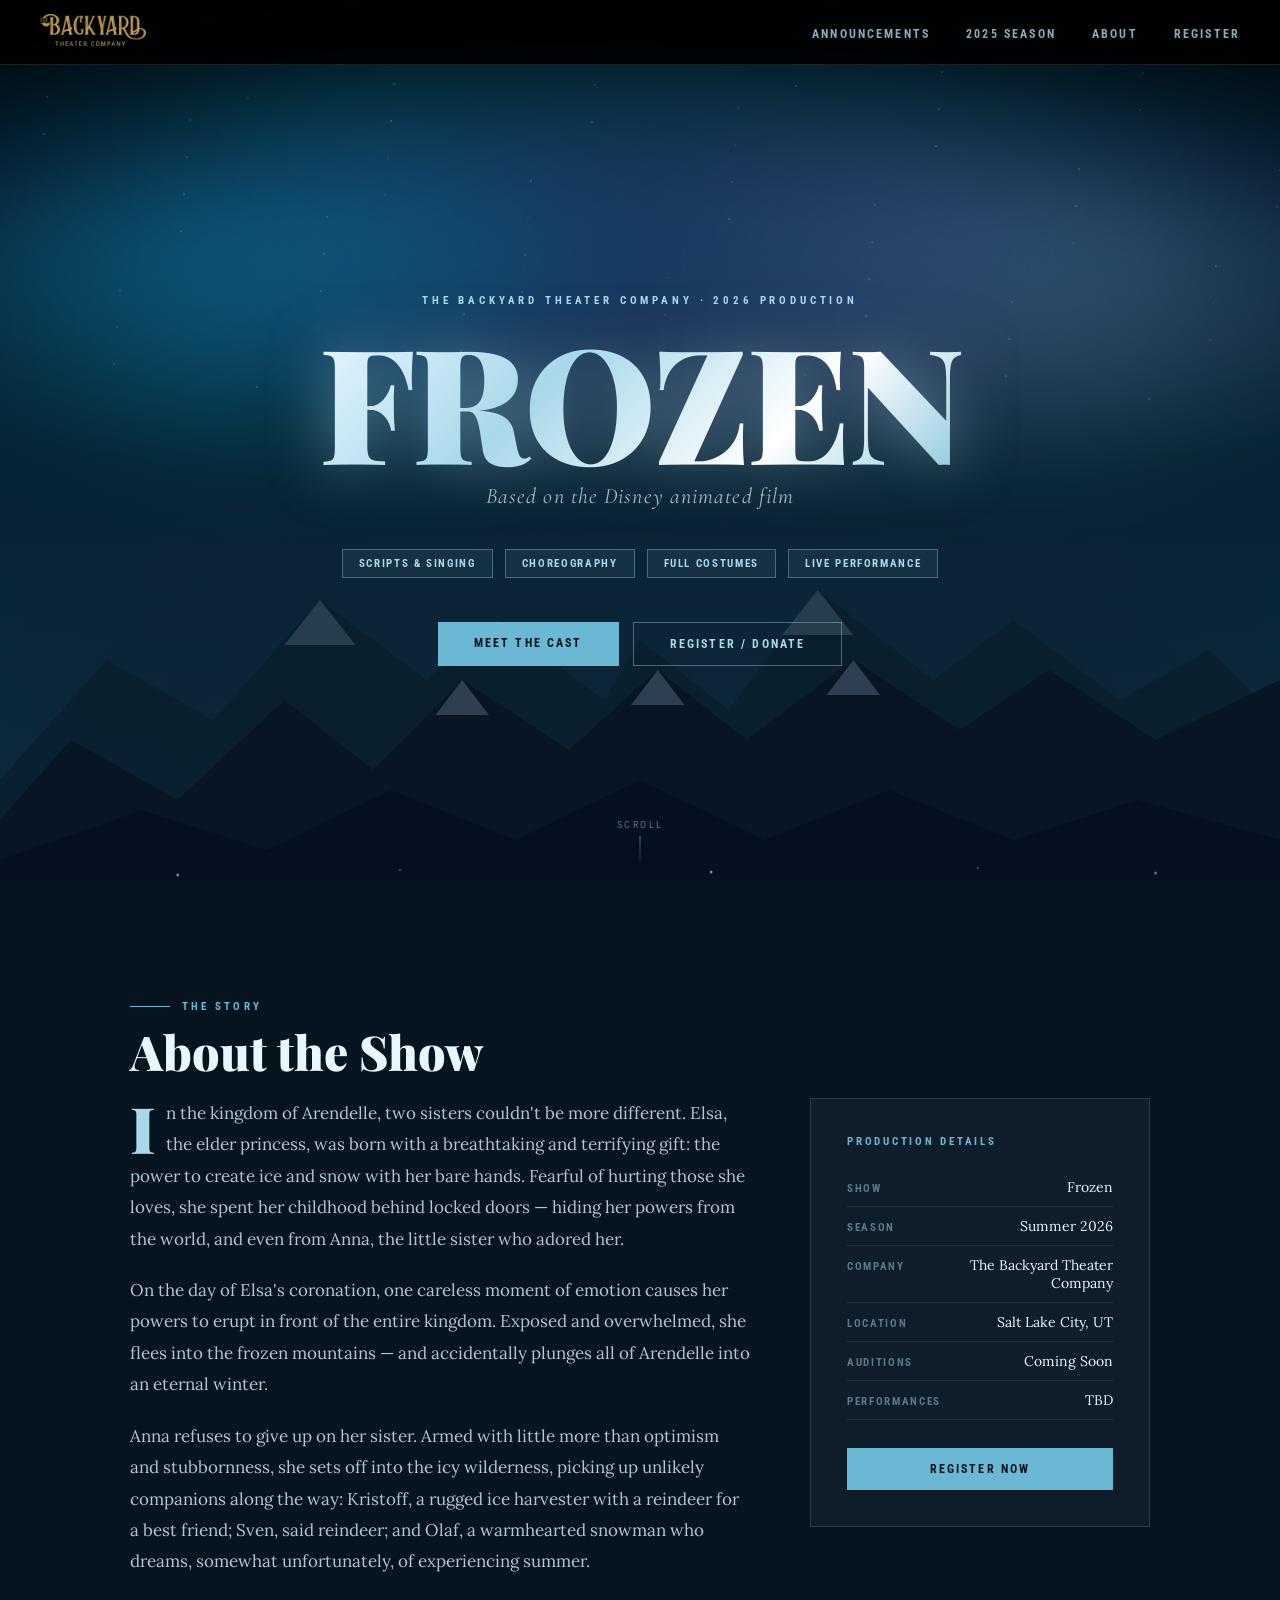
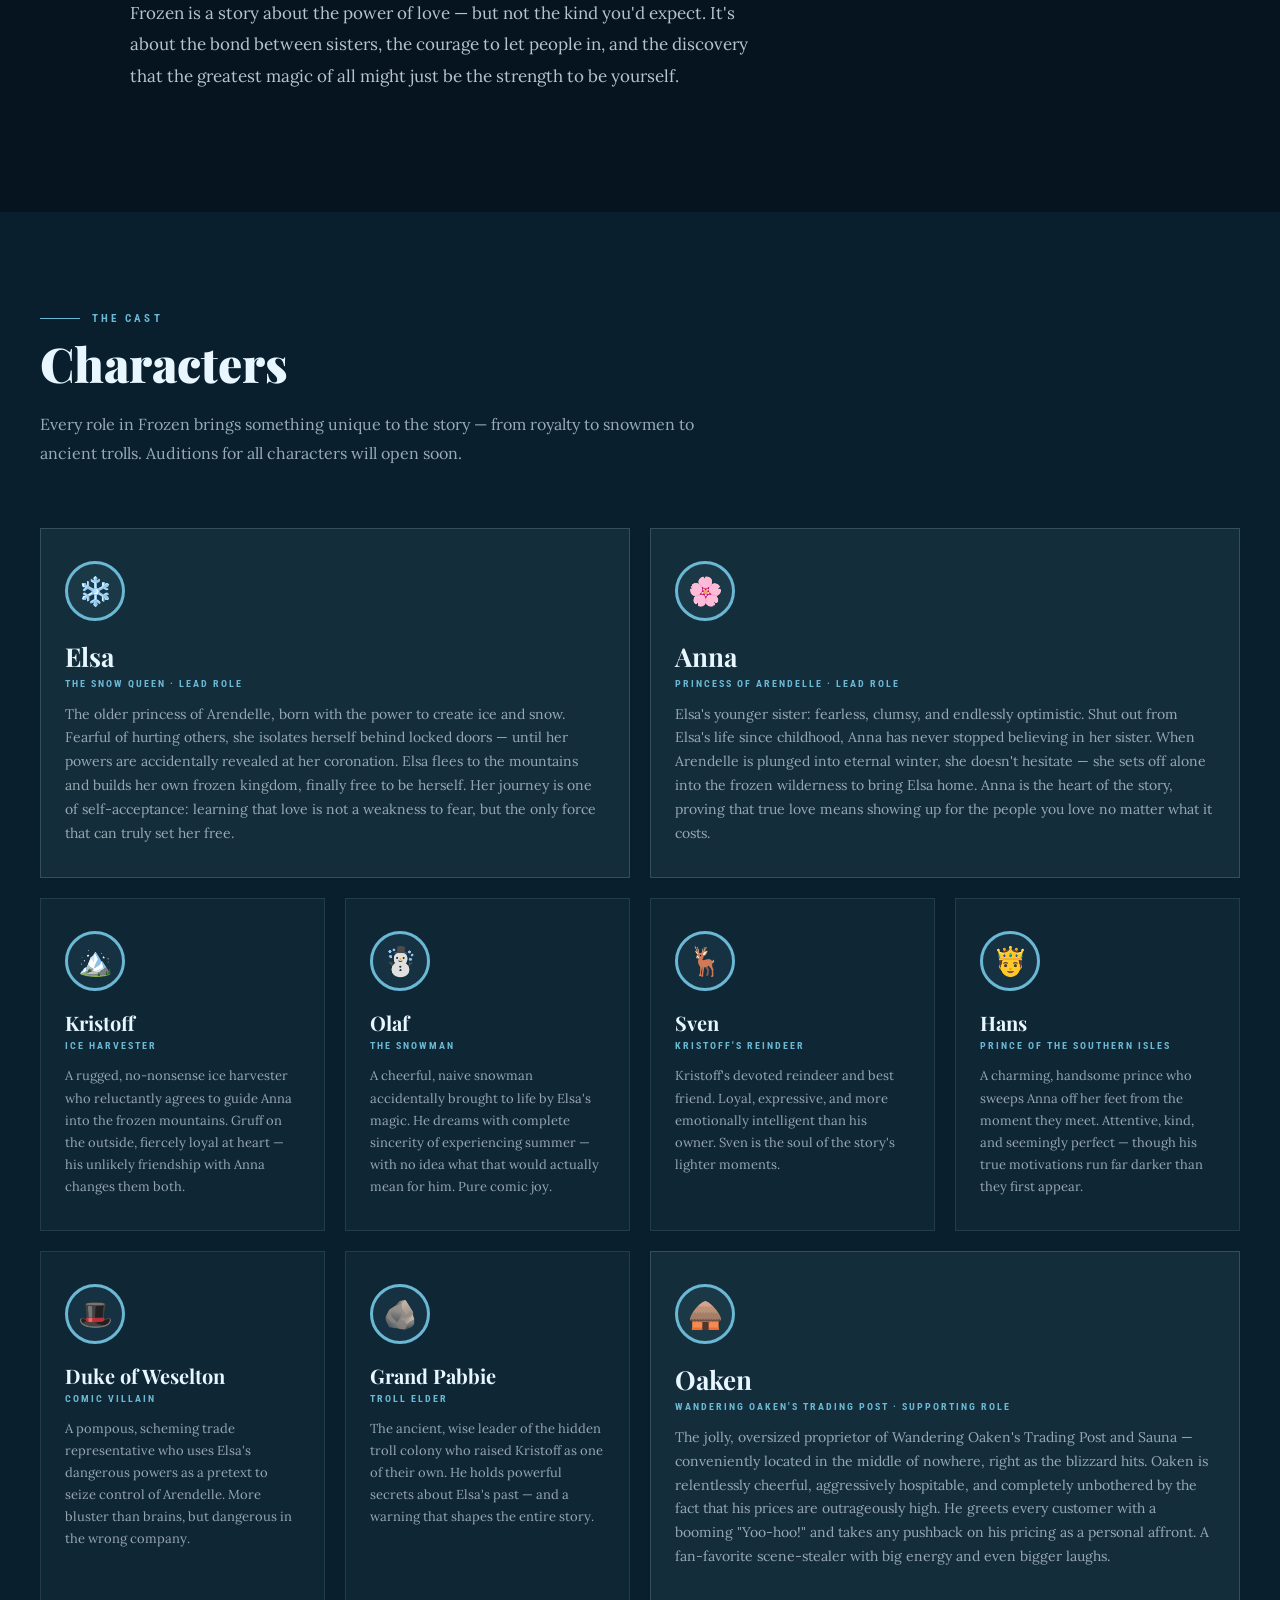
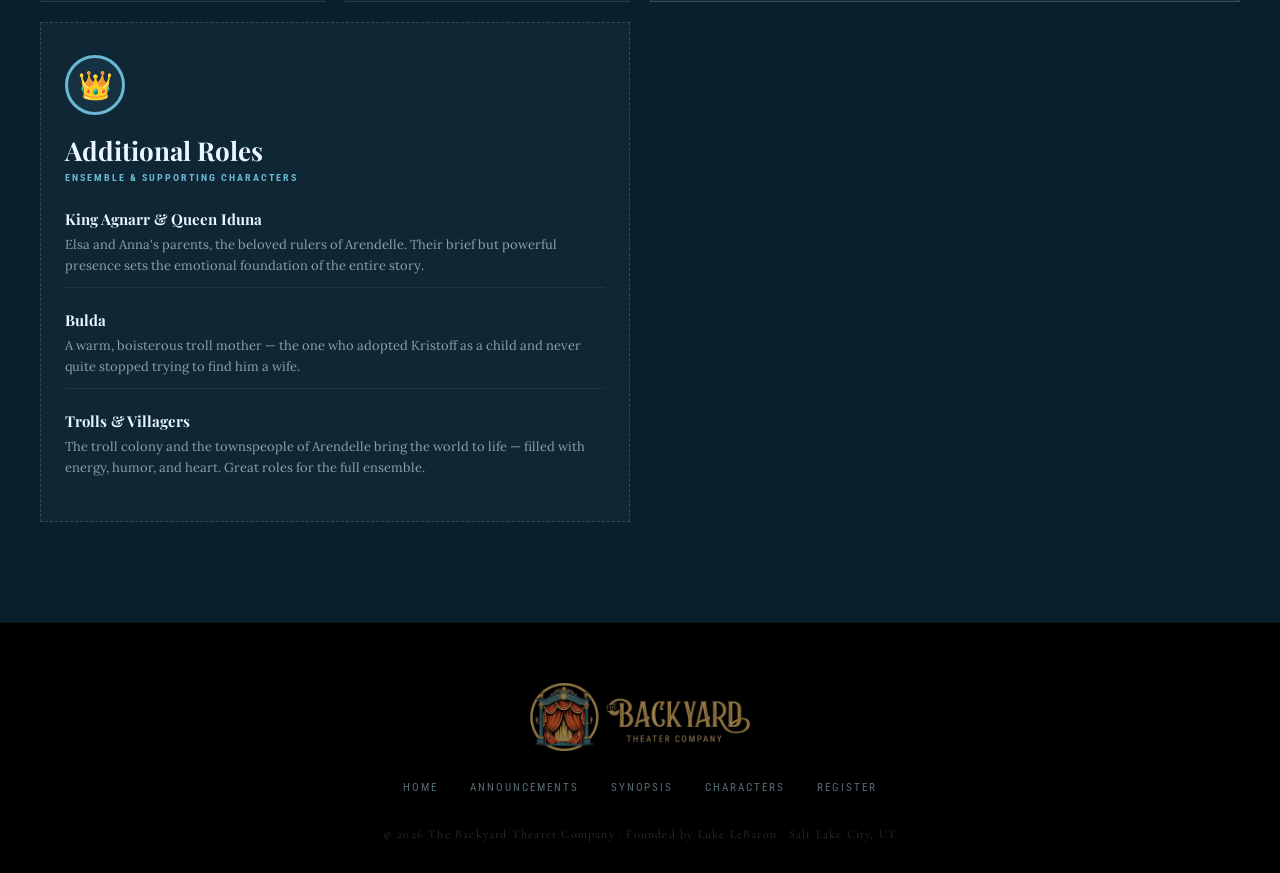
==== frozen.html @ a318b1b1 "initial build" ====
<!DOCTYPE html>
<html lang="en">
<head>
<meta charset="UTF-8">
<meta name="viewport" content="width=device-width, initial-scale=1.0">
<title>Frozen — The Backyard Theater Company · 2026</title>
<link rel="preconnect" href="https://fonts.googleapis.com">
<link href="https://fonts.googleapis.com/css2?family=Playfair+Display:ital,wght@0,400;0,700;0,900;1,400;1,700&family=Lora:ital,wght@0,400;0,500;1,400&family=Cormorant+Garamond:ital,wght@0,300;0,400;0,600;1,300;1,400&family=Roboto+Condensed:wght@400;600;700&display=swap" rel="stylesheet">
<style>
  :root {
    --gold: #C9A84C;
    --gold-light: #E8C97A;
    --gold-dark: #8B6914;
    --ice-blue: #A8D8EA;
    --ice-mid: #6BB8D4;
    --ice-deep: #2A6A8A;
    --ice-dark: #0D2A3D;
    --ice-darkest: #06141F;
    --frost: #E8F6FF;
    --cream: #F9F3E8;
    --dark: #1A1208;
  }

  * { margin: 0; padding: 0; box-sizing: border-box; }
  html { scroll-behavior: smooth; }

  body {
    background: var(--ice-darkest);
    color: var(--frost);
    font-family: 'Lora', Georgia, serif;
    overflow-x: hidden;
  }

  /* ===== SNOWFLAKE ANIMATION ===== */
  @keyframes snowfall {
    0%   { transform: translateY(-20px) translateX(0px) rotate(0deg); opacity: 0; }
    10%  { opacity: 0.7; }
    90%  { opacity: 0.4; }
    100% { transform: translateY(100vh) translateX(60px) rotate(360deg); opacity: 0; }
  }

  @keyframes fadeUp {
    from { opacity: 0; transform: translateY(28px); }
    to   { opacity: 1; transform: translateY(0); }
  }

  @keyframes shimmerIce {
    0%   { background-position: -300% center; }
    100% { background-position: 300% center; }
  }

  @keyframes pulseGlow {
    0%, 100% { box-shadow: 0 0 20px rgba(168, 216, 234, 0.3), inset 0 0 20px rgba(168, 216, 234, 0.05); }
    50%       { box-shadow: 0 0 40px rgba(168, 216, 234, 0.6), inset 0 0 30px rgba(168, 216, 234, 0.1); }
  }

  @keyframes float {
    0%, 100% { transform: translateY(0px); }
    50%       { transform: translateY(-8px); }
  }

  /* ===== NAV ===== */
  nav {
    position: fixed;
    top: 0; left: 0; right: 0;
    z-index: 100;
    background: rgba(0, 0, 0, 0.92);
    backdrop-filter: blur(10px);
    padding: 14px 40px;
    display: flex;
    align-items: center;
    justify-content: space-between;
    border-bottom: 1px solid rgba(168, 216, 234, 0.15);
  }

  .nav-logo img { height: 32px; }

  .nav-links {
    display: flex;
    gap: 36px;
    list-style: none;
  }

  .nav-links a {
    font-family: 'Roboto Condensed', sans-serif;
    font-size: 12px;
    font-weight: 700;
    letter-spacing: 0.18em;
    text-transform: uppercase;
    color: rgba(168, 216, 234, 0.8);
    text-decoration: none;
    transition: color 0.2s;
  }
  .nav-links a:hover { color: #fff; }

  /* ===== SNOWFLAKES ===== */
  .snowflakes {
    position: fixed;
    top: 0; left: 0;
    width: 100%; height: 100%;
    pointer-events: none;
    z-index: 1;
    overflow: hidden;
  }

  .snowflake {
    position: absolute;
    top: -20px;
    color: rgba(200, 235, 255, 0.7);
    font-size: 14px;
    animation: snowfall linear infinite;
    user-select: none;
  }

  /* ===== HERO ===== */
  .hero {
    min-height: 100vh;
    position: relative;
    display: flex;
    flex-direction: column;
    align-items: center;
    justify-content: center;
    overflow: hidden;
    padding-top: 60px;
  }

  /* Icy mountain panorama built in CSS + SVG */
  .hero-bg {
    position: absolute;
    inset: 0;
    background:
      radial-gradient(ellipse 120% 80% at 50% 100%, #0D2A3D 0%, transparent 70%),
      radial-gradient(ellipse 80% 60% at 30% 80%, #0A1E2E 0%, transparent 60%),
      radial-gradient(ellipse 80% 60% at 70% 80%, #0A1E2E 0%, transparent 60%),
      linear-gradient(180deg,
        #01060A 0%,
        #041525 25%,
        #062030 50%,
        #0A2A3E 75%,
        #0D3550 100%
      );
  }

  /* Aurora borealis */
  .aurora {
    position: absolute;
    inset: 0;
    pointer-events: none;
    overflow: hidden;
  }

  .aurora-band {
    position: absolute;
    left: -20%;
    width: 140%;
    height: 300px;
    border-radius: 50%;
    filter: blur(50px);
    opacity: 0.18;
  }

  .aurora-band:nth-child(1) {
    top: 5%;
    background: linear-gradient(90deg, transparent, #00E5FF, #00BCD4, transparent);
    animation: float 8s ease-in-out infinite;
  }
  .aurora-band:nth-child(2) {
    top: 12%;
    background: linear-gradient(90deg, transparent, #7C4DFF, #E040FB, transparent);
    animation: float 11s ease-in-out infinite reverse;
    opacity: 0.12;
  }
  .aurora-band:nth-child(3) {
    top: 18%;
    background: linear-gradient(90deg, transparent, #00E5FF, transparent, #80DEEA, transparent);
    animation: float 14s ease-in-out infinite 2s;
  }

  /* Mountain silhouettes */
  .mountains {
    position: absolute;
    bottom: 0; left: 0; right: 0;
    pointer-events: none;
  }

  .hero-content {
    position: relative;
    z-index: 5;
    text-align: center;
    padding: 0 24px;
  }

  .frozen-eyebrow {
    font-family: 'Roboto Condensed', sans-serif;
    font-size: 11px;
    font-weight: 700;
    letter-spacing: 0.35em;
    text-transform: uppercase;
    color: var(--ice-blue);
    margin-bottom: 20px;
    animation: fadeUp 0.8s ease 0.2s both;
  }

  .frozen-title {
    font-family: 'Playfair Display', serif;
    font-size: clamp(80px, 14vw, 160px);
    font-weight: 900;
    line-height: 0.9;
    letter-spacing: -0.02em;
    margin-bottom: 12px;
    background: linear-gradient(
      135deg,
      #E8F6FF 0%,
      #A8D8EA 20%,
      #FFFFFF 40%,
      #6BB8D4 60%,
      #C8EEFF 80%,
      #FFFFFF 100%
    );
    background-size: 200%;
    -webkit-background-clip: text;
    -webkit-text-fill-color: transparent;
    background-clip: text;
    animation: fadeUp 0.8s ease 0.4s both, shimmerIce 6s linear infinite;
    filter: drop-shadow(0 0 30px rgba(168, 216, 234, 0.5));
  }

  .frozen-subtitle {
    font-family: 'Cormorant Garamond', serif;
    font-size: 22px;
    font-style: italic;
    color: rgba(232, 246, 255, 0.7);
    letter-spacing: 0.05em;
    margin-bottom: 40px;
    animation: fadeUp 0.8s ease 0.6s both;
  }

  .hero-badges {
    display: flex;
    gap: 12px;
    justify-content: center;
    flex-wrap: wrap;
    margin-bottom: 44px;
    animation: fadeUp 0.8s ease 0.7s both;
  }

  .badge {
    font-family: 'Roboto Condensed', sans-serif;
    font-size: 11px;
    font-weight: 700;
    letter-spacing: 0.15em;
    text-transform: uppercase;
    padding: 7px 16px;
    border: 1px solid rgba(168, 216, 234, 0.35);
    color: var(--ice-blue);
    background: rgba(168, 216, 234, 0.07);
  }

  .hero-cta {
    display: inline-flex;
    gap: 14px;
    animation: fadeUp 0.8s ease 0.9s both;
  }

  .btn {
    font-family: 'Roboto Condensed', sans-serif;
    font-size: 12px;
    font-weight: 700;
    letter-spacing: 0.18em;
    text-transform: uppercase;
    padding: 14px 36px;
    text-decoration: none;
    transition: all 0.3s;
    cursor: pointer;
    border: none;
    display: inline-block;
  }

  .btn-ice {
    background: var(--ice-mid);
    color: var(--ice-darkest);
  }
  .btn-ice:hover {
    background: var(--ice-blue);
    transform: translateY(-2px);
    box-shadow: 0 8px 30px rgba(107, 184, 212, 0.4);
  }

  .btn-outline {
    border: 1px solid rgba(168, 216, 234, 0.4);
    color: var(--ice-blue);
    background: transparent;
  }
  .btn-outline:hover {
    border-color: var(--ice-blue);
    background: rgba(168, 216, 234, 0.1);
    transform: translateY(-2px);
  }

  .scroll-hint {
    position: absolute;
    bottom: 32px;
    left: 50%;
    transform: translateX(-50%);
    z-index: 5;
    display: flex;
    flex-direction: column;
    align-items: center;
    gap: 6px;
    opacity: 0.5;
    animation: float 2.5s ease-in-out infinite;
  }
  .scroll-hint span {
    font-family: 'Roboto Condensed', sans-serif;
    font-size: 10px;
    letter-spacing: 0.25em;
    text-transform: uppercase;
    color: var(--ice-blue);
  }
  .scroll-arrow {
    width: 1px;
    height: 32px;
    background: linear-gradient(180deg, var(--ice-blue), transparent);
  }

  /* ===== SYNOPSIS ===== */
  #synopsis {
    padding: 100px 40px;
    max-width: 1100px;
    margin: 0 auto;
    position: relative;
    z-index: 2;
  }

  .section-label {
    font-family: 'Roboto Condensed', sans-serif;
    font-size: 11px;
    font-weight: 700;
    letter-spacing: 0.28em;
    text-transform: uppercase;
    color: var(--ice-mid);
    margin-bottom: 12px;
    display: flex;
    align-items: center;
    gap: 12px;
  }
  .section-label::before {
    content: '';
    display: inline-block;
    width: 40px;
    height: 1px;
    background: var(--ice-mid);
  }

  .section-title {
    font-family: 'Playfair Display', serif;
    font-size: 48px;
    font-weight: 900;
    color: var(--frost);
    margin-bottom: 20px;
    line-height: 1.1;
  }

  .synopsis-layout {
    display: grid;
    grid-template-columns: 1fr 340px;
    gap: 60px;
    align-items: start;
  }

  .synopsis-text p {
    font-size: 17px;
    line-height: 1.85;
    color: rgba(232, 246, 255, 0.78);
    margin-bottom: 20px;
  }

  .synopsis-text p:first-child::first-letter {
    font-family: 'Playfair Display', serif;
    font-size: 64px;
    font-weight: 900;
    float: left;
    line-height: 0.75;
    margin: 6px 10px 0 0;
    color: var(--ice-blue);
  }

  .synopsis-aside {
    background: rgba(168, 216, 234, 0.05);
    border: 1px solid rgba(168, 216, 234, 0.15);
    padding: 36px;
    position: sticky;
    top: 90px;
  }

  .aside-title {
    font-family: 'Roboto Condensed', sans-serif;
    font-size: 11px;
    font-weight: 700;
    letter-spacing: 0.25em;
    text-transform: uppercase;
    color: var(--ice-mid);
    margin-bottom: 20px;
  }

  .detail-row {
    display: flex;
    justify-content: space-between;
    align-items: baseline;
    padding: 10px 0;
    border-bottom: 1px solid rgba(168, 216, 234, 0.1);
    gap: 12px;
  }
  .detail-row:last-child { border-bottom: none; }

  .detail-label {
    font-family: 'Roboto Condensed', sans-serif;
    font-size: 11px;
    font-weight: 700;
    letter-spacing: 0.15em;
    text-transform: uppercase;
    color: rgba(168, 216, 234, 0.5);
    flex-shrink: 0;
  }

  .detail-value {
    font-family: 'Lora', serif;
    font-size: 14px;
    color: var(--frost);
    text-align: right;
  }

  .aside-cta {
    display: block;
    text-align: center;
    margin-top: 28px;
    font-family: 'Roboto Condensed', sans-serif;
    font-size: 12px;
    font-weight: 700;
    letter-spacing: 0.18em;
    text-transform: uppercase;
    padding: 14px;
    background: var(--ice-mid);
    color: var(--ice-darkest);
    text-decoration: none;
    transition: all 0.3s;
  }
  .aside-cta:hover {
    background: var(--ice-blue);
    transform: translateY(-2px);
  }

  /* ===== CHARACTERS ===== */
  #characters {
    padding: 100px 40px;
    background: rgba(13, 42, 61, 0.5);
    position: relative;
    z-index: 2;
  }

  #characters .inner {
    max-width: 1200px;
    margin: 0 auto;
  }

  .characters-intro {
    max-width: 680px;
    margin-bottom: 60px;
  }

  .characters-grid {
    display: grid;
    grid-template-columns: repeat(4, 1fr);
    gap: 20px;
  }

  .character-card {
    background: rgba(168, 216, 234, 0.04);
    border: 1px solid rgba(168, 216, 234, 0.12);
    padding: 32px 24px;
    position: relative;
    overflow: hidden;
    transition: all 0.35s;
    cursor: default;
  }

  .character-card::before {
    content: '';
    position: absolute;
    top: 0; left: 0; right: 0;
    height: 3px;
    background: linear-gradient(90deg, transparent, var(--ice-mid), transparent);
    opacity: 0;
    transition: opacity 0.35s;
  }

  .character-card:hover {
    background: rgba(168, 216, 234, 0.09);
    border-color: rgba(168, 216, 234, 0.3);
    transform: translateY(-4px);
    box-shadow: 0 12px 40px rgba(107, 184, 212, 0.12);
  }

  .character-card:hover::before { opacity: 1; }

  .character-emoji {
    width: 60px;
    height: 60px;
    border-radius: 50%;
    border: 3px solid var(--ice-mid);
    display: flex;
    align-items: center;
    justify-content: center;
    font-size: 28px;
    margin-bottom: 18px;
    background: rgba(107, 184, 212, 0.08);
    transition: all 0.35s;
  }

  .character-card:hover .character-emoji {
    border-color: var(--ice-blue);
    box-shadow: 0 0 20px rgba(168, 216, 234, 0.3);
    animation: pulseGlow 2s ease-in-out infinite;
  }

  .character-name {
    font-family: 'Playfair Display', serif;
    font-size: 20px;
    font-weight: 700;
    color: var(--frost);
    margin-bottom: 4px;
  }

  .character-role {
    font-family: 'Roboto Condensed', sans-serif;
    font-size: 10px;
    font-weight: 700;
    letter-spacing: 0.2em;
    text-transform: uppercase;
    color: var(--ice-mid);
    margin-bottom: 14px;
  }

  .character-desc {
    font-size: 13px;
    line-height: 1.7;
    color: rgba(232, 246, 255, 0.62);
  }

  .character-card.featured {
    grid-column: span 2;
    background: rgba(168, 216, 234, 0.07);
    border-color: rgba(168, 216, 234, 0.2);
  }

  .character-card.featured .character-name { font-size: 26px; }
  .character-card.featured .character-desc { font-size: 14px; }

  .additional-role-row {
    padding: 10px 0;
    border-bottom: 1px solid rgba(168, 216, 234, 0.08);
  }
  .additional-role-row:last-child { border-bottom: none; }

  .add-role-name {
    display: block;
    font-family: 'Playfair Display', serif;
    font-size: 15px;
    font-weight: 700;
    color: var(--frost);
    margin-bottom: 3px;
  }

  .add-role-desc {
    display: block;
    font-size: 13px;
    line-height: 1.6;
    color: rgba(232, 246, 255, 0.58);
  }

  /* ===== FOOTER ===== */
  footer {
    background: #000;
    padding: 60px 40px 32px;
    text-align: center;
    position: relative;
    z-index: 2;
    border-top: 1px solid rgba(168, 216, 234, 0.1);
  }

  footer img.footer-icon { width: 220px; margin-bottom: 20px; opacity: 0.75; }

  .footer-links {
    display: flex;
    gap: 32px;
    list-style: none;
    justify-content: center;
    margin-bottom: 32px;
  }

  .footer-links a {
    font-family: 'Roboto Condensed', sans-serif;
    font-size: 11px;
    letter-spacing: 0.18em;
    text-transform: uppercase;
    color: rgba(168, 216, 234, 0.5);
    text-decoration: none;
    transition: color 0.2s;
  }
  .footer-links a:hover { color: var(--ice-blue); }

  footer p.copyright {
    font-size: 12px;
    color: rgba(232, 246, 255, 0.2);
    letter-spacing: 0.1em;
    font-family: 'Cormorant Garamond', serif;
  }

  /* ===== RESPONSIVE ===== */
  @media (max-width: 900px) {
    .synopsis-layout { grid-template-columns: 1fr; }
    .synopsis-aside { position: static; }
    .characters-grid { grid-template-columns: repeat(2, 1fr); }
    .character-card.featured { grid-column: span 1; }
  }
  @media (max-width: 600px) {
    .characters-grid { grid-template-columns: 1fr; }
    .nav-links { display: none; }
    .frozen-title { font-size: 72px; }
  }
</style>
</head>
<body>

<!-- SNOWFLAKES -->
<div class="snowflakes" aria-hidden="true" id="snowflakes"></div>

<!-- NAV -->
<nav>
  <div class="nav-logo">
    <a href="index.html">
      <img src="images/backyard-theater-company-text.png" alt="Backyard Theater Company Logo"/>
    </a>
  </div>
  <ul class="nav-links">
    <li><a href="backyard-theater-website.html#announcements">Announcements</a></li>
    <li><a href="backyard-theater-website.html#gallery">2025 Season</a></li>
    <li><a href="backyard-theater-website.html#about">About</a></li>
    <li><a href="backyard-theater-website.html#payment">Register</a></li>
  </ul>
</nav>

<!-- HERO -->
<div class="hero">
  <div class="hero-bg"></div>

  <!-- Aurora -->
  <div class="aurora">
    <div class="aurora-band"></div>
    <div class="aurora-band"></div>
    <div class="aurora-band"></div>
  </div>

  <!-- Mountain SVG silhouette -->
  <div class="mountains">
    <svg viewBox="0 0 1440 400" xmlns="http://www.w3.org/2000/svg" preserveAspectRatio="none" style="width:100%;height:400px;display:block;">
      <!-- Far mountains (lightest) -->
      <polygon points="0,400 0,280 120,160 240,220 360,100 480,180 560,120 680,200 720,140 820,210 920,90 1050,180 1140,120 1260,200 1360,150 1440,220 1440,400" fill="#0A1E2E" opacity="0.9"/>
      <!-- Snow caps far -->
      <polygon points="360,100 320,145 400,145" fill="rgba(200,230,255,0.15)"/>
      <polygon points="920,90 880,135 960,135" fill="rgba(200,230,255,0.15)"/>
      <polygon points="560,120 530,155 590,155" fill="rgba(200,230,255,0.1)"/>
      <!-- Mid mountains -->
      <polygon points="0,400 0,320 80,240 200,300 320,200 420,270 520,180 640,250 740,170 840,240 960,160 1080,230 1180,170 1300,240 1440,180 1440,400" fill="#071525" opacity="0.95"/>
      <!-- Snow caps mid -->
      <polygon points="520,180 490,215 550,215" fill="rgba(200,230,255,0.2)"/>
      <polygon points="740,170 710,205 770,205" fill="rgba(200,230,255,0.2)"/>
      <polygon points="960,160 930,195 990,195" fill="rgba(200,230,255,0.2)"/>
      <!-- Foreground ridge -->
      <polygon points="0,400 0,360 160,310 300,350 440,290 580,340 720,280 860,340 1000,290 1140,340 1280,300 1440,340 1440,400" fill="#041020" opacity="1"/>
      <!-- Ice/snow ground -->
      <rect x="0" y="380" width="1440" height="20" fill="#06141F"/>
      <!-- Sparkle dots on snow -->
      <circle cx="200" cy="375" r="1.5" fill="rgba(200,230,255,0.6)"/>
      <circle cx="450" cy="370" r="1" fill="rgba(200,230,255,0.5)"/>
      <circle cx="800" cy="372" r="1.5" fill="rgba(200,230,255,0.6)"/>
      <circle cx="1100" cy="368" r="1" fill="rgba(200,230,255,0.4)"/>
      <circle cx="1300" cy="373" r="1.5" fill="rgba(200,230,255,0.5)"/>
    </svg>
  </div>

  <!-- Stars -->
  <svg style="position:absolute;inset:0;width:100%;height:100%;pointer-events:none;z-index:2;" xmlns="http://www.w3.org/2000/svg">
    <defs><radialGradient id="star"><stop offset="0%" stop-color="white" stop-opacity="0.9"/><stop offset="100%" stop-color="white" stop-opacity="0"/></radialGradient></defs>
    <circle cx="53" cy="23" r="1" fill="url(#star)" opacity="0.3"/><circle cx="190" cy="120" r="1" fill="url(#star)" opacity="0.42"/><circle cx="327" cy="217" r="1" fill="url(#star)" opacity="0.54"/><circle cx="464" cy="314" r="1" fill="url(#star)" opacity="0.6599999999999999"/><circle cx="601" cy="11" r="1" fill="url(#star)" opacity="0.78"/><circle cx="738" cy="108" r="1" fill="url(#star)" opacity="0.3"/><circle cx="875" cy="205" r="1" fill="url(#star)" opacity="0.42"/><circle cx="1012" cy="302" r="1" fill="url(#star)" opacity="0.54"/><circle cx="1149" cy="399" r="1" fill="url(#star)" opacity="0.6599999999999999"/><circle cx="1286" cy="96" r="1" fill="url(#star)" opacity="0.78"/><circle cx="1423" cy="193" r="1" fill="url(#star)" opacity="0.3"/><circle cx="120" cy="290" r="1" fill="url(#star)" opacity="0.42"/><circle cx="257" cy="387" r="1" fill="url(#star)" opacity="0.54"/><circle cx="394" cy="84" r="1" fill="url(#star)" opacity="0.6599999999999999"/><circle cx="531" cy="181" r="1" fill="url(#star)" opacity="0.78"/><circle cx="668" cy="278" r="1" fill="url(#star)" opacity="0.3"/><circle cx="805" cy="375" r="1" fill="url(#star)" opacity="0.42"/><circle cx="942" cy="72" r="1" fill="url(#star)" opacity="0.54"/><circle cx="1079" cy="169" r="1" fill="url(#star)" opacity="0.6599999999999999"/><circle cx="1216" cy="266" r="1" fill="url(#star)" opacity="0.78"/><circle cx="1353" cy="363" r="1" fill="url(#star)" opacity="0.3"/><circle cx="50" cy="60" r="1" fill="url(#star)" opacity="0.42"/><circle cx="187" cy="157" r="1" fill="url(#star)" opacity="0.54"/><circle cx="324" cy="254" r="1" fill="url(#star)" opacity="0.6599999999999999"/><circle cx="461" cy="351" r="1" fill="url(#star)" opacity="0.78"/><circle cx="598" cy="48" r="1" fill="url(#star)" opacity="0.3"/><circle cx="735" cy="145" r="1" fill="url(#star)" opacity="0.42"/><circle cx="872" cy="242" r="1" fill="url(#star)" opacity="0.54"/><circle cx="1009" cy="339" r="1" fill="url(#star)" opacity="0.6599999999999999"/><circle cx="1146" cy="36" r="1" fill="url(#star)" opacity="0.78"/><circle cx="1283" cy="133" r="1" fill="url(#star)" opacity="0.3"/><circle cx="1420" cy="230" r="1" fill="url(#star)" opacity="0.42"/><circle cx="117" cy="327" r="1" fill="url(#star)" opacity="0.54"/><circle cx="254" cy="24" r="1" fill="url(#star)" opacity="0.6599999999999999"/><circle cx="391" cy="121" r="1" fill="url(#star)" opacity="0.78"/><circle cx="528" cy="218" r="1" fill="url(#star)" opacity="0.3"/><circle cx="665" cy="315" r="1" fill="url(#star)" opacity="0.42"/><circle cx="802" cy="12" r="1" fill="url(#star)" opacity="0.54"/><circle cx="939" cy="109" r="1" fill="url(#star)" opacity="0.6599999999999999"/><circle cx="1076" cy="206" r="1" fill="url(#star)" opacity="0.78"/><circle cx="1213" cy="303" r="1" fill="url(#star)" opacity="0.3"/><circle cx="1350" cy="0" r="1" fill="url(#star)" opacity="0.42"/><circle cx="47" cy="97" r="1" fill="url(#star)" opacity="0.54"/><circle cx="184" cy="194" r="1" fill="url(#star)" opacity="0.6599999999999999"/><circle cx="321" cy="291" r="1" fill="url(#star)" opacity="0.78"/><circle cx="458" cy="388" r="1" fill="url(#star)" opacity="0.3"/><circle cx="595" cy="85" r="1" fill="url(#star)" opacity="0.42"/><circle cx="732" cy="182" r="1" fill="url(#star)" opacity="0.54"/><circle cx="869" cy="279" r="1" fill="url(#star)" opacity="0.6599999999999999"/><circle cx="1006" cy="376" r="1" fill="url(#star)" opacity="0.78"/><circle cx="1143" cy="73" r="1" fill="url(#star)" opacity="0.3"/><circle cx="1280" cy="170" r="1" fill="url(#star)" opacity="0.42"/><circle cx="1417" cy="267" r="1" fill="url(#star)" opacity="0.54"/><circle cx="114" cy="364" r="1" fill="url(#star)" opacity="0.6599999999999999"/><circle cx="251" cy="61" r="1" fill="url(#star)" opacity="0.78"/><circle cx="388" cy="158" r="1" fill="url(#star)" opacity="0.3"/><circle cx="525" cy="255" r="1" fill="url(#star)" opacity="0.42"/><circle cx="662" cy="352" r="1" fill="url(#star)" opacity="0.54"/><circle cx="799" cy="49" r="1" fill="url(#star)" opacity="0.6599999999999999"/><circle cx="936" cy="146" r="1" fill="url(#star)" opacity="0.78"/><circle cx="1073" cy="243" r="1" fill="url(#star)" opacity="0.3"/><circle cx="1210" cy="340" r="1" fill="url(#star)" opacity="0.42"/><circle cx="1347" cy="37" r="1" fill="url(#star)" opacity="0.54"/><circle cx="44" cy="134" r="1" fill="url(#star)" opacity="0.6599999999999999"/><circle cx="181" cy="231" r="1" fill="url(#star)" opacity="0.78"/><circle cx="318" cy="328" r="1" fill="url(#star)" opacity="0.3"/><circle cx="455" cy="25" r="1" fill="url(#star)" opacity="0.42"/><circle cx="592" cy="122" r="1" fill="url(#star)" opacity="0.54"/><circle cx="729" cy="219" r="1" fill="url(#star)" opacity="0.6599999999999999"/><circle cx="866" cy="316" r="1" fill="url(#star)" opacity="0.78"/><circle cx="1003" cy="13" r="1" fill="url(#star)" opacity="0.3"/><circle cx="1140" cy="110" r="1" fill="url(#star)" opacity="0.42"/><circle cx="1277" cy="207" r="1" fill="url(#star)" opacity="0.54"/><circle cx="1414" cy="304" r="1" fill="url(#star)" opacity="0.6599999999999999"/><circle cx="111" cy="1" r="1" fill="url(#star)" opacity="0.78"/><circle cx="248" cy="98" r="1" fill="url(#star)" opacity="0.3"/><circle cx="385" cy="195" r="1" fill="url(#star)" opacity="0.42"/><circle cx="522" cy="292" r="1" fill="url(#star)" opacity="0.54"/><circle cx="659" cy="389" r="1" fill="url(#star)" opacity="0.6599999999999999"/><circle cx="796" cy="86" r="1" fill="url(#star)" opacity="0.78"/>
  </svg>

  <div class="hero-content">
    <div class="frozen-eyebrow">The Backyard Theater Company · 2026 Production</div>
    <div class="frozen-title">FROZEN</div>
    <div class="frozen-subtitle">Based on the Disney animated film</div>
    <div class="hero-badges">
      <span class="badge">Scripts &amp; Singing</span>
      <span class="badge">Choreography</span>
      <span class="badge">Full Costumes</span>
      <span class="badge">Live Performance</span>
    </div>
    <div class="hero-cta">
      <a href="#characters" class="btn btn-ice">Meet the Cast</a>
      <a href="backyard-theater-website.html#payment" class="btn btn-outline">Register / Donate</a>
    </div>
  </div>

  <div class="scroll-hint">
    <span>Scroll</span>
    <div class="scroll-arrow"></div>
  </div>
</div>

<!-- SYNOPSIS -->
<section id="synopsis">
  <div class="section-label">The Story</div>
  <h2 class="section-title">About the Show</h2>

  <div class="synopsis-layout">
    <div class="synopsis-text">
      <p>In the kingdom of Arendelle, two sisters couldn't be more different. Elsa, the elder princess, was born with a breathtaking and terrifying gift: the power to create ice and snow with her bare hands. Fearful of hurting those she loves, she spent her childhood behind locked doors — hiding her powers from the world, and even from Anna, the little sister who adored her.</p>
      <p>On the day of Elsa's coronation, one careless moment of emotion causes her powers to erupt in front of the entire kingdom. Exposed and overwhelmed, she flees into the frozen mountains — and accidentally plunges all of Arendelle into an eternal winter.</p>
      <p>Anna refuses to give up on her sister. Armed with little more than optimism and stubbornness, she sets off into the icy wilderness, picking up unlikely companions along the way: Kristoff, a rugged ice harvester with a reindeer for a best friend; Sven, said reindeer; and Olaf, a warmhearted snowman who dreams, somewhat unfortunately, of experiencing summer.</p>
      <p>Frozen is a story about the power of love — but not the kind you'd expect. It's about the bond between sisters, the courage to let people in, and the discovery that the greatest magic of all might just be the strength to be yourself.</p>
    </div>

    <div class="synopsis-aside">
      <div class="aside-title">Production Details</div>
      <div class="detail-row">
        <span class="detail-label">Show</span>
        <span class="detail-value">Frozen</span>
      </div>
      <div class="detail-row">
        <span class="detail-label">Season</span>
        <span class="detail-value">Summer 2026</span>
      </div>
      <div class="detail-row">
        <span class="detail-label">Company</span>
        <span class="detail-value">The Backyard Theater Company</span>
      </div>
      <div class="detail-row">
        <span class="detail-label">Location</span>
        <span class="detail-value">Salt Lake City, UT</span>
      </div>
      <div class="detail-row">
        <span class="detail-label">Auditions</span>
        <span class="detail-value">Coming Soon</span>
      </div>
      <div class="detail-row">
        <span class="detail-label">Performances</span>
        <span class="detail-value">TBD</span>
      </div>
      <a href="backyard-theater-website.html#payment" class="aside-cta">Register Now</a>
    </div>
  </div>
</section>

<!-- CHARACTERS -->
<div id="characters">
  <div class="inner">
    <div class="section-label">The Cast</div>
    <h2 class="section-title">Characters</h2>
    <div class="characters-intro">
      <p style="font-size:16px; color: rgba(232,246,255,0.65); line-height:1.8;">Every role in Frozen brings something unique to the story — from royalty to snowmen to ancient trolls. Auditions for all characters will open soon.</p>
    </div>

    <div class="characters-grid">

      <!-- FEATURED: Elsa & Anna -->
      <div class="character-card featured">
        <div class="character-emoji">❄️</div>
        <div class="character-name">Elsa</div>
        <div class="character-role">The Snow Queen · Lead Role</div>
        <div class="character-desc">The older princess of Arendelle, born with the power to create ice and snow. Fearful of hurting others, she isolates herself behind locked doors — until her powers are accidentally revealed at her coronation. Elsa flees to the mountains and builds her own frozen kingdom, finally free to be herself. Her journey is one of self-acceptance: learning that love is not a weakness to fear, but the only force that can truly set her free.</div>
      </div>

      <div class="character-card featured">
        <div class="character-emoji">🌸</div>
        <div class="character-name">Anna</div>
        <div class="character-role">Princess of Arendelle · Lead Role</div>
        <div class="character-desc">Elsa's younger sister: fearless, clumsy, and endlessly optimistic. Shut out from Elsa's life since childhood, Anna has never stopped believing in her sister. When Arendelle is plunged into eternal winter, she doesn't hesitate — she sets off alone into the frozen wilderness to bring Elsa home. Anna is the heart of the story, proving that true love means showing up for the people you love no matter what it costs.</div>
      </div>

      <div class="character-card">
        <div class="character-emoji">🏔️</div>
        <div class="character-name">Kristoff</div>
        <div class="character-role">Ice Harvester</div>
        <div class="character-desc">A rugged, no-nonsense ice harvester who reluctantly agrees to guide Anna into the frozen mountains. Gruff on the outside, fiercely loyal at heart — his unlikely friendship with Anna changes them both.</div>
      </div>

      <div class="character-card">
        <div class="character-emoji">☃️</div>
        <div class="character-name">Olaf</div>
        <div class="character-role">The Snowman</div>
        <div class="character-desc">A cheerful, naive snowman accidentally brought to life by Elsa's magic. He dreams with complete sincerity of experiencing summer — with no idea what that would actually mean for him. Pure comic joy.</div>
      </div>

      <div class="character-card">
        <div class="character-emoji">🦌</div>
        <div class="character-name">Sven</div>
        <div class="character-role">Kristoff's Reindeer</div>
        <div class="character-desc">Kristoff's devoted reindeer and best friend. Loyal, expressive, and more emotionally intelligent than his owner. Sven is the soul of the story's lighter moments.</div>
      </div>

      <div class="character-card">
        <div class="character-emoji">🤴</div>
        <div class="character-name">Hans</div>
        <div class="character-role">Prince of the Southern Isles</div>
        <div class="character-desc">A charming, handsome prince who sweeps Anna off her feet from the moment they meet. Attentive, kind, and seemingly perfect — though his true motivations run far darker than they first appear.</div>
      </div>

      <div class="character-card">
        <div class="character-emoji">🎩</div>
        <div class="character-name">Duke of Weselton</div>
        <div class="character-role">Comic Villain</div>
        <div class="character-desc">A pompous, scheming trade representative who uses Elsa's dangerous powers as a pretext to seize control of Arendelle. More bluster than brains, but dangerous in the wrong company.</div>
      </div>

      <div class="character-card">
        <div class="character-emoji">🪨</div>
        <div class="character-name">Grand Pabbie</div>
        <div class="character-role">Troll Elder</div>
        <div class="character-desc">The ancient, wise leader of the hidden troll colony who raised Kristoff as one of their own. He holds powerful secrets about Elsa's past — and a warning that shapes the entire story.</div>
      </div>

      <div class="character-card featured">
        <div class="character-emoji">🛖</div>
        <div class="character-name">Oaken</div>
        <div class="character-role">Wandering Oaken's Trading Post · Supporting Role</div>
        <div class="character-desc">The jolly, oversized proprietor of Wandering Oaken's Trading Post and Sauna — conveniently located in the middle of nowhere, right as the blizzard hits. Oaken is relentlessly cheerful, aggressively hospitable, and completely unbothered by the fact that his prices are outrageously high. He greets every customer with a booming "Yoo-hoo!" and takes any pushback on his pricing as a personal affront. A fan-favorite scene-stealer with big energy and even bigger laughs.</div>
      </div>

      <div class="character-card featured" style="background: rgba(168,216,234,0.04); border-style: dashed;">
        <div class="character-emoji">👑</div>
        <div class="character-name">Additional Roles</div>
        <div class="character-role">Ensemble &amp; Supporting Characters</div>
        <div class="character-desc" style="display: flex; flex-direction: column; gap: 10px; margin-top: 4px;">
          <div class="additional-role-row">
            <span class="add-role-name">King Agnarr &amp; Queen Iduna</span>
            <span class="add-role-desc">Elsa and Anna's parents, the beloved rulers of Arendelle. Their brief but powerful presence sets the emotional foundation of the entire story.</span>
          </div>
          <div class="additional-role-row">
            <span class="add-role-name">Bulda</span>
            <span class="add-role-desc">A warm, boisterous troll mother — the one who adopted Kristoff as a child and never quite stopped trying to find him a wife.</span>
          </div>
          <div class="additional-role-row">
            <span class="add-role-name">Trolls &amp; Villagers</span>
            <span class="add-role-desc">The troll colony and the townspeople of Arendelle bring the world to life — filled with energy, humor, and heart. Great roles for the full ensemble.</span>
          </div>
        </div>
      </div>

    </div>
  </div>
</div>

<!-- FOOTER -->
<footer>
  <img class="footer-icon" src="[data-uri]" alt="The Backyard Theater Company">
  <ul class="footer-links">
    <li><a href="backyard-theater-website.html">Home</a></li>
    <li><a href="backyard-theater-website.html#announcements">Announcements</a></li>
    <li><a href="#synopsis">Synopsis</a></li>
    <li><a href="#characters">Characters</a></li>
    <li><a href="backyard-theater-website.html#payment">Register</a></li>
  </ul>
  <p class="copyright">© 2026 The Backyard Theater Company · Founded by Luke LeBaron · Salt Lake City, UT</p>
</footer>

<script>
// Generate snowflakes
const container = document.getElementById('snowflakes');
const symbols = ['❄', '❅', '❆', '·', '•'];
for (let i = 0; i < 38; i++) {
  const flake = document.createElement('div');
  flake.className = 'snowflake';
  flake.textContent = symbols[Math.floor(Math.random() * symbols.length)];
  flake.style.left = Math.random() * 100 + 'vw';
  flake.style.fontSize = (8 + Math.random() * 14) + 'px';
  flake.style.animationDuration = (8 + Math.random() * 16) + 's';
  flake.style.animationDelay = (Math.random() * 12) + 's';
  flake.style.opacity = 0.3 + Math.random() * 0.5;
  container.appendChild(flake);
}
</script>

</body>
</html>
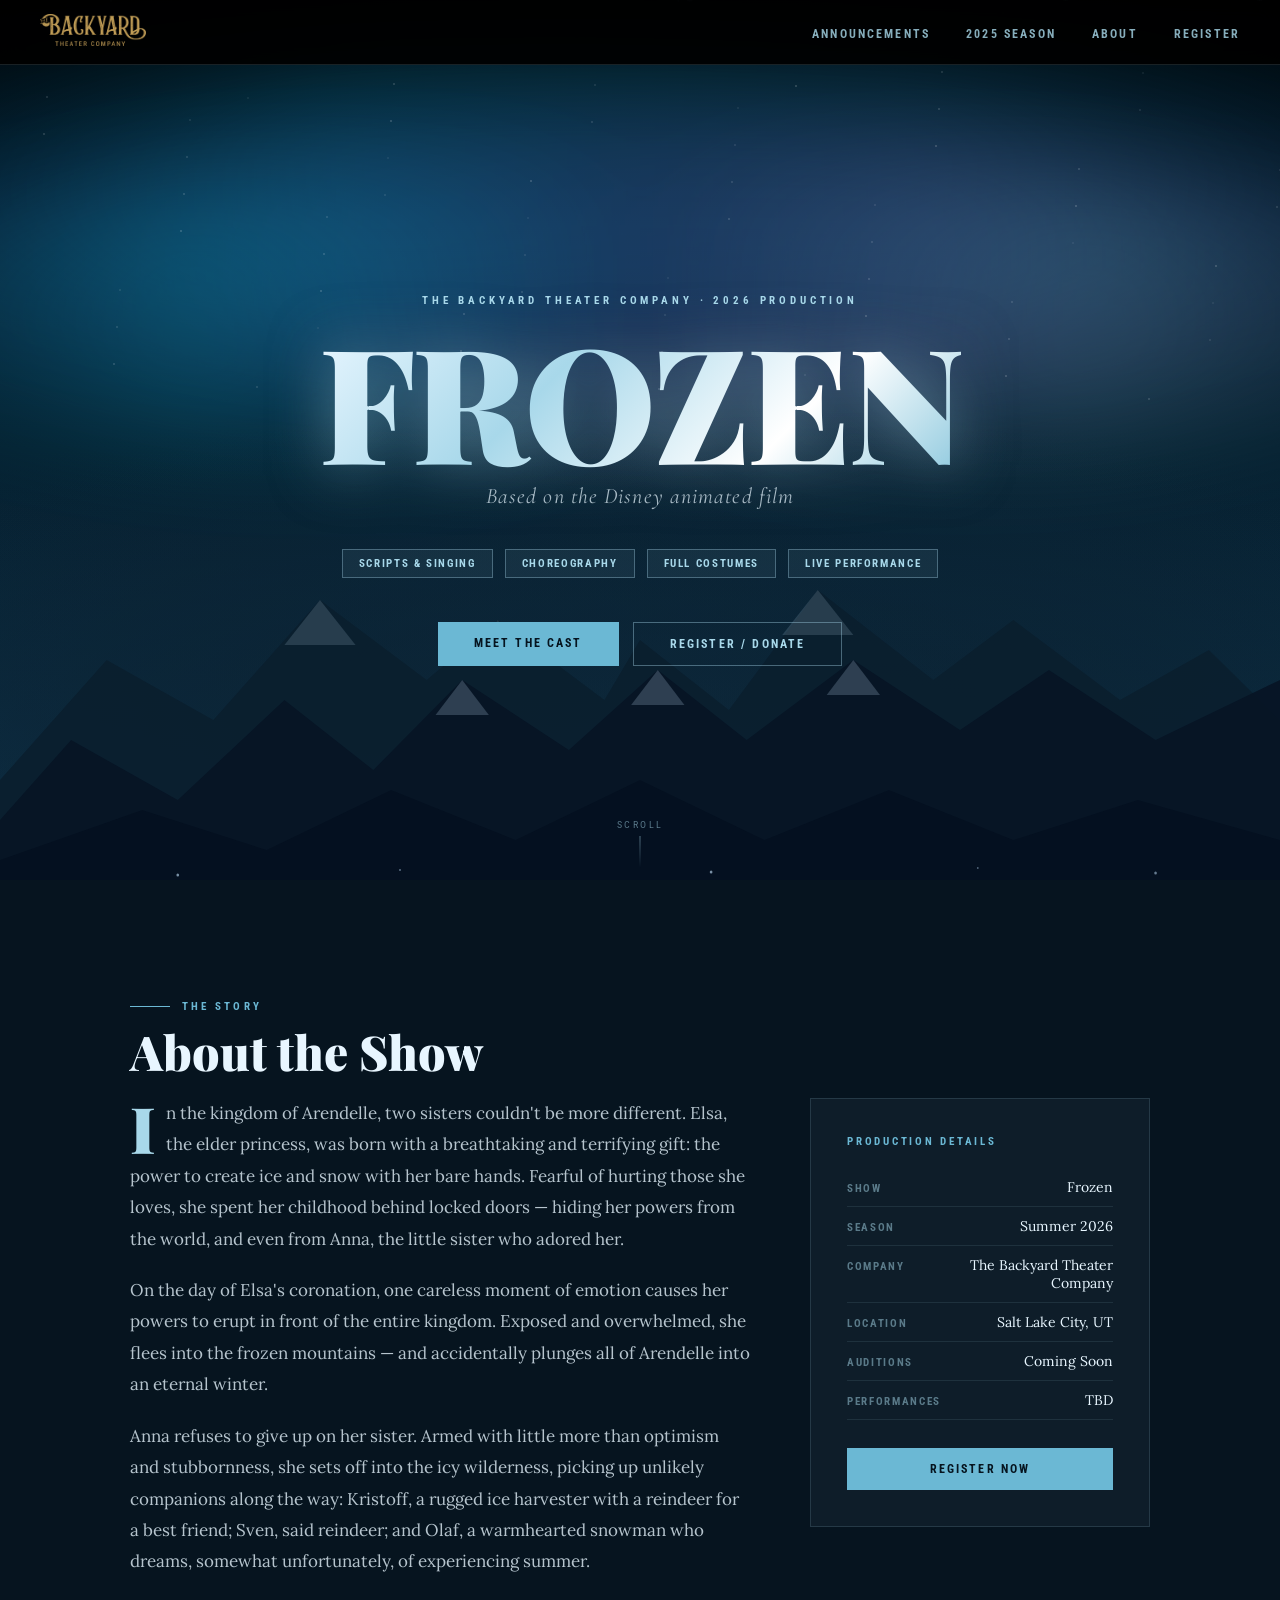
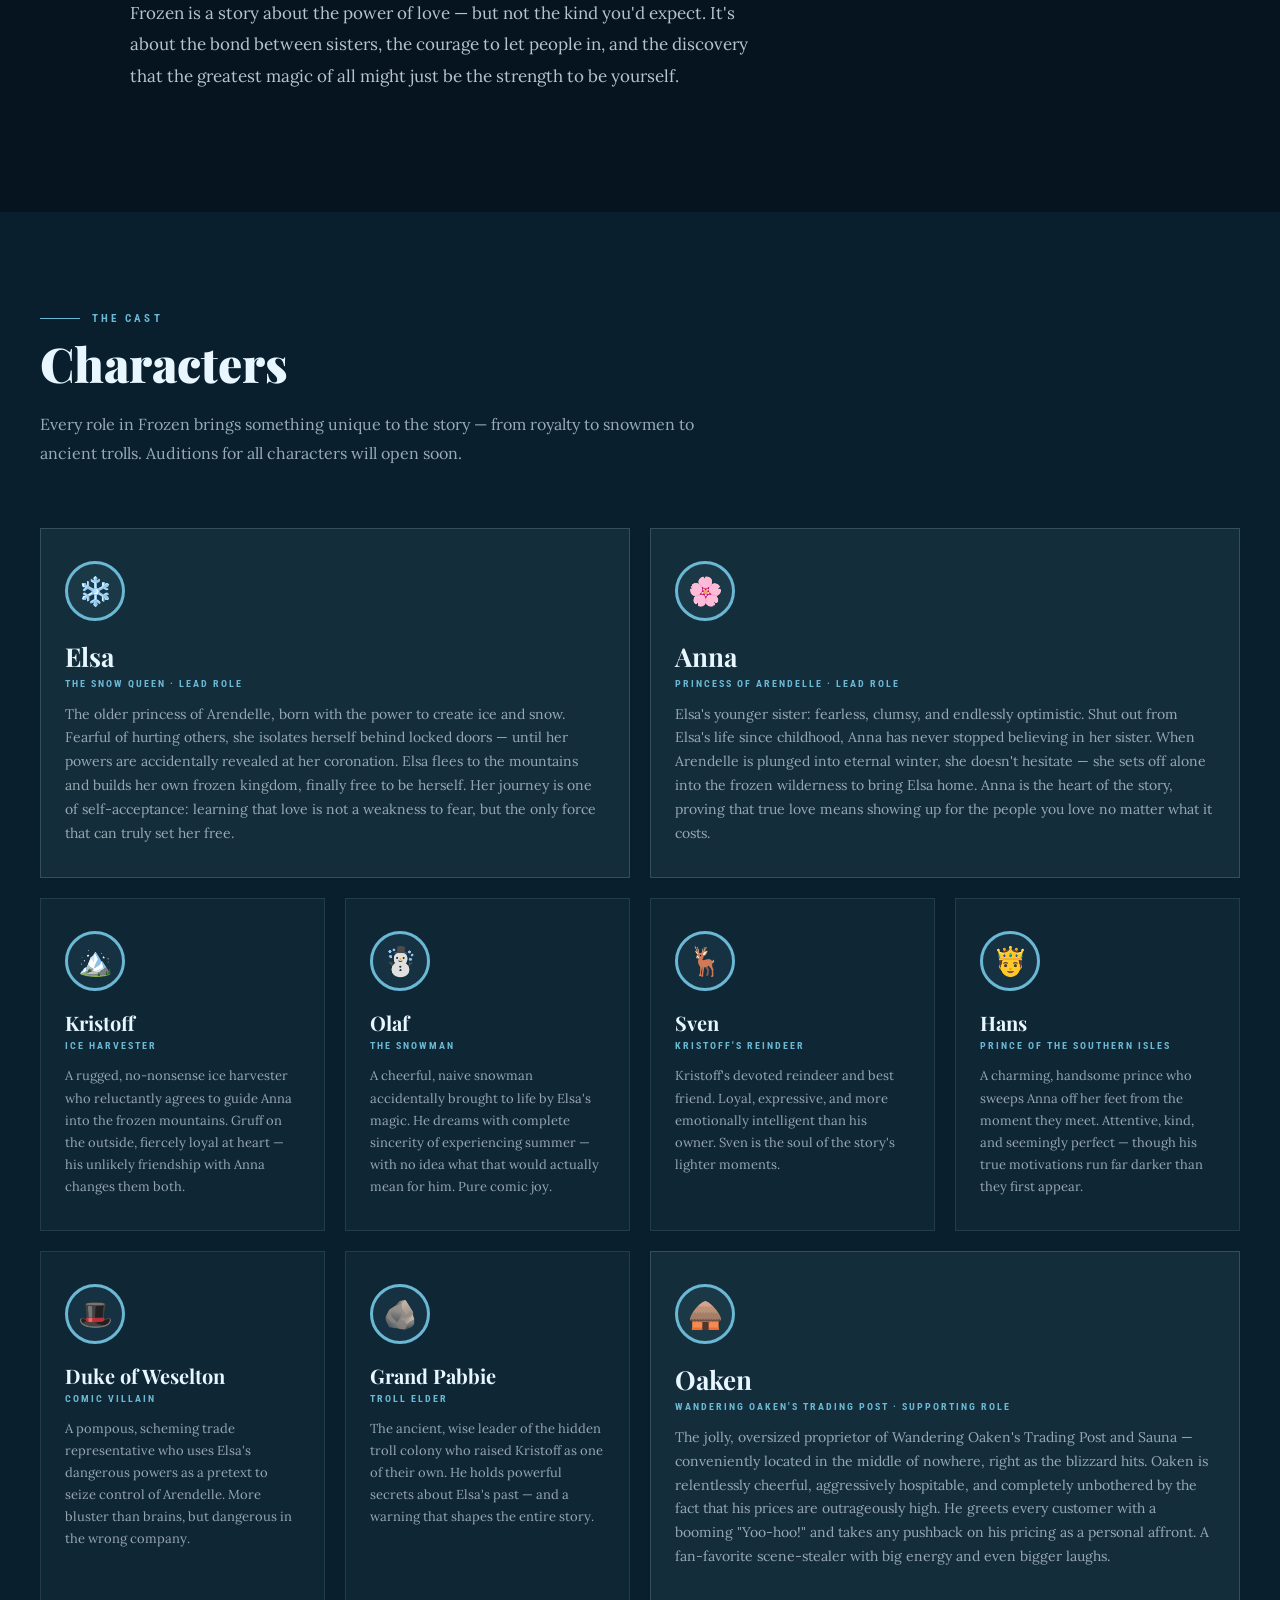
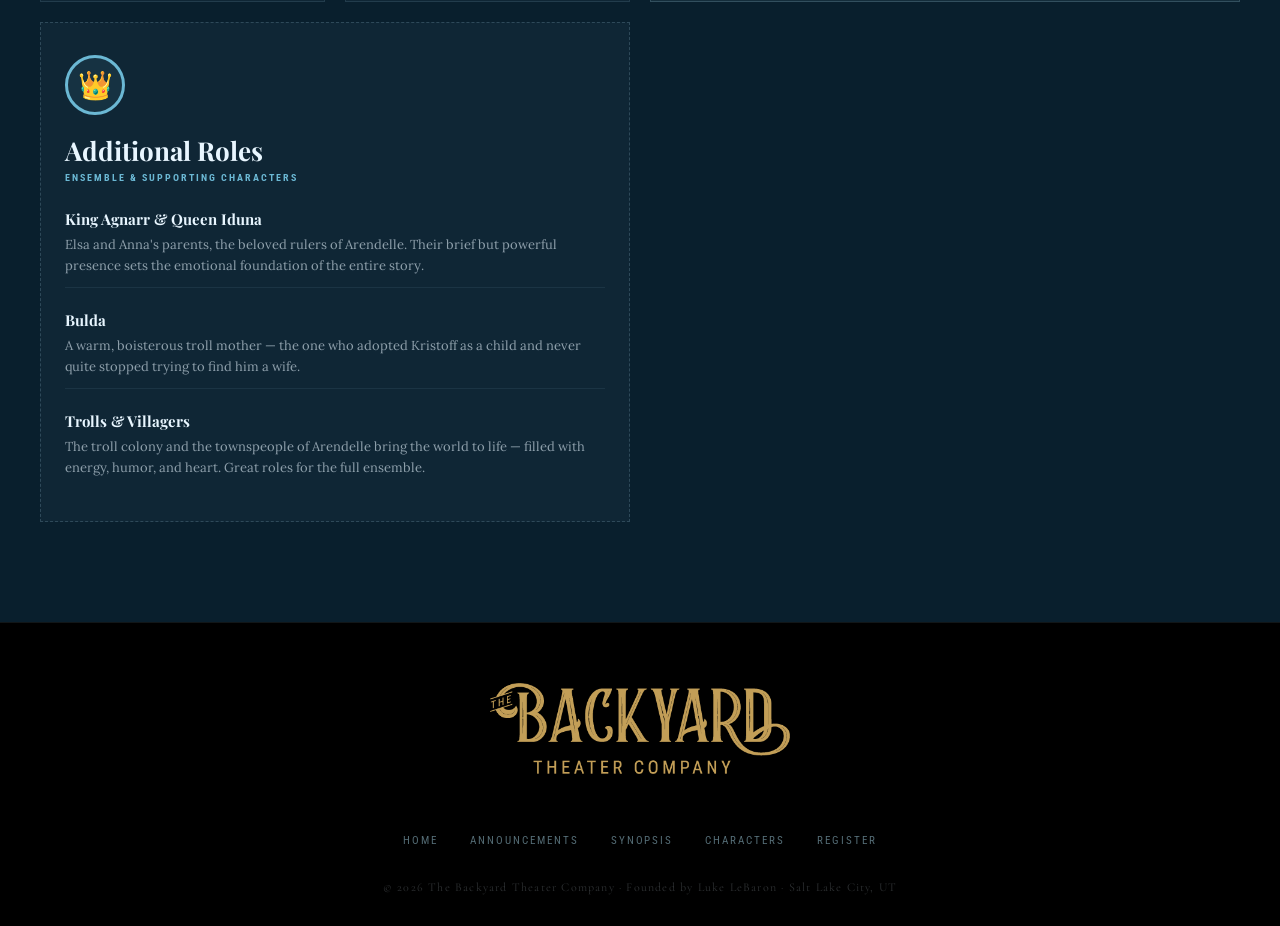
==== commit 522b263a: "Updated logos to scale better and images in repo" ====
--- a/frozen.html
+++ b/frozen.html
@@ -275,6 +275,11 @@
     border: none;
     display: inline-block;
   }
+  @media(max-width: 600px)  {
+    .hero-cta {
+      flex-direction: column;
+    }
+  }
 
   .btn-ice {
     background: var(--ice-mid);
@@ -587,7 +592,10 @@
     z-index: 2;
     border-top: 1px solid rgba(168, 216, 234, 0.1);
   }
-
+  .footer-logo {
+    max-width: 300px;
+    margin-bottom: 50px;
+  }
   footer img.footer-icon { width: 220px; margin-bottom: 20px; opacity: 0.75; }
 
   .footer-links {
@@ -614,6 +622,9 @@
     color: rgba(232, 246, 255, 0.2);
     letter-spacing: 0.1em;
     font-family: 'Cormorant Garamond', serif;
+  }
+  @media(max-width: 600px) {
+    .footer-links {flex-direction: column;}
   }
 
   /* ===== RESPONSIVE ===== */
@@ -862,7 +873,7 @@
 
 <!-- FOOTER -->
 <footer>
-  <img class="footer-icon" src="[data-uri]" alt="The Backyard Theater Company">
+  <img class="footer-logo" src="images/backyard-theater-company-text.png" alt="Backyard Theater Logo"/>
   <ul class="footer-links">
     <li><a href="backyard-theater-website.html">Home</a></li>
     <li><a href="backyard-theater-website.html#announcements">Announcements</a></li>
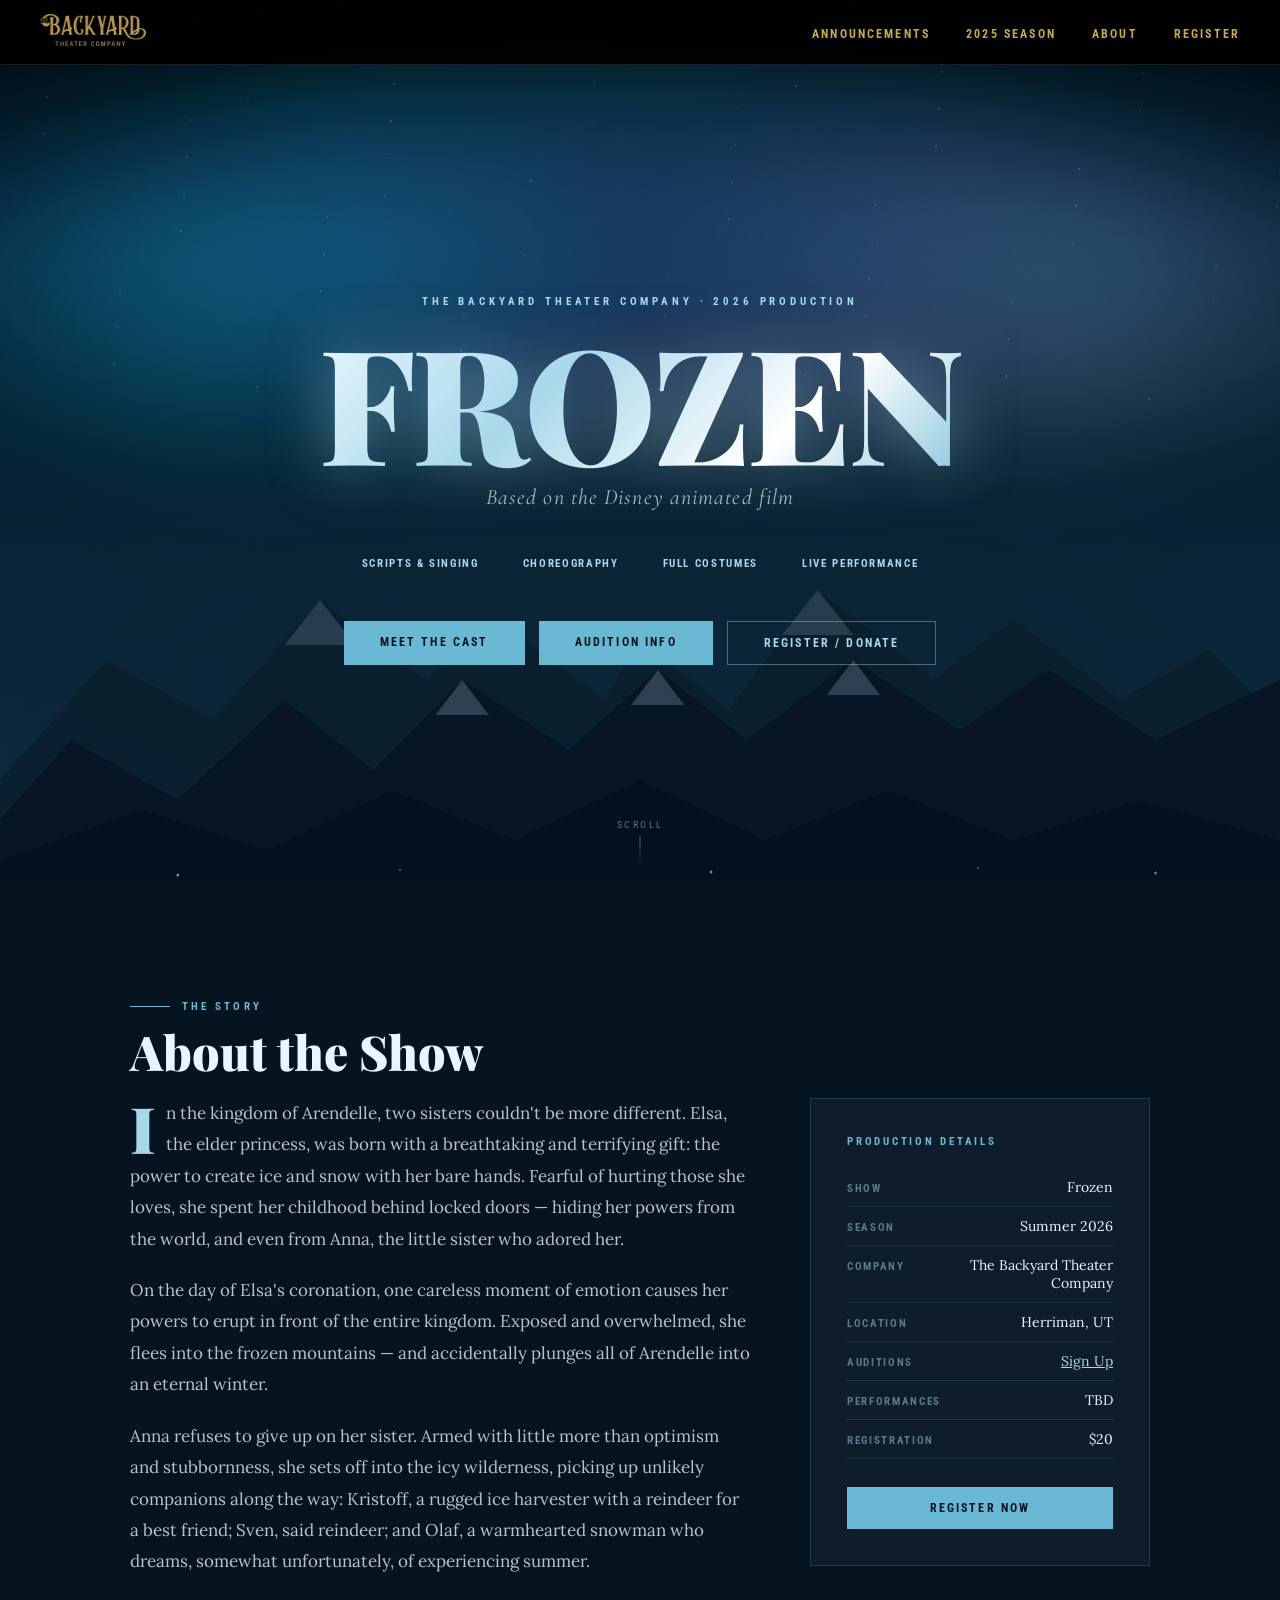
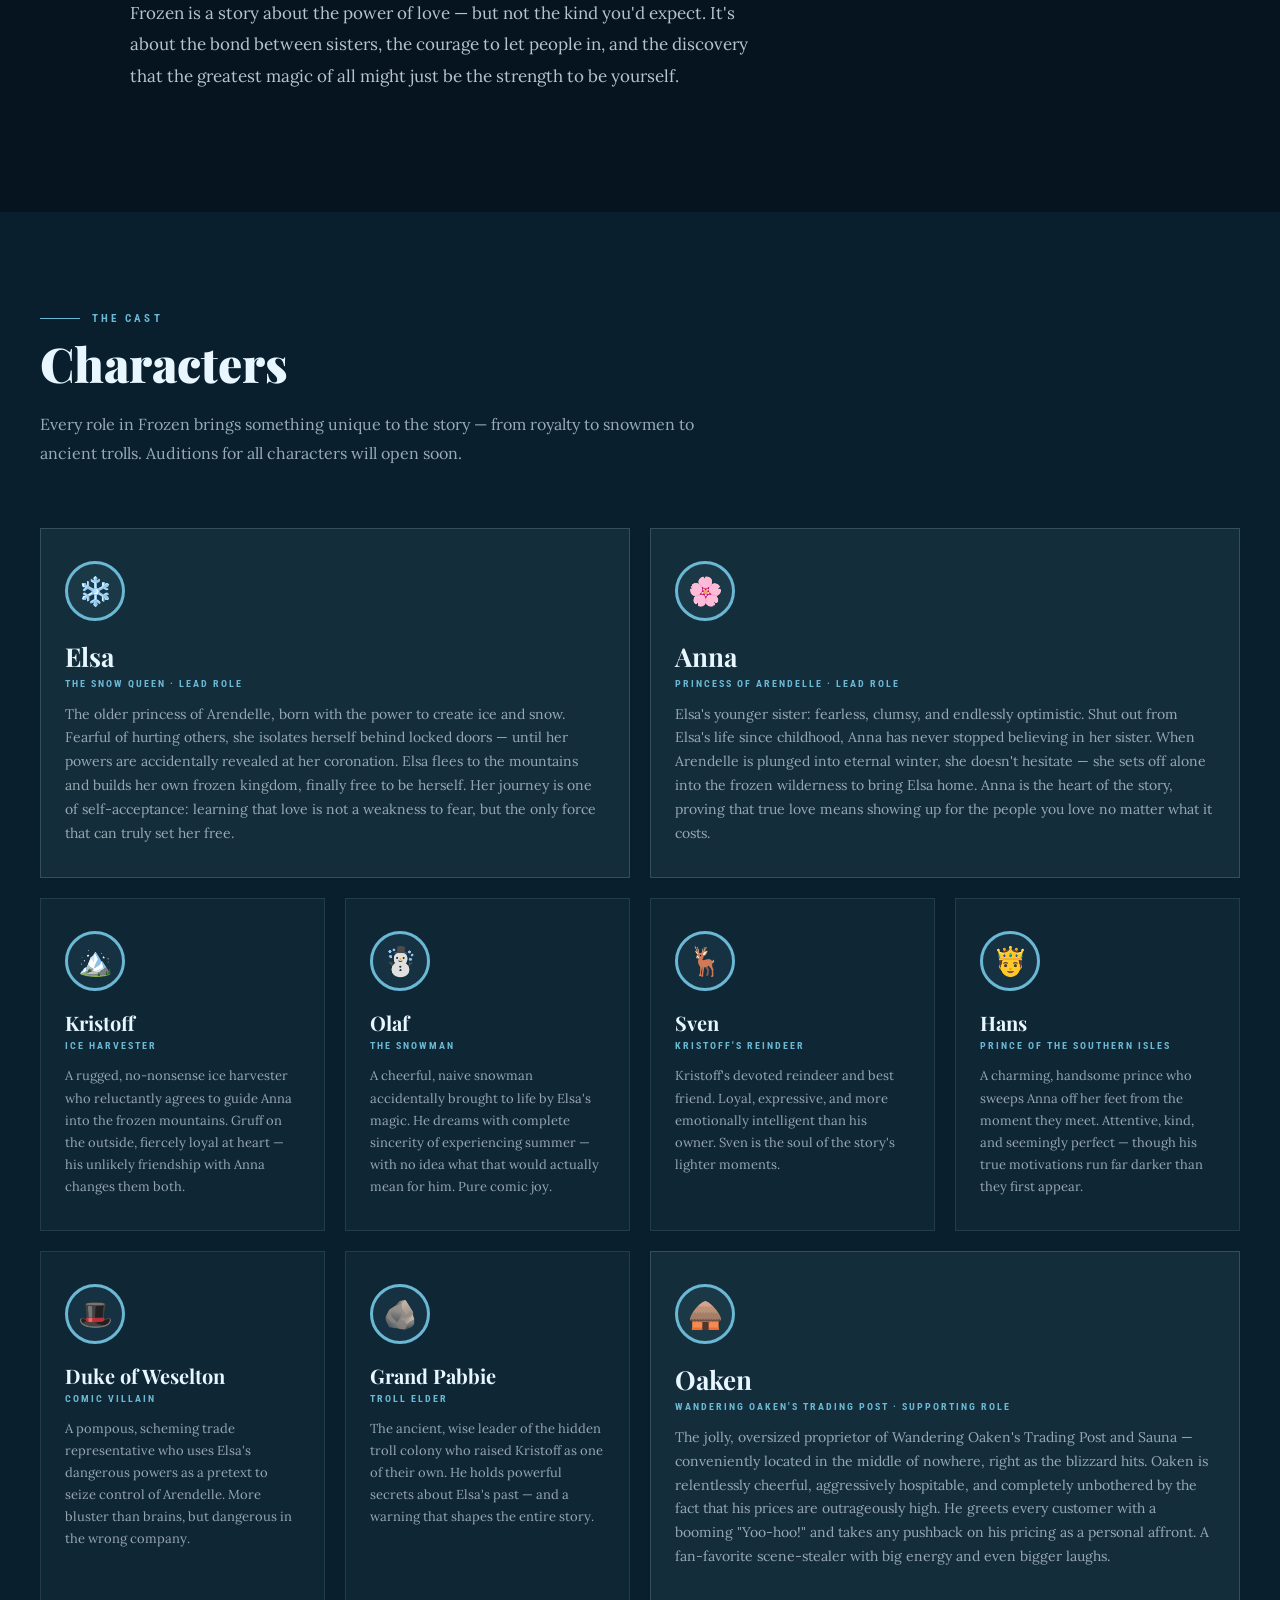
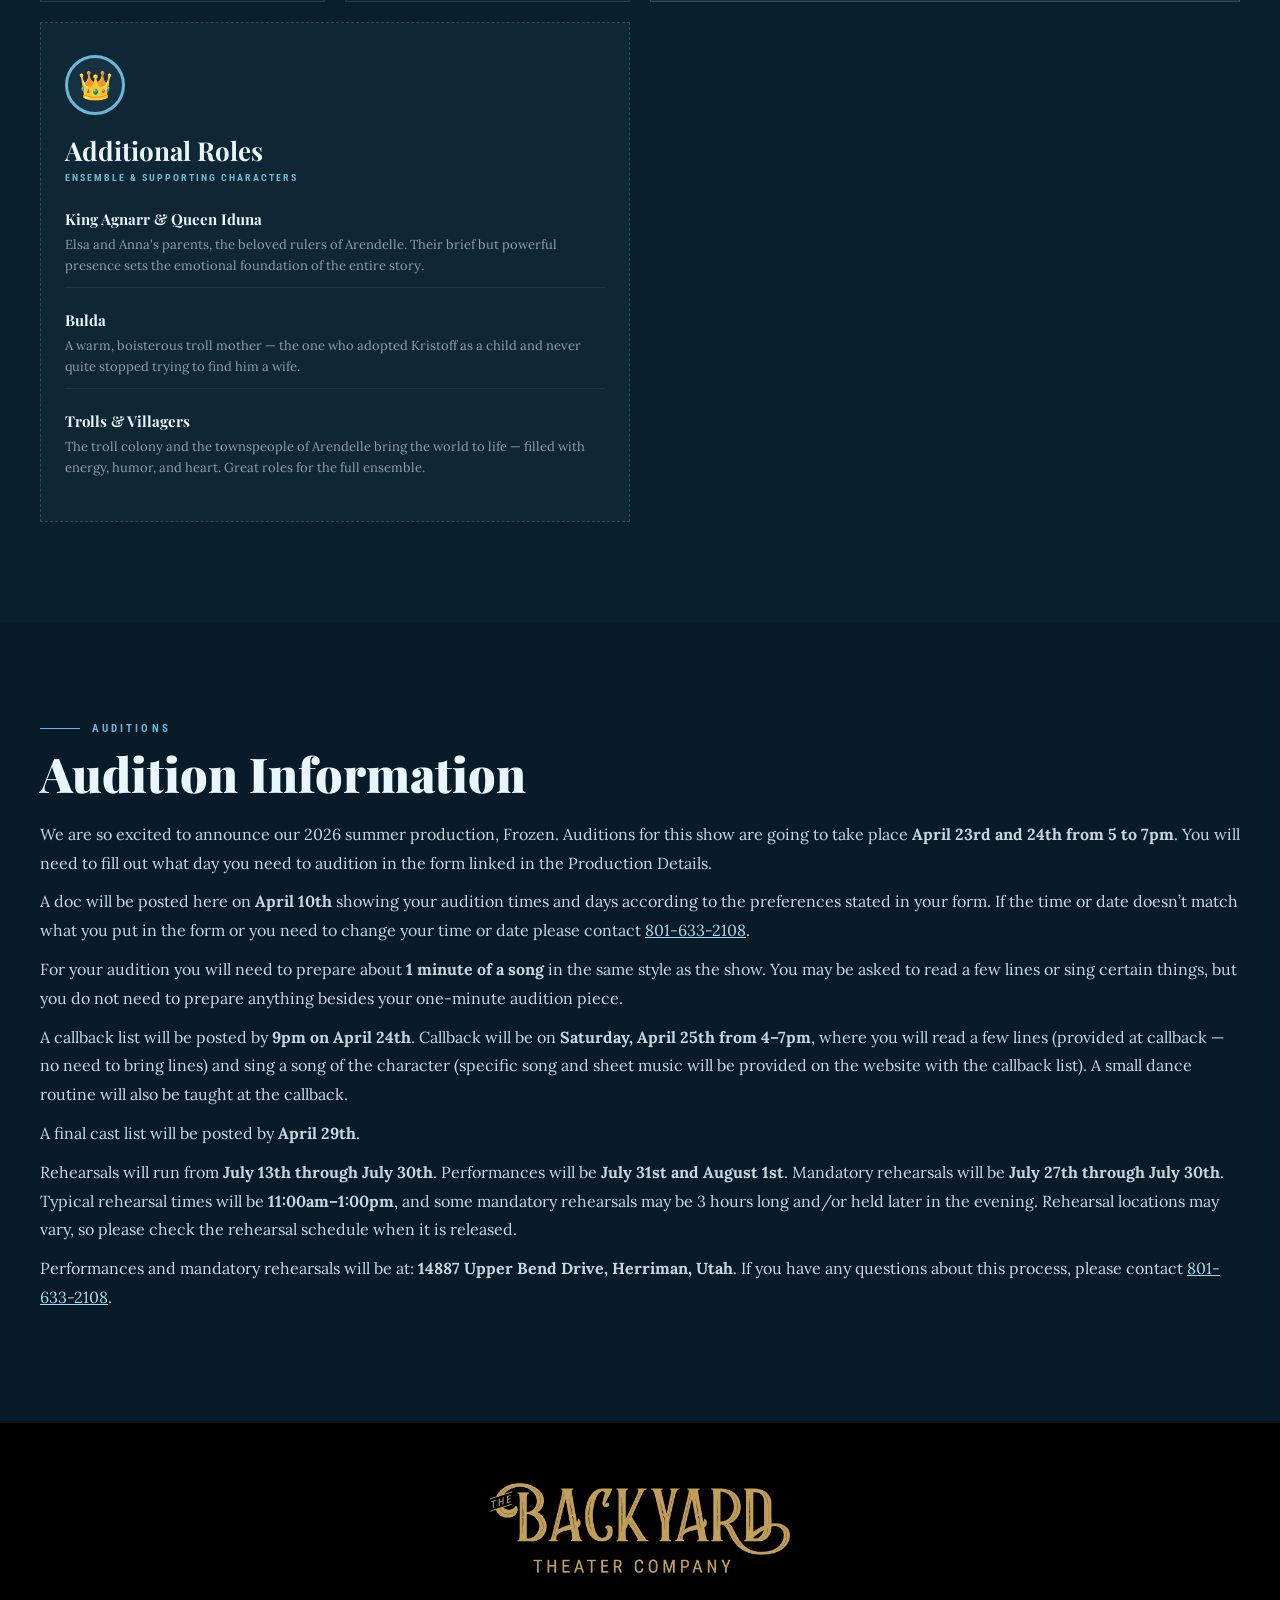
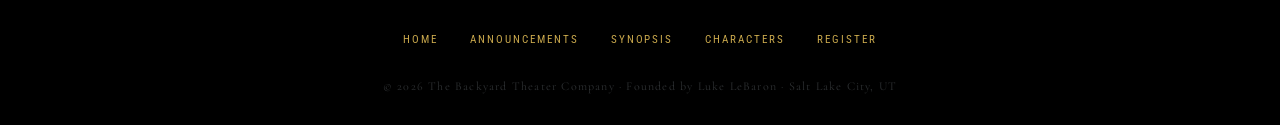
==== commit 55913737: "Added Audition" ====
--- a/frozen.html
+++ b/frozen.html
@@ -6,31 +6,9 @@
 <title>Frozen — The Backyard Theater Company · 2026</title>
 <link rel="preconnect" href="https://fonts.googleapis.com">
 <link href="https://fonts.googleapis.com/css2?family=Playfair+Display:ital,wght@0,400;0,700;0,900;1,400;1,700&family=Lora:ital,wght@0,400;0,500;1,400&family=Cormorant+Garamond:ital,wght@0,300;0,400;0,600;1,300;1,400&family=Roboto+Condensed:wght@400;600;700&display=swap" rel="stylesheet">
+  <link rel="stylesheet" href="css/common.css">
 <style>
-  :root {
-    --gold: #C9A84C;
-    --gold-light: #E8C97A;
-    --gold-dark: #8B6914;
-    --ice-blue: #A8D8EA;
-    --ice-mid: #6BB8D4;
-    --ice-deep: #2A6A8A;
-    --ice-dark: #0D2A3D;
-    --ice-darkest: #06141F;
-    --frost: #E8F6FF;
-    --cream: #F9F3E8;
-    --dark: #1A1208;
-  }
-
-  * { margin: 0; padding: 0; box-sizing: border-box; }
-  html { scroll-behavior: smooth; }
-
-  body {
-    background: var(--ice-darkest);
-    color: var(--frost);
-    font-family: 'Lora', Georgia, serif;
-    overflow-x: hidden;
-  }
-
+  /* Page-specific styles (hero, snow, characters, synopsis, etc.) */
   /* ===== SNOWFLAKE ANIMATION ===== */
   @keyframes snowfall {
     0%   { transform: translateY(-20px) translateX(0px) rotate(0deg); opacity: 0; }
@@ -59,39 +37,7 @@
     50%       { transform: translateY(-8px); }
   }
 
-  /* ===== NAV ===== */
-  nav {
-    position: fixed;
-    top: 0; left: 0; right: 0;
-    z-index: 100;
-    background: rgba(0, 0, 0, 0.92);
-    backdrop-filter: blur(10px);
-    padding: 14px 40px;
-    display: flex;
-    align-items: center;
-    justify-content: space-between;
-    border-bottom: 1px solid rgba(168, 216, 234, 0.15);
-  }
-
-  .nav-logo img { height: 32px; }
-
-  .nav-links {
-    display: flex;
-    gap: 36px;
-    list-style: none;
-  }
-
-  .nav-links a {
-    font-family: 'Roboto Condensed', sans-serif;
-    font-size: 12px;
-    font-weight: 700;
-    letter-spacing: 0.18em;
-    text-transform: uppercase;
-    color: rgba(168, 216, 234, 0.8);
-    text-decoration: none;
-    transition: color 0.2s;
-  }
-  .nav-links a:hover { color: #fff; }
+  /* nav moved to common.css */
 
   /* ===== SNOWFLAKES ===== */
   .snowflakes {
@@ -251,9 +197,7 @@
     letter-spacing: 0.15em;
     text-transform: uppercase;
     padding: 7px 16px;
-    border: 1px solid rgba(168, 216, 234, 0.35);
     color: var(--ice-blue);
-    background: rgba(168, 216, 234, 0.07);
   }
 
   .hero-cta {
@@ -262,45 +206,14 @@
     animation: fadeUp 0.8s ease 0.9s both;
   }
 
-  .btn {
-    font-family: 'Roboto Condensed', sans-serif;
-    font-size: 12px;
-    font-weight: 700;
-    letter-spacing: 0.18em;
-    text-transform: uppercase;
-    padding: 14px 36px;
-    text-decoration: none;
-    transition: all 0.3s;
-    cursor: pointer;
-    border: none;
-    display: inline-block;
-  }
+  /* buttons moved to common.css */
   @media(max-width: 600px)  {
     .hero-cta {
       flex-direction: column;
     }
   }
 
-  .btn-ice {
-    background: var(--ice-mid);
-    color: var(--ice-darkest);
-  }
-  .btn-ice:hover {
-    background: var(--ice-blue);
-    transform: translateY(-2px);
-    box-shadow: 0 8px 30px rgba(107, 184, 212, 0.4);
-  }
-
-  .btn-outline {
-    border: 1px solid rgba(168, 216, 234, 0.4);
-    color: var(--ice-blue);
-    background: transparent;
-  }
-  .btn-outline:hover {
-    border-color: var(--ice-blue);
-    background: rgba(168, 216, 234, 0.1);
-    transform: translateY(-2px);
-  }
+  /* buttons moved to common.css */
 
   .scroll-hint {
     position: absolute;
@@ -329,42 +242,7 @@
   }
 
   /* ===== SYNOPSIS ===== */
-  #synopsis {
-    padding: 100px 40px;
-    max-width: 1100px;
-    margin: 0 auto;
-    position: relative;
-    z-index: 2;
-  }
-
-  .section-label {
-    font-family: 'Roboto Condensed', sans-serif;
-    font-size: 11px;
-    font-weight: 700;
-    letter-spacing: 0.28em;
-    text-transform: uppercase;
-    color: var(--ice-mid);
-    margin-bottom: 12px;
-    display: flex;
-    align-items: center;
-    gap: 12px;
-  }
-  .section-label::before {
-    content: '';
-    display: inline-block;
-    width: 40px;
-    height: 1px;
-    background: var(--ice-mid);
-  }
-
-  .section-title {
-    font-family: 'Playfair Display', serif;
-    font-size: 48px;
-    font-weight: 900;
-    color: var(--frost);
-    margin-bottom: 20px;
-    line-height: 1.1;
-  }
+  #synopsis { padding: 100px 40px; max-width: 1100px; margin: 0 auto; position: relative; z-index: 2; }
 
   .synopsis-layout {
     display: grid;
@@ -433,6 +311,10 @@
     font-size: 14px;
     color: var(--frost);
     text-align: right;
+  }
+  .detail-value a {
+    color: var(--ice-blue);
+    text-decoration: underline;
   }
 
   .aside-cta {
@@ -450,10 +332,7 @@
     text-decoration: none;
     transition: all 0.3s;
   }
-  .aside-cta:hover {
-    background: var(--ice-blue);
-    transform: translateY(-2px);
-  }
+  .aside-cta:hover { background: var(--ice-blue); transform: translateY(-2px); }
 
   /* ===== CHARACTERS ===== */
   #characters {
@@ -463,7 +342,8 @@
     z-index: 2;
   }
 
-  #characters .inner {
+  #characters .inner,
+  #auditions .inner {
     max-width: 1200px;
     margin: 0 auto;
   }
@@ -583,49 +463,11 @@
     color: rgba(232, 246, 255, 0.58);
   }
 
+  #auditions p {
+    margin-bottom: 10px;
+  }
   /* ===== FOOTER ===== */
-  footer {
-    background: #000;
-    padding: 60px 40px 32px;
-    text-align: center;
-    position: relative;
-    z-index: 2;
-    border-top: 1px solid rgba(168, 216, 234, 0.1);
-  }
-  .footer-logo {
-    max-width: 300px;
-    margin-bottom: 50px;
-  }
-  footer img.footer-icon { width: 220px; margin-bottom: 20px; opacity: 0.75; }
-
-  .footer-links {
-    display: flex;
-    gap: 32px;
-    list-style: none;
-    justify-content: center;
-    margin-bottom: 32px;
-  }
-
-  .footer-links a {
-    font-family: 'Roboto Condensed', sans-serif;
-    font-size: 11px;
-    letter-spacing: 0.18em;
-    text-transform: uppercase;
-    color: rgba(168, 216, 234, 0.5);
-    text-decoration: none;
-    transition: color 0.2s;
-  }
-  .footer-links a:hover { color: var(--ice-blue); }
-
-  footer p.copyright {
-    font-size: 12px;
-    color: rgba(232, 246, 255, 0.2);
-    letter-spacing: 0.1em;
-    font-family: 'Cormorant Garamond', serif;
-  }
-  @media(max-width: 600px) {
-    .footer-links {flex-direction: column;}
-  }
+  /* footer moved to common.css */
 
   /* ===== RESPONSIVE ===== */
   @media (max-width: 900px) {
@@ -639,6 +481,8 @@
     .nav-links { display: none; }
     .frozen-title { font-size: 72px; }
   }
+
+  /* link color handled in css/common.css */
 </style>
 </head>
 <body>
@@ -654,10 +498,10 @@
     </a>
   </div>
   <ul class="nav-links">
-    <li><a href="backyard-theater-website.html#announcements">Announcements</a></li>
-    <li><a href="backyard-theater-website.html#gallery">2025 Season</a></li>
-    <li><a href="backyard-theater-website.html#about">About</a></li>
-    <li><a href="backyard-theater-website.html#payment">Register</a></li>
+    <li><a href="index.html#announcements">Announcements</a></li>
+    <li><a href="index.html#gallery">2025 Season</a></li>
+    <li><a href="index.html#about">About</a></li>
+    <li><a href="index.html#payment">Register</a></li>
   </ul>
 </nav>
 
@@ -718,7 +562,8 @@
     </div>
     <div class="hero-cta">
       <a href="#characters" class="btn btn-ice">Meet the Cast</a>
-      <a href="backyard-theater-website.html#payment" class="btn btn-outline">Register / Donate</a>
+      <a href="#auditions" class="btn btn-ice">Audition Info</a>
+      <a href="index.html#payment" class="btn btn-outline">Register / Donate</a>
     </div>
   </div>
 
@@ -757,17 +602,25 @@
       </div>
       <div class="detail-row">
         <span class="detail-label">Location</span>
-        <span class="detail-value">Salt Lake City, UT</span>
+        <span class="detail-value">Herriman, UT</span>
       </div>
       <div class="detail-row">
         <span class="detail-label">Auditions</span>
-        <span class="detail-value">Coming Soon</span>
+        <span class="detail-value">
+          <a href="https://docs.google.com/forms/d/e/1FAIpQLSfRs4PVs2GIn2xTt9dP9KEzPILFBqvaKFIh7IZHBIBq9hjyGA/viewform" target="_blank">
+            Sign Up
+          </a>
+        </span>
       </div>
       <div class="detail-row">
         <span class="detail-label">Performances</span>
         <span class="detail-value">TBD</span>
       </div>
-      <a href="backyard-theater-website.html#payment" class="aside-cta">Register Now</a>
+      <div class="detail-row">
+        <span class="detail-label">Registration</span>
+        <span class="detail-value">$20</span>
+      </div>
+      <a href="index.html#payment" class="aside-cta">Register Now</a>
     </div>
   </div>
 </section>
@@ -871,15 +724,41 @@
   </div>
 </div>
 
+
+<!-- AUDITIONS -->
+<section id="auditions" style="padding:100px 40px; background: rgba(10, 30, 45, 0.7); position: relative; z-index:2;">
+  <div class="inner">
+    <div class="section-label">Auditions</div>
+    <h2 class="section-title">Audition Information</h2>
+
+    <div style="color: rgba(232,246,255,0.86); font-size:16px; line-height:1.8;">
+    <p>We are so excited to announce our 2026 summer production, Frozen. Auditions for this show are going to take place <strong>April 23rd and 24th from 5 to 7pm</strong>. You will need to fill out what day you need to audition in the form linked in the Production Details.</p>
+
+    <p>A doc will be posted here on <strong>April 10th</strong> showing your audition times and days according to the preferences stated in your form. If the time or date doesn’t match what you put in the form or you need to change your time or date please contact <a href="tel:8016332108">801-633-2108</a>.</p>
+
+    <p>For your audition you will need to prepare about <strong>1 minute of a song</strong> in the same style as the show. You may be asked to read a few lines or sing certain things, but you do not need to prepare anything besides your one-minute audition piece.</p>
+
+    <p>A callback list will be posted by <strong>9pm on April 24th</strong>. Callback will be on <strong>Saturday, April 25th from 4–7pm</strong>, where you will read a few lines (provided at callback — no need to bring lines) and sing a song of the character (specific song and sheet music will be provided on the website with the callback list). A small dance routine will also be taught at the callback.</p>
+
+    <p>A final cast list will be posted by <strong>April 29th</strong>.</p>
+
+    <p>Rehearsals will run from <strong>July 13th through July 30th</strong>. Performances will be <strong>July 31st and August 1st</strong>. Mandatory rehearsals will be <strong>July 27th through July 30th</strong>. Typical rehearsal times will be <strong>11:00am–1:00pm</strong>, and some mandatory rehearsals may be 3 hours long and/or held later in the evening. Rehearsal locations may vary, so please check the rehearsal schedule when it is released.</p>
+
+    <p>Performances and mandatory rehearsals will be at: <strong>14887 Upper Bend Drive, Herriman, Utah</strong>. If you have any questions about this process, please contact <a href="tel:8016332108">801-633-2108</a>.</p>
+    </div>
+  </div>
+
+</section>
+
 <!-- FOOTER -->
 <footer>
   <img class="footer-logo" src="images/backyard-theater-company-text.png" alt="Backyard Theater Logo"/>
   <ul class="footer-links">
-    <li><a href="backyard-theater-website.html">Home</a></li>
-    <li><a href="backyard-theater-website.html#announcements">Announcements</a></li>
+    <li><a href="index.html">Home</a></li>
+    <li><a href="index.html#announcements">Announcements</a></li>
     <li><a href="#synopsis">Synopsis</a></li>
     <li><a href="#characters">Characters</a></li>
-    <li><a href="backyard-theater-website.html#payment">Register</a></li>
+    <li><a href="index.html#payment">Register</a></li>
   </ul>
   <p class="copyright">© 2026 The Backyard Theater Company · Founded by Luke LeBaron · Salt Lake City, UT</p>
 </footer>
--- a/css/common.css
+++ b/css/common.css
@@ -0,0 +1,129 @@
+/* Common shared site styles: variables, resets, header, footer, and typographic helpers */
+:root {
+  --gold: #C9A84C;
+  --gold-light: #E8C97A;
+  --gold-dark: #8B6914;
+  --teal: #3A6E7F;
+  --teal-dark: #264A57;
+  --red: #B8412A;
+  --ice-blue: #A8D8EA;
+  --ice-mid: #6BB8D4;
+  --ice-deep: #2A6A8A;
+  --ice-dark: #0D2A3D;
+  --ice-darkest: #06141F;
+  --frost: #E8F6FF;
+  --cream: #F9F3E8;
+  --dark: #1A1208;
+  --warm-dark: #251A08;
+  --text: #2C1F08;
+  --text-light: #6B5230;
+}
+
+/* Reset + base */
+* { margin: 0; padding: 0; box-sizing: border-box; }
+html { scroll-behavior: smooth; }
+body {
+  background: var(--ice-darkest);
+  color: var(--frost);
+  font-family: 'Lora', Georgia, serif;
+  overflow-x: hidden;
+}
+
+/* Global link color */
+a { color: var(--ice-blue); }
+a:hover { color: #ffffff; }
+
+/* NAV */
+nav {
+  position: fixed;
+  top: 0; left: 0; right: 0;
+  z-index: 100;
+  background: rgba(0, 0, 0, 0.92);
+  backdrop-filter: blur(10px);
+  padding: 14px 40px;
+  display: flex;
+  align-items: center;
+  justify-content: space-between;
+  border-bottom: 1px solid rgba(168, 216, 234, 0.15);
+}
+.nav-logo img { height: 32px; }
+.nav-links { display: flex; gap: 36px; list-style: none; }
+.nav-links a {
+  font-family: 'Roboto Condensed', sans-serif;
+  font-size: 12px;
+  font-weight: 700;
+  letter-spacing: 0.18em;
+  text-transform: uppercase;
+  color: var(--gold);
+  text-decoration: none;
+  transition: color 0.2s;
+}
+.nav-links a:hover { color: var(--gold-light); }
+
+/* Buttons (shared) */
+.btn {
+  font-family: 'Roboto Condensed', sans-serif;
+  font-size: 12px;
+  font-weight: 700;
+  letter-spacing: 0.18em;
+  text-transform: uppercase;
+  padding: 14px 36px;
+  text-decoration: none;
+  transition: all 0.3s;
+  cursor: pointer;
+  border: none;
+  display: inline-block;
+}
+.btn-ice { background: var(--ice-mid); color: var(--ice-darkest); }
+.btn-ice:hover { background: var(--ice-blue); transform: translateY(-2px); box-shadow: 0 8px 30px rgba(107, 184, 212, 0.4); }
+.btn-outline { border: 1px solid rgba(168, 216, 234, 0.4); color: var(--ice-blue); background: transparent; }
+.btn-outline:hover { border-color: var(--ice-blue); background: rgba(168, 216, 234, 0.1); transform: translateY(-2px); }
+
+/* Section headings */
+.section-label {
+  font-family: 'Roboto Condensed', sans-serif;
+  font-size: 11px;
+  font-weight: 700;
+  letter-spacing: 0.28em;
+  text-transform: uppercase;
+  color: var(--ice-mid);
+  margin-bottom: 12px;
+  display: flex;
+  align-items: center;
+  gap: 12px;
+}
+.section-label::before {
+  content: '';
+  display: inline-block;
+  width: 40px;
+  height: 1px;
+  background: var(--ice-mid);
+}
+.section-title {
+  font-family: 'Playfair Display', serif;
+  font-size: 48px;
+  font-weight: 900;
+  color: var(--frost);
+  margin-bottom: 20px;
+  line-height: 1.1;
+}
+
+/* FOOTER */
+footer {
+  background: #000;
+  padding: 60px 40px 32px;
+  text-align: center;
+  position: relative;
+  z-index: 2;
+  border-top: 1px solid rgba(168, 216, 234, 0.1);
+}
+.footer-logo { max-width: 300px; margin-bottom: 50px; }
+footer img.footer-icon { width: 220px; margin-bottom: 20px; opacity: 0.75; }
+.footer-links { display: flex; gap: 32px; list-style: none; justify-content: center; margin-bottom: 32px; }
+.footer-links a { font-family: 'Roboto Condensed', sans-serif; font-size: 11px; letter-spacing: 0.18em; text-transform: uppercase; color: var(--gold); text-decoration: none; transition: color 0.2s; }
+.footer-links a:hover { color: var(--gold-light); }
+footer p.copyright { font-size: 12px; color: rgba(232, 246, 255, 0.2); letter-spacing: 0.1em; font-family: 'Cormorant Garamond', serif; }
+
+@media(max-width: 600px) { .footer-links { flex-direction: column; } }
+
+@media (max-width: 900px) { .nav-links { display: none; } }
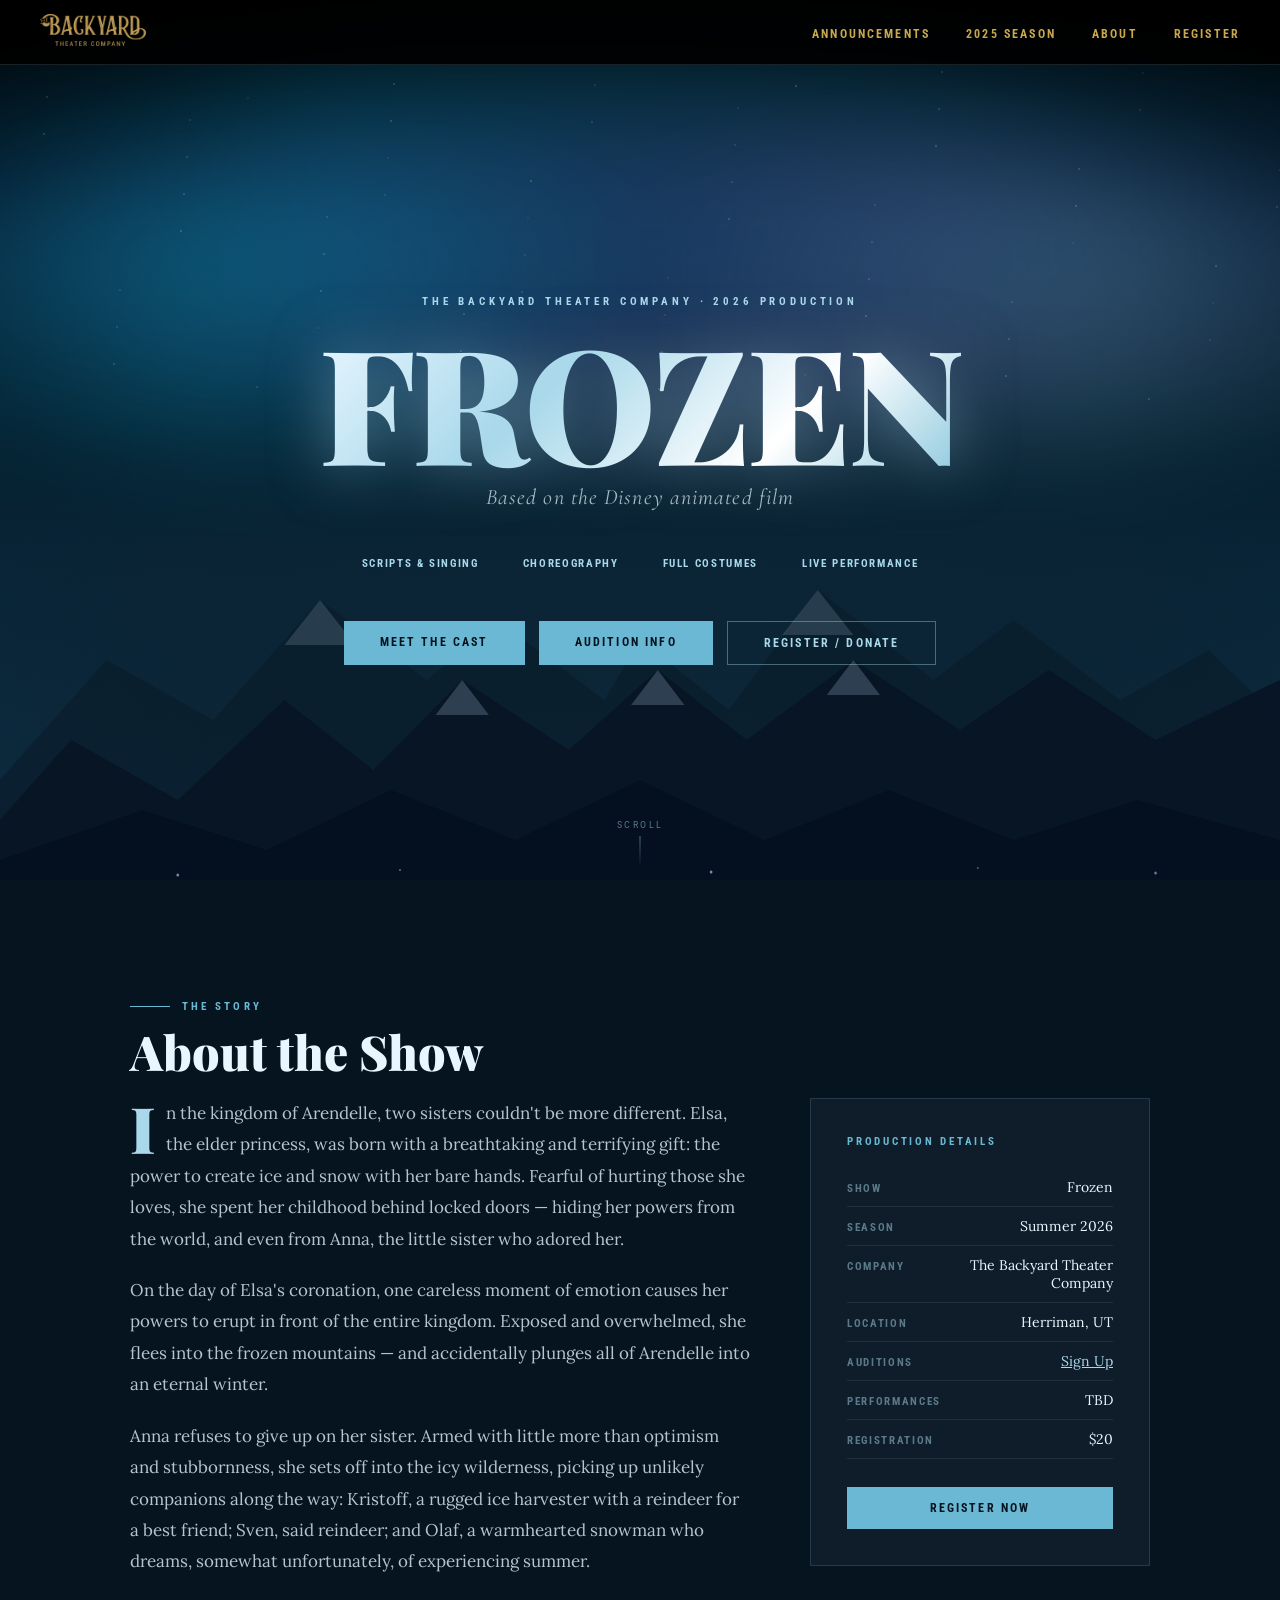
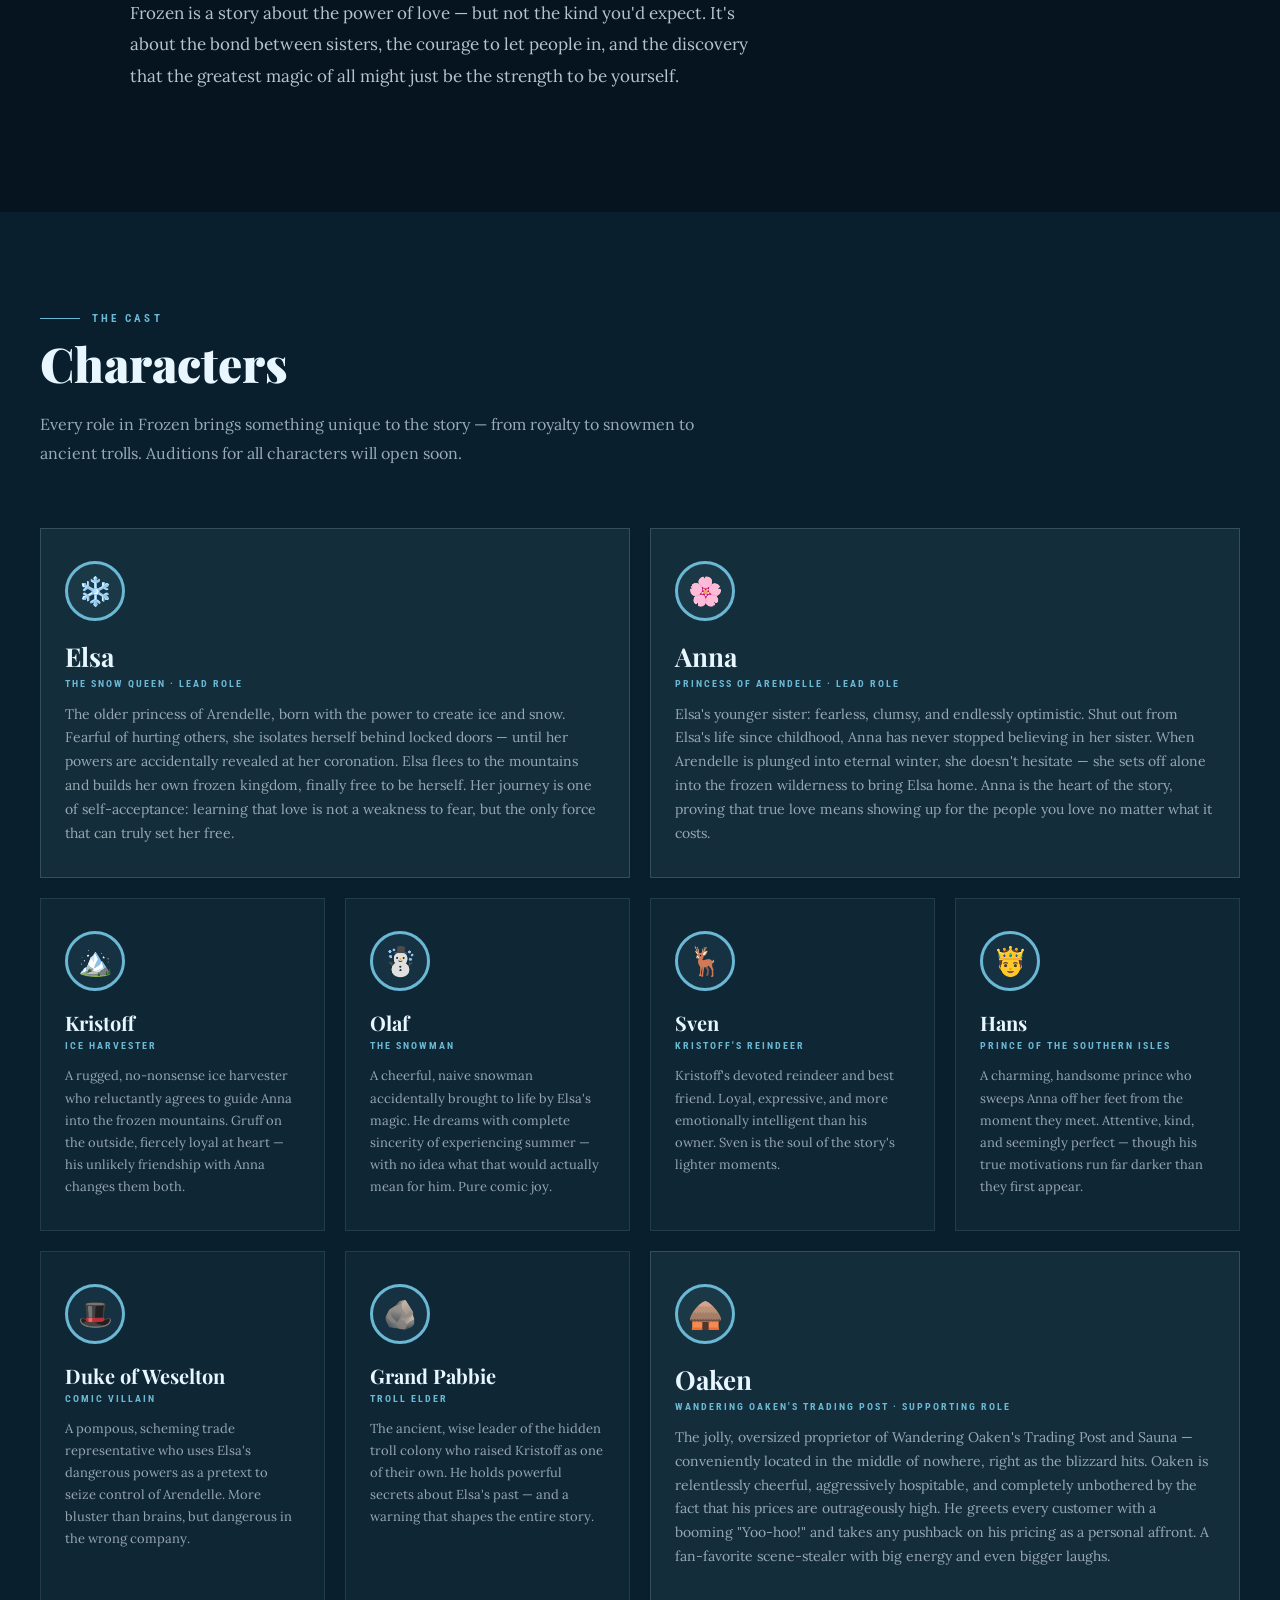
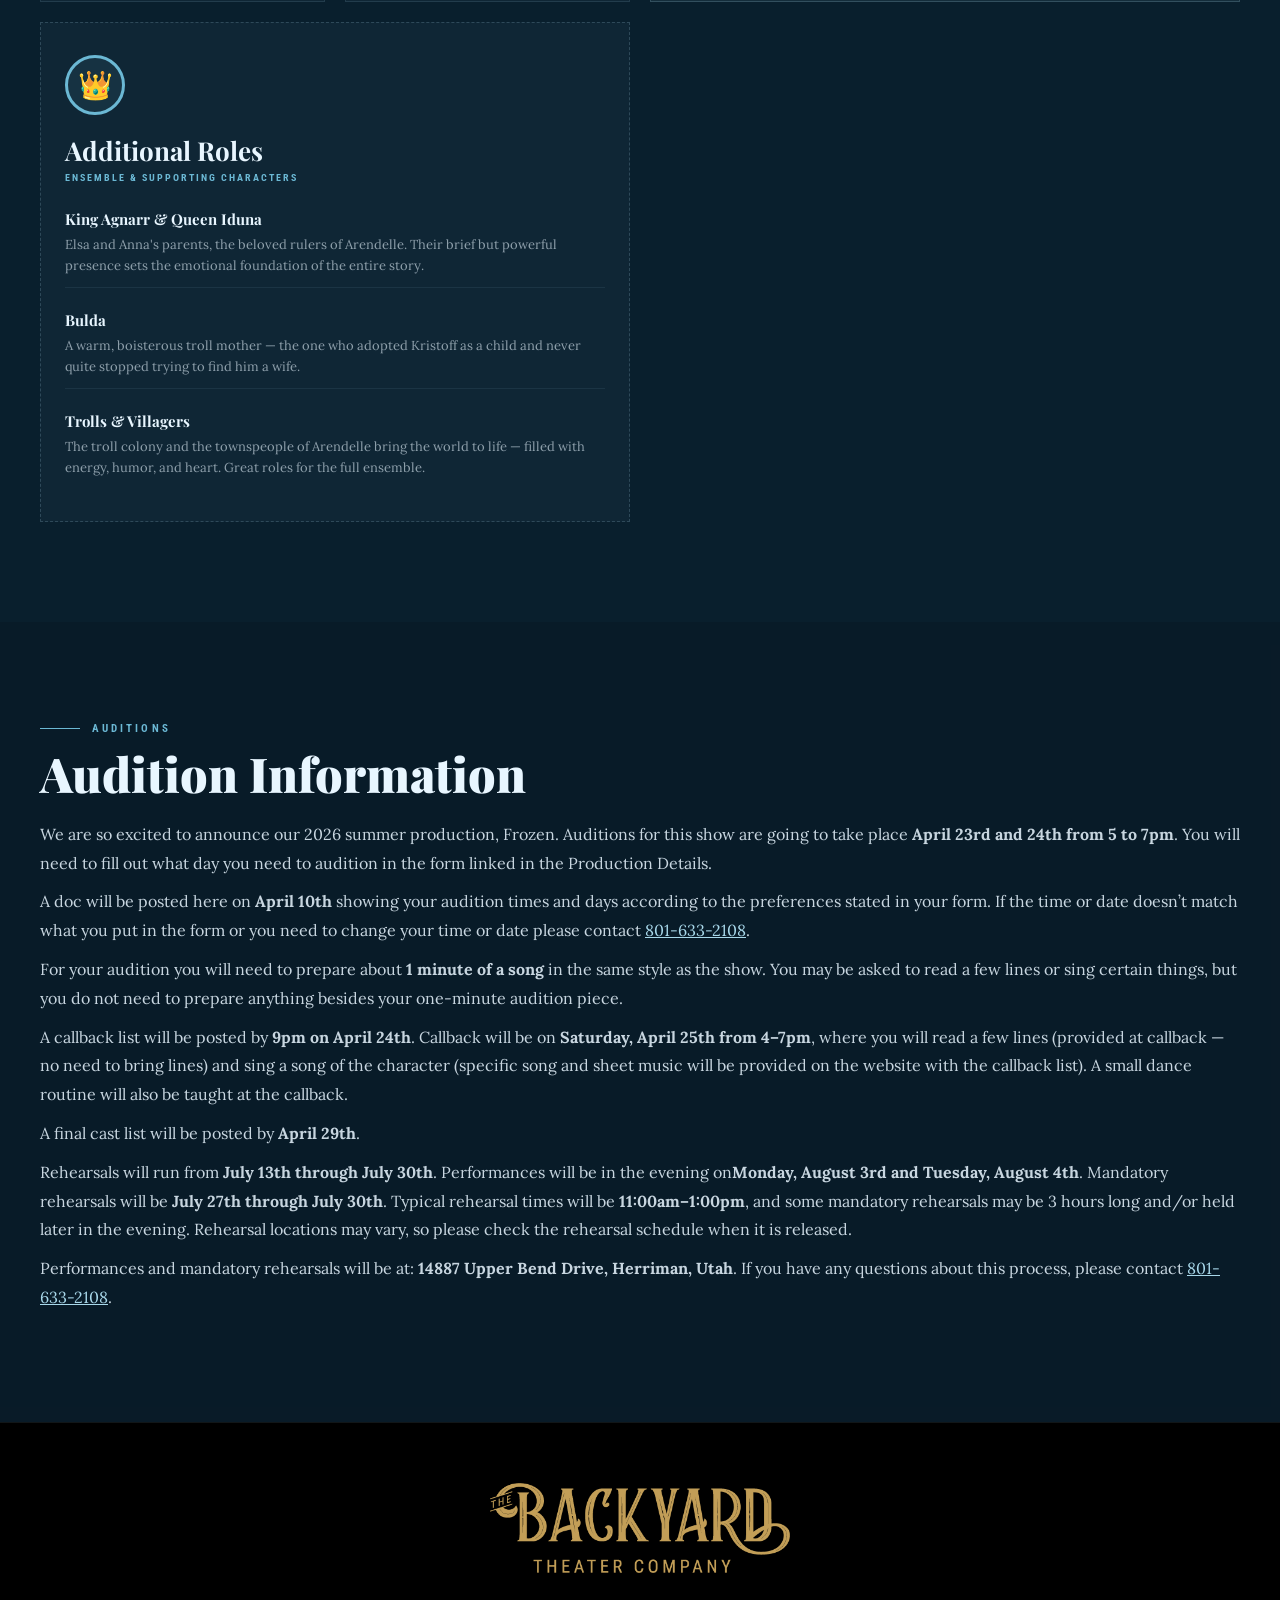
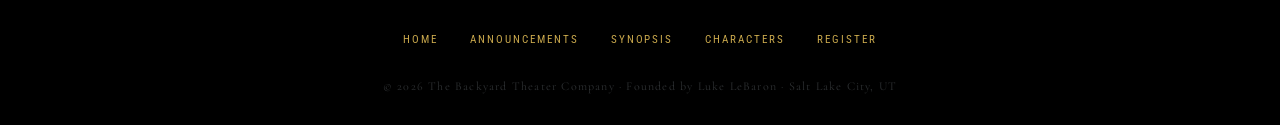
==== commit 51cfcaeb: "Update frozen.html" ====
--- a/frozen.html
+++ b/frozen.html
@@ -742,7 +742,7 @@
 
     <p>A final cast list will be posted by <strong>April 29th</strong>.</p>
 
-    <p>Rehearsals will run from <strong>July 13th through July 30th</strong>. Performances will be <strong>July 31st and August 1st</strong>. Mandatory rehearsals will be <strong>July 27th through July 30th</strong>. Typical rehearsal times will be <strong>11:00am–1:00pm</strong>, and some mandatory rehearsals may be 3 hours long and/or held later in the evening. Rehearsal locations may vary, so please check the rehearsal schedule when it is released.</p>
+    <p>Rehearsals will run from <strong>July 13th through July 30th</strong>. Performances will be in the evening on<strong>Monday, August 3rd and Tuesday, August 4th</strong>. Mandatory rehearsals will be <strong>July 27th through July 30th</strong>. Typical rehearsal times will be <strong>11:00am–1:00pm</strong>, and some mandatory rehearsals may be 3 hours long and/or held later in the evening. Rehearsal locations may vary, so please check the rehearsal schedule when it is released.</p>
 
     <p>Performances and mandatory rehearsals will be at: <strong>14887 Upper Bend Drive, Herriman, Utah</strong>. If you have any questions about this process, please contact <a href="tel:8016332108">801-633-2108</a>.</p>
     </div>
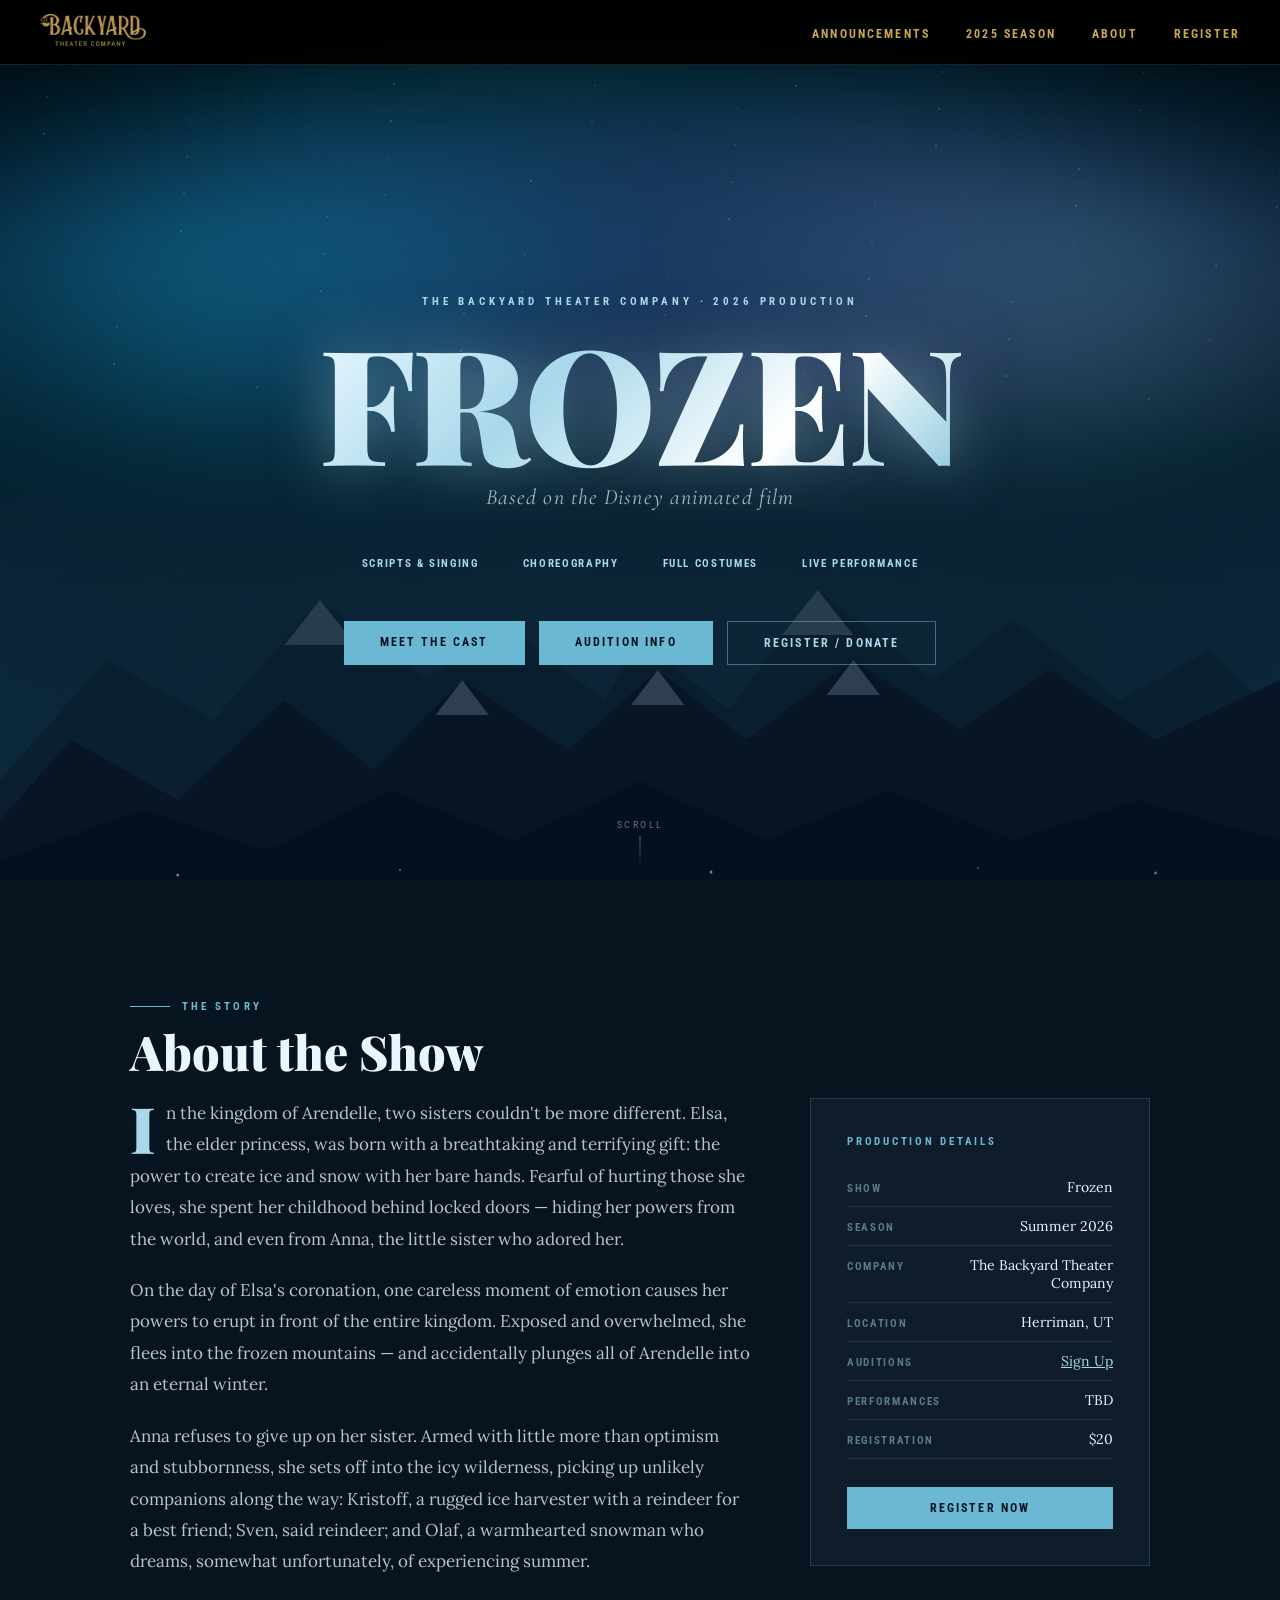
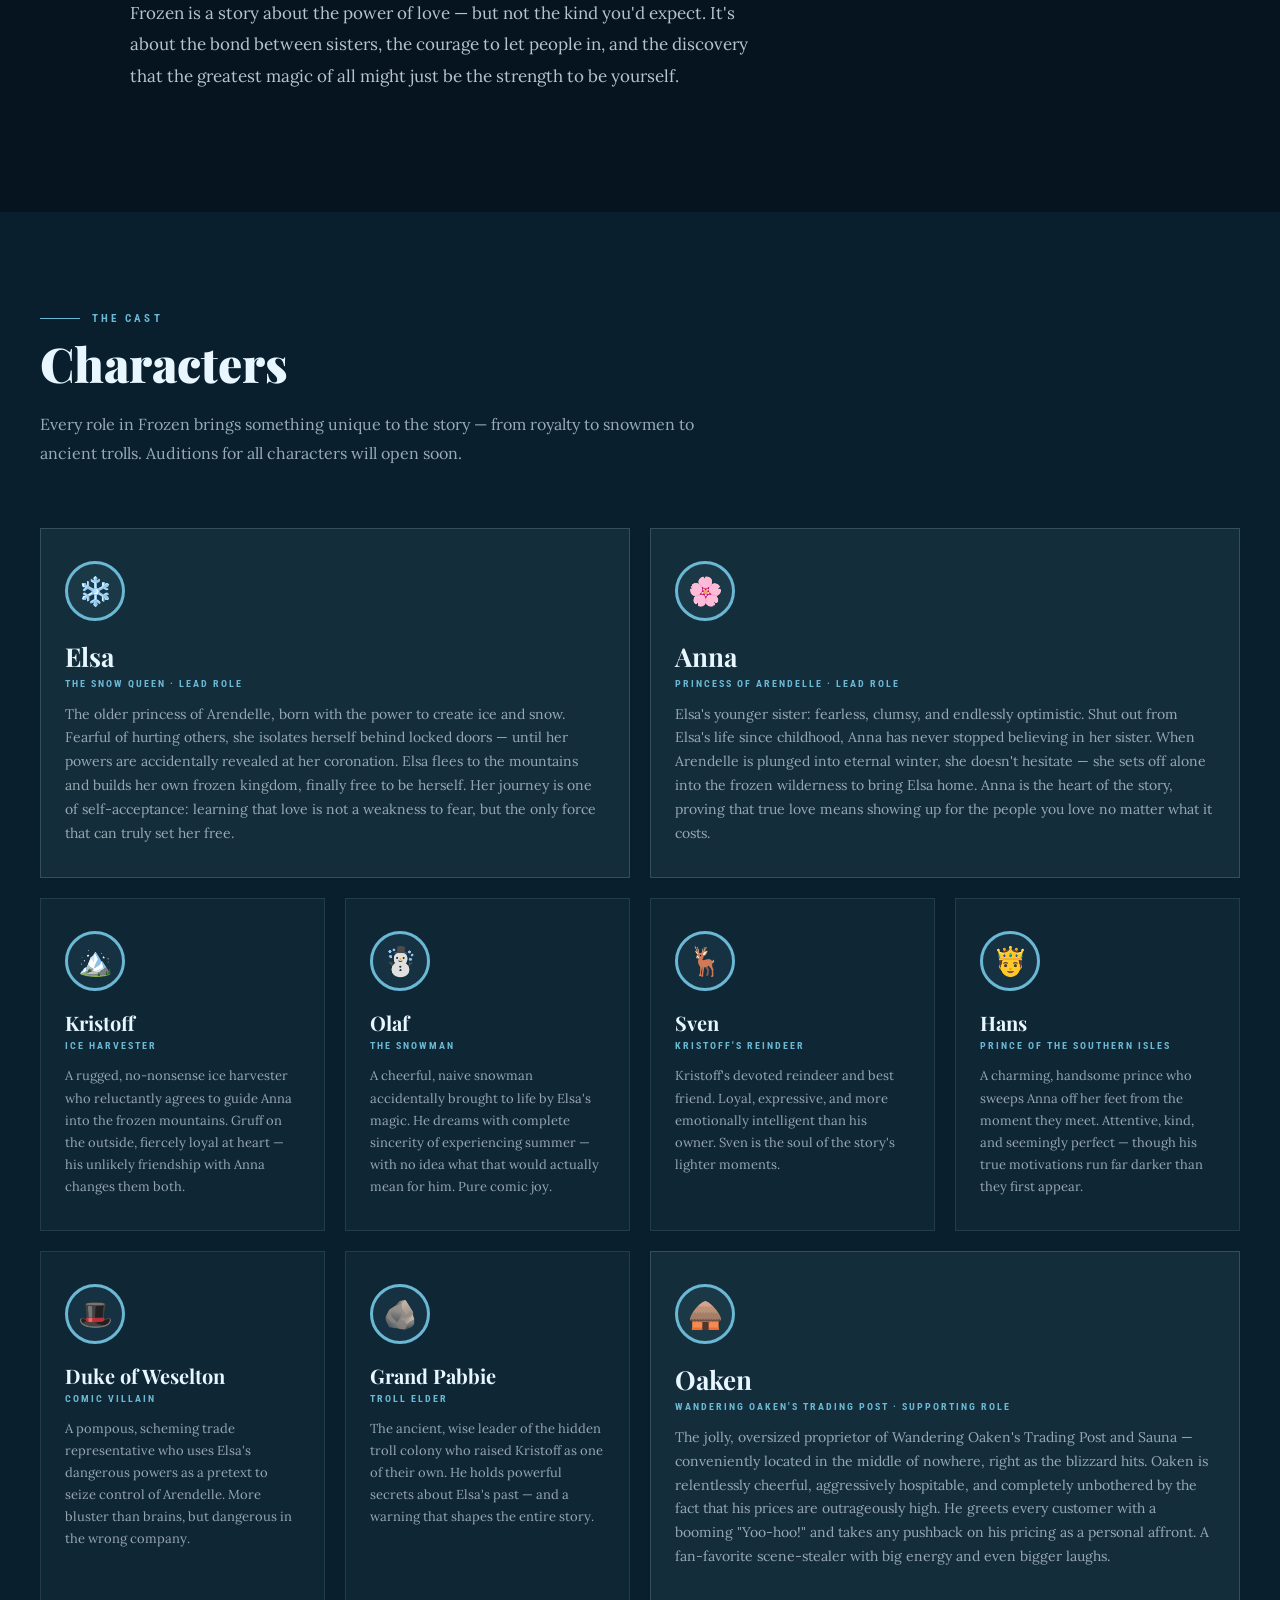
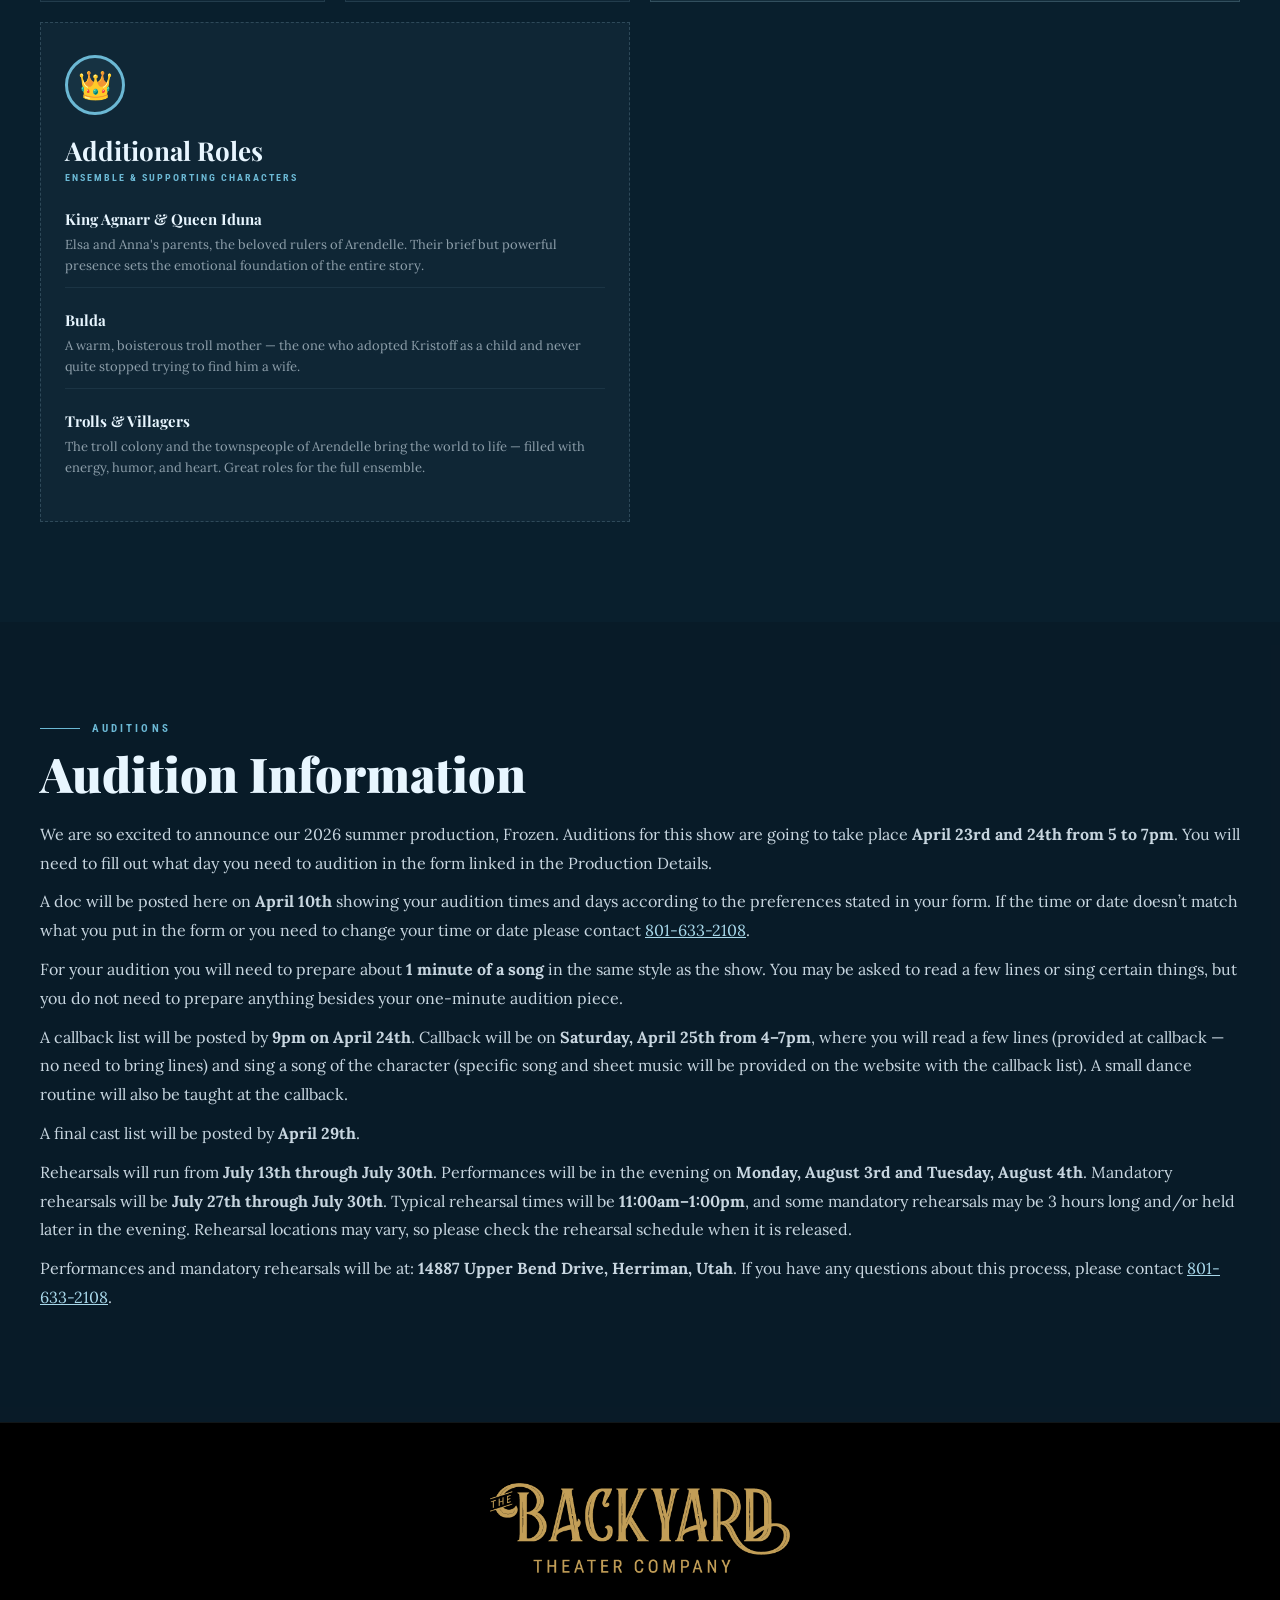
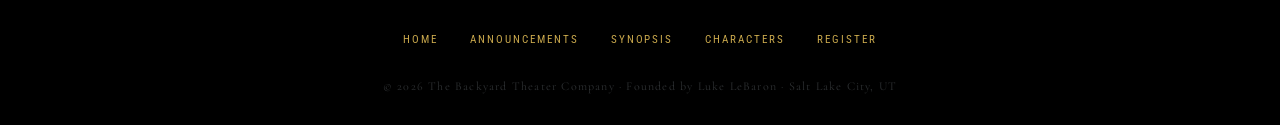
==== commit 7aac8ced: "Update frozen.html" ====
--- a/frozen.html
+++ b/frozen.html
@@ -742,7 +742,7 @@
 
     <p>A final cast list will be posted by <strong>April 29th</strong>.</p>
 
-    <p>Rehearsals will run from <strong>July 13th through July 30th</strong>. Performances will be in the evening on<strong>Monday, August 3rd and Tuesday, August 4th</strong>. Mandatory rehearsals will be <strong>July 27th through July 30th</strong>. Typical rehearsal times will be <strong>11:00am–1:00pm</strong>, and some mandatory rehearsals may be 3 hours long and/or held later in the evening. Rehearsal locations may vary, so please check the rehearsal schedule when it is released.</p>
+    <p>Rehearsals will run from <strong>July 13th through July 30th</strong>. Performances will be in the evening on <strong>Monday, August 3rd and Tuesday, August 4th</strong>. Mandatory rehearsals will be <strong>July 27th through July 30th</strong>. Typical rehearsal times will be <strong>11:00am–1:00pm</strong>, and some mandatory rehearsals may be 3 hours long and/or held later in the evening. Rehearsal locations may vary, so please check the rehearsal schedule when it is released.</p>
 
     <p>Performances and mandatory rehearsals will be at: <strong>14887 Upper Bend Drive, Herriman, Utah</strong>. If you have any questions about this process, please contact <a href="tel:8016332108">801-633-2108</a>.</p>
     </div>
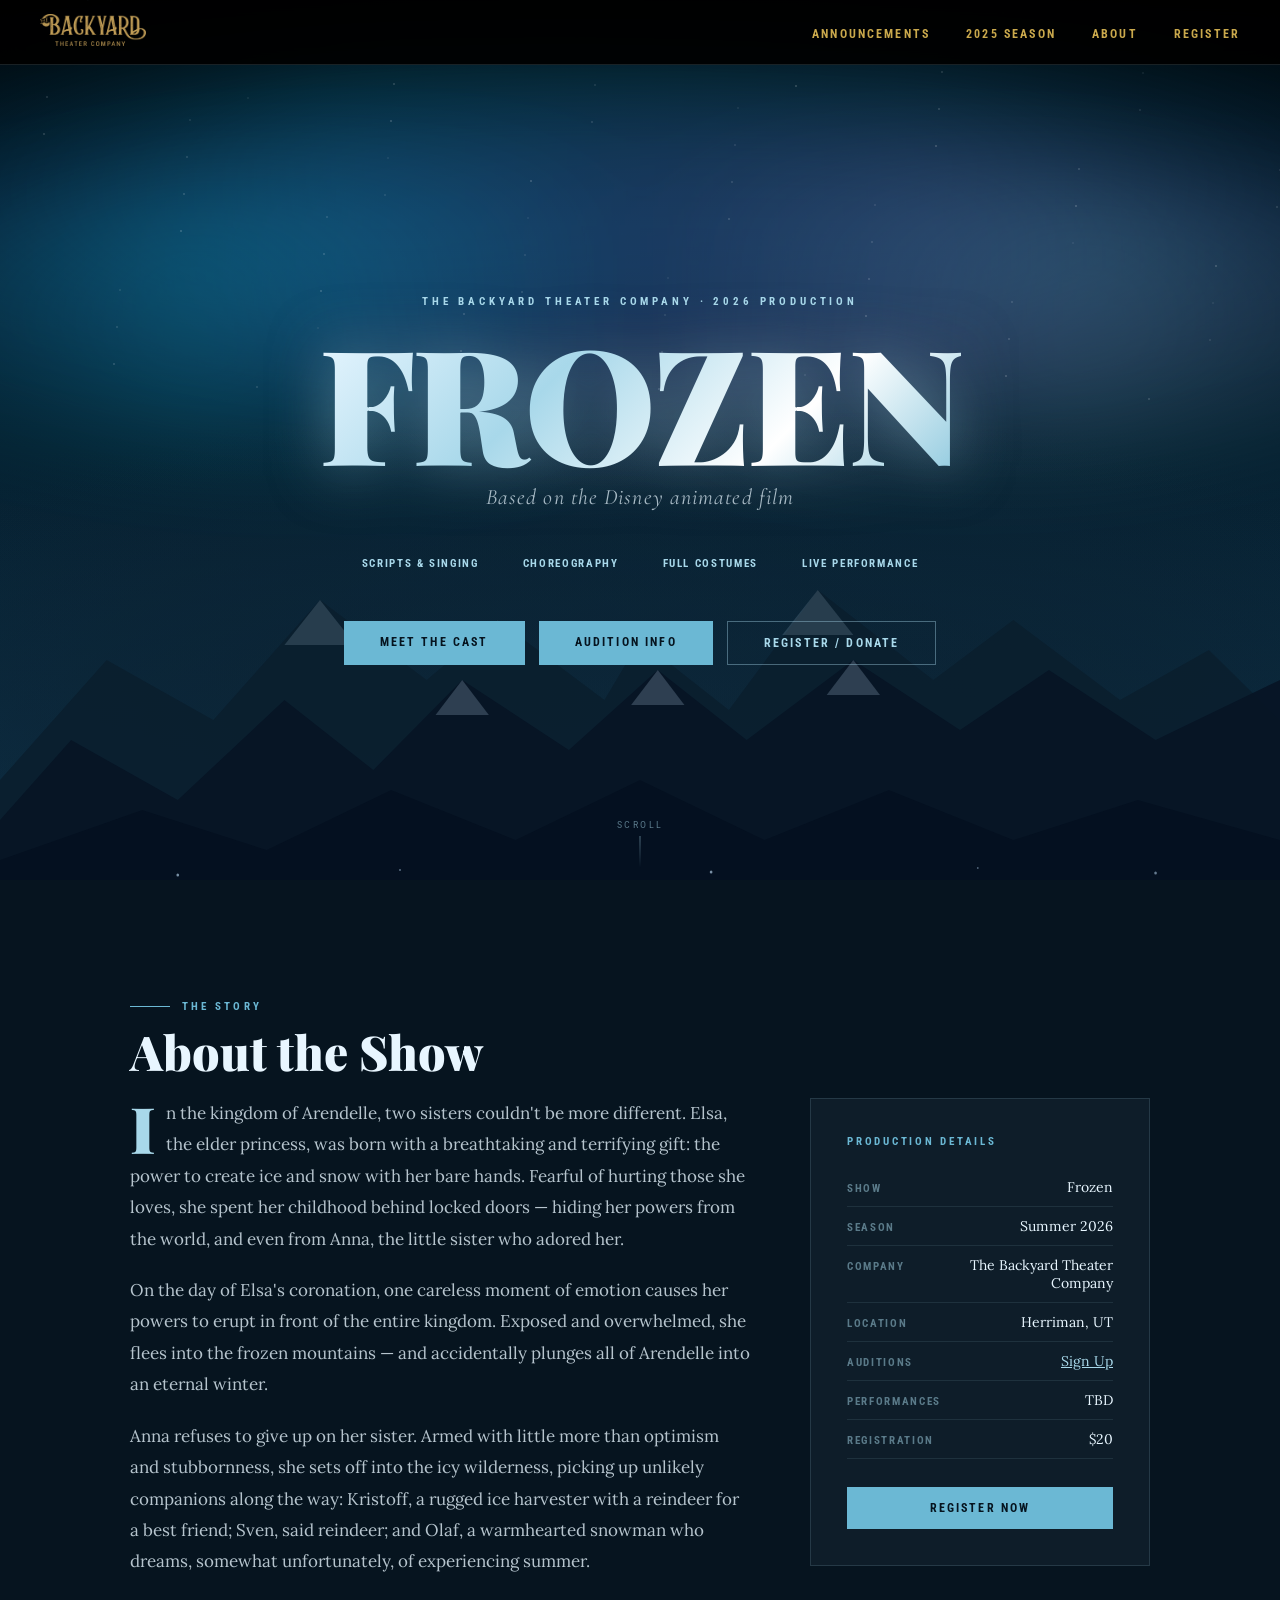
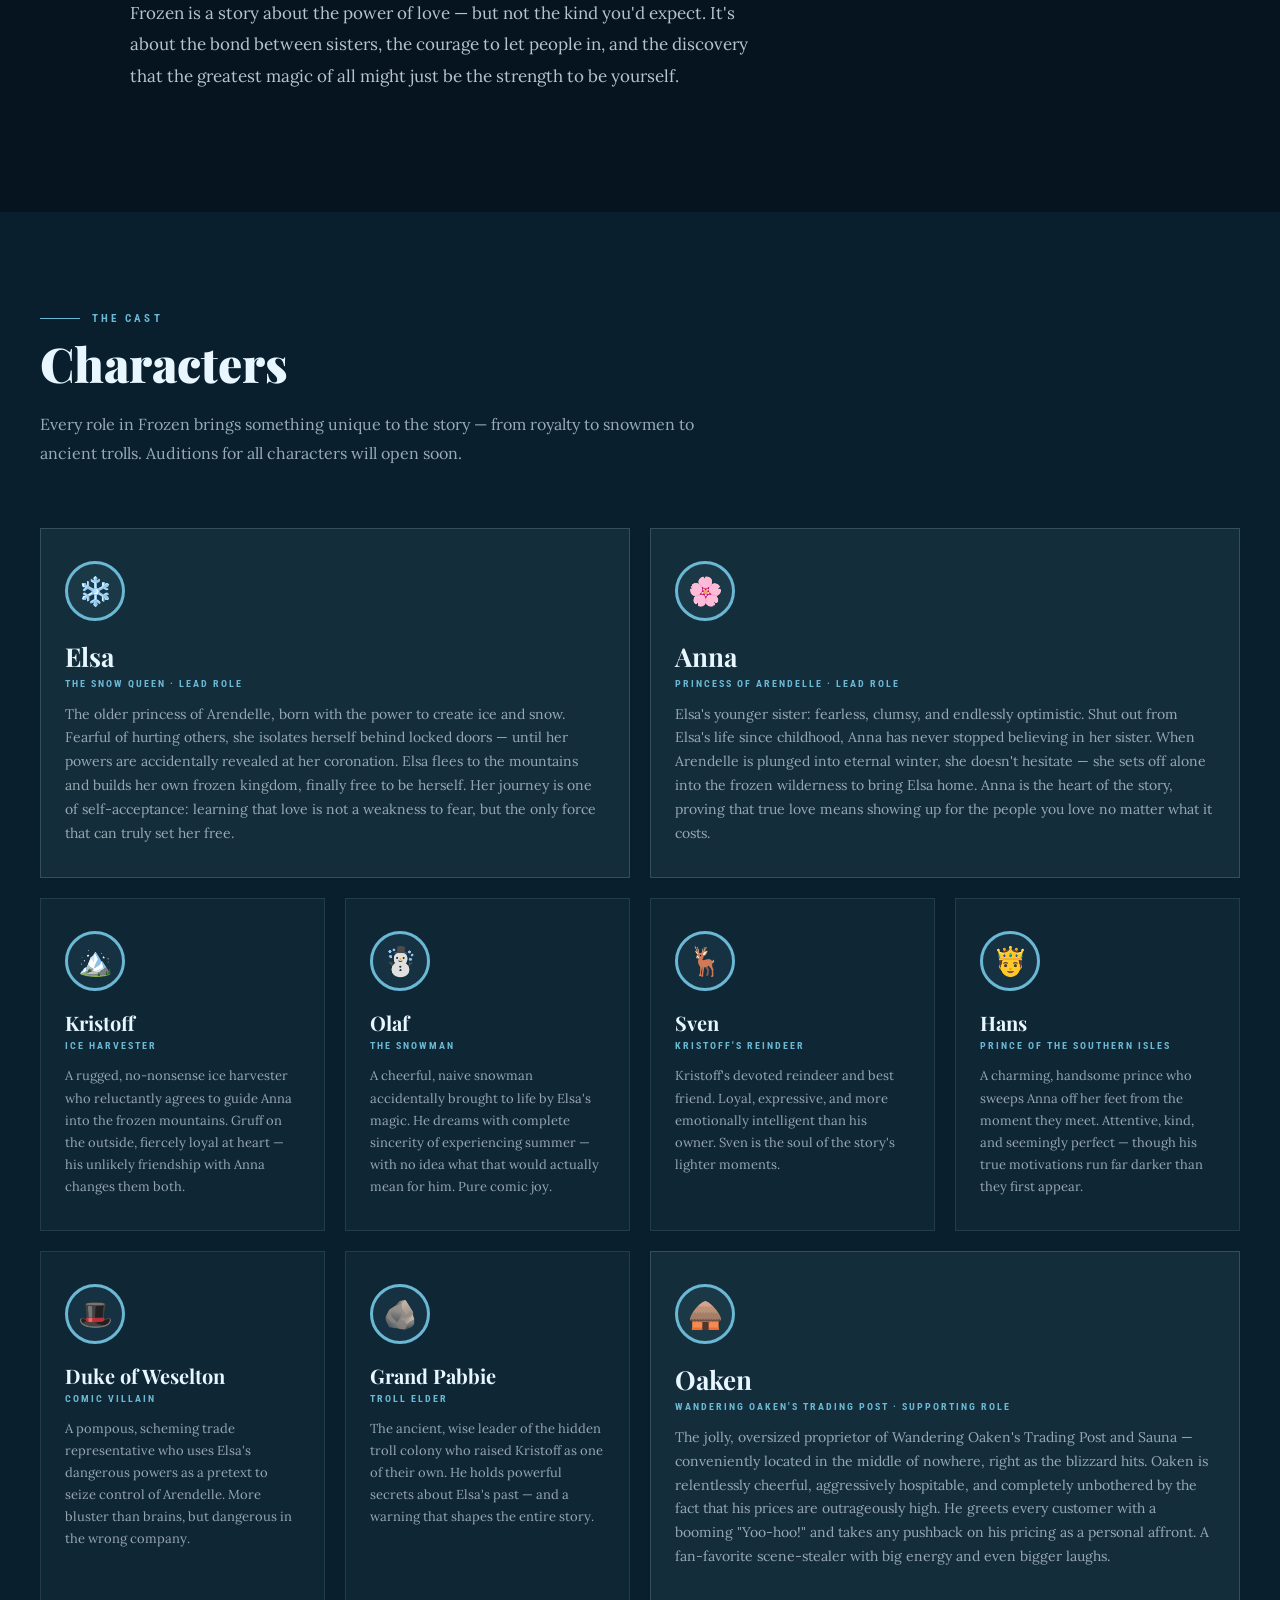
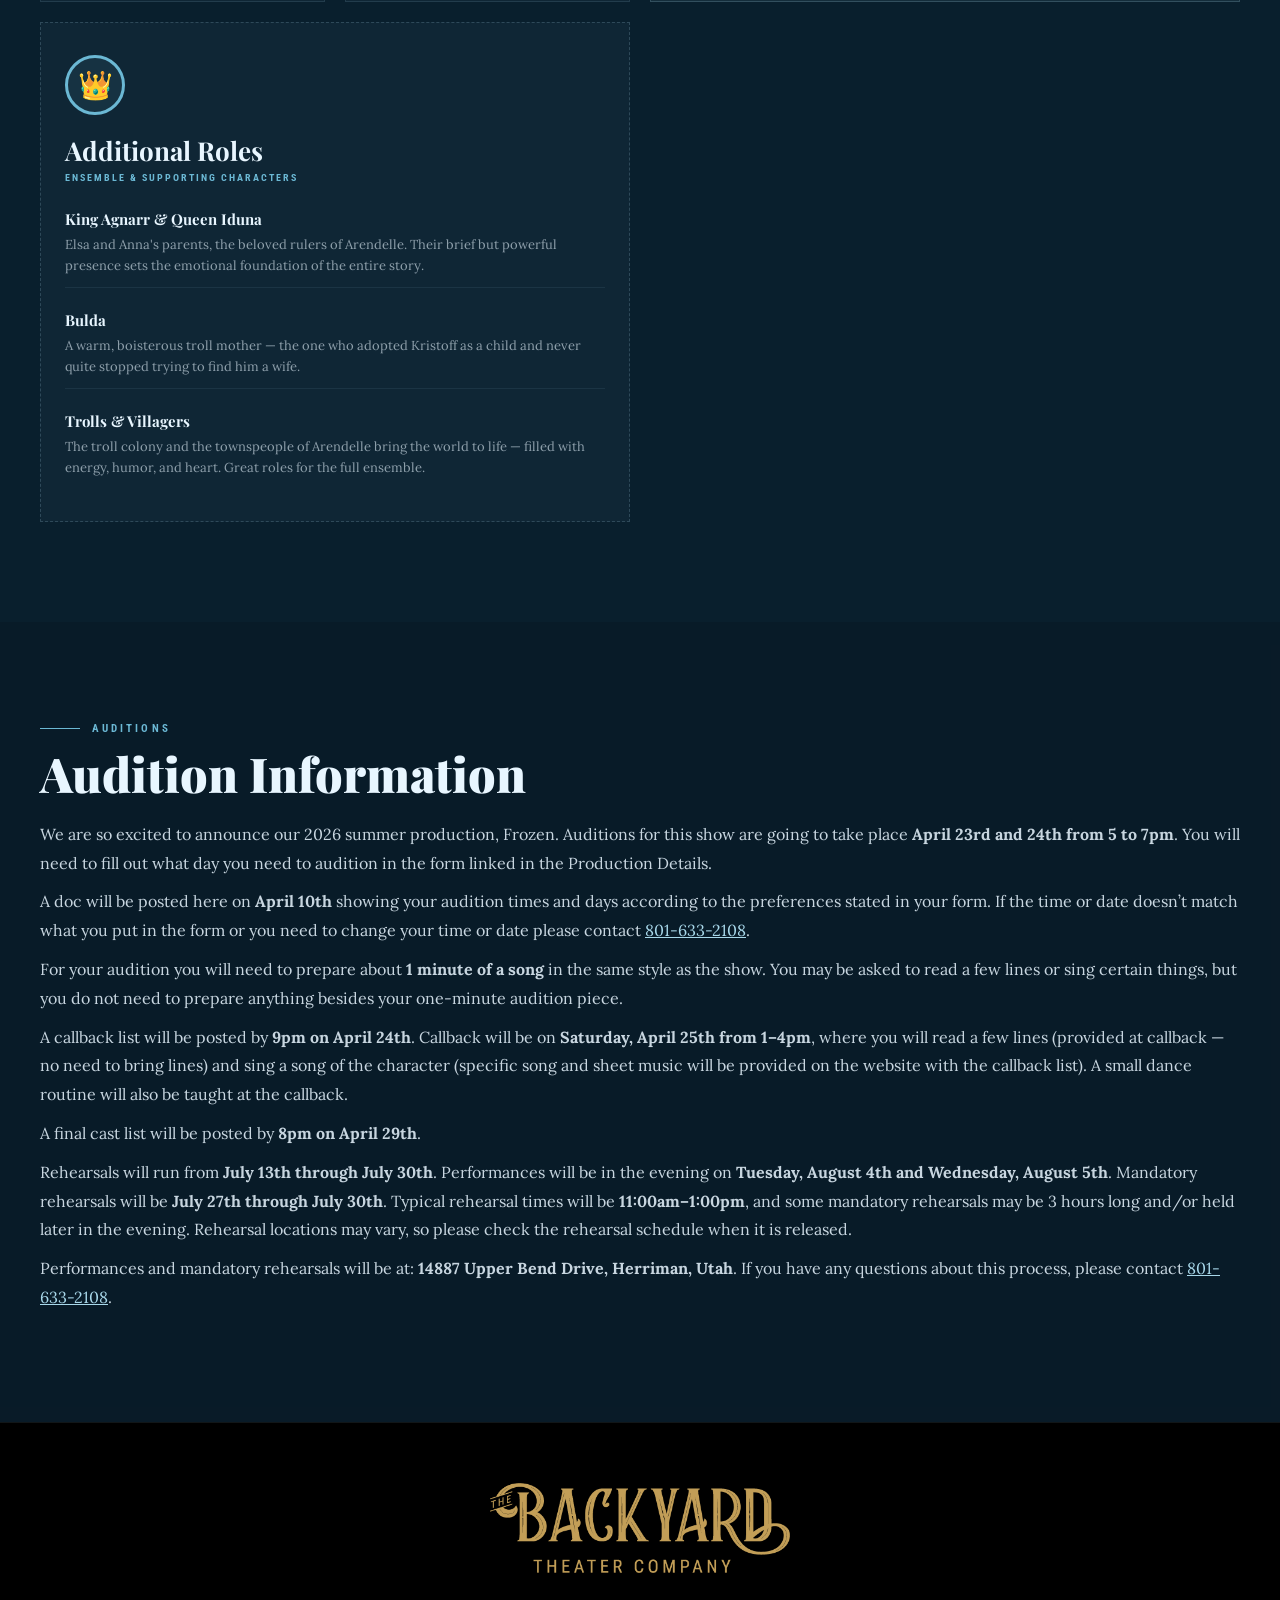
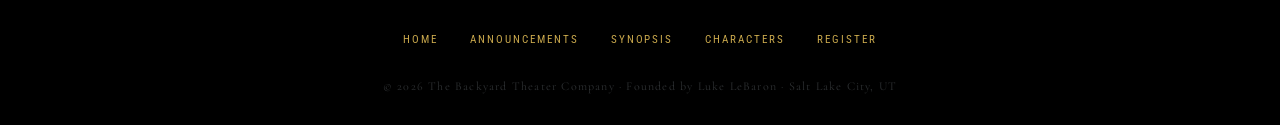
==== commit d06fdf72: "Update frozen.html" ====
--- a/frozen.html
+++ b/frozen.html
@@ -734,15 +734,15 @@
     <div style="color: rgba(232,246,255,0.86); font-size:16px; line-height:1.8;">
     <p>We are so excited to announce our 2026 summer production, Frozen. Auditions for this show are going to take place <strong>April 23rd and 24th from 5 to 7pm</strong>. You will need to fill out what day you need to audition in the form linked in the Production Details.</p>
 
-    <p>A doc will be posted here on <strong>April 10th</strong> showing your audition times and days according to the preferences stated in your form. If the time or date doesn’t match what you put in the form or you need to change your time or date please contact <a href="tel:8016332108">801-633-2108</a>.</p>
+    <p>A doc will be posted here on <strong>April 10th</strong> showing your audition times and days according to the preferences stated in your form. If the time or date doesn&rsquo;t match what you put in the form or you need to change your time or date please contact <a href="tel:8016332108">801-633-2108</a>.</p>
 
     <p>For your audition you will need to prepare about <strong>1 minute of a song</strong> in the same style as the show. You may be asked to read a few lines or sing certain things, but you do not need to prepare anything besides your one-minute audition piece.</p>
 
-    <p>A callback list will be posted by <strong>9pm on April 24th</strong>. Callback will be on <strong>Saturday, April 25th from 4–7pm</strong>, where you will read a few lines (provided at callback — no need to bring lines) and sing a song of the character (specific song and sheet music will be provided on the website with the callback list). A small dance routine will also be taught at the callback.</p>
-
-    <p>A final cast list will be posted by <strong>April 29th</strong>.</p>
-
-    <p>Rehearsals will run from <strong>July 13th through July 30th</strong>. Performances will be in the evening on <strong>Monday, August 3rd and Tuesday, August 4th</strong>. Mandatory rehearsals will be <strong>July 27th through July 30th</strong>. Typical rehearsal times will be <strong>11:00am–1:00pm</strong>, and some mandatory rehearsals may be 3 hours long and/or held later in the evening. Rehearsal locations may vary, so please check the rehearsal schedule when it is released.</p>
+    <p>A callback list will be posted by <strong>9pm on April 24th</strong>. Callback will be on <strong>Saturday, April 25th from 1–4pm</strong>, where you will read a few lines (provided at callback — no need to bring lines) and sing a song of the character (specific song and sheet music will be provided on the website with the callback list). A small dance routine will also be taught at the callback.</p>
+
+    <p>A final cast list will be posted by <strong>8pm on April 29th</strong>.</p>
+
+    <p>Rehearsals will run from <strong>July 13th through July 30th</strong>. Performances will be in the evening on <strong>Tuesday, August 4th and Wednesday, August 5th</strong>. Mandatory rehearsals will be <strong>July 27th through July 30th</strong>. Typical rehearsal times will be <strong>11:00am–1:00pm</strong>, and some mandatory rehearsals may be 3 hours long and/or held later in the evening. Rehearsal locations may vary, so please check the rehearsal schedule when it is released.</p>
 
     <p>Performances and mandatory rehearsals will be at: <strong>14887 Upper Bend Drive, Herriman, Utah</strong>. If you have any questions about this process, please contact <a href="tel:8016332108">801-633-2108</a>.</p>
     </div>
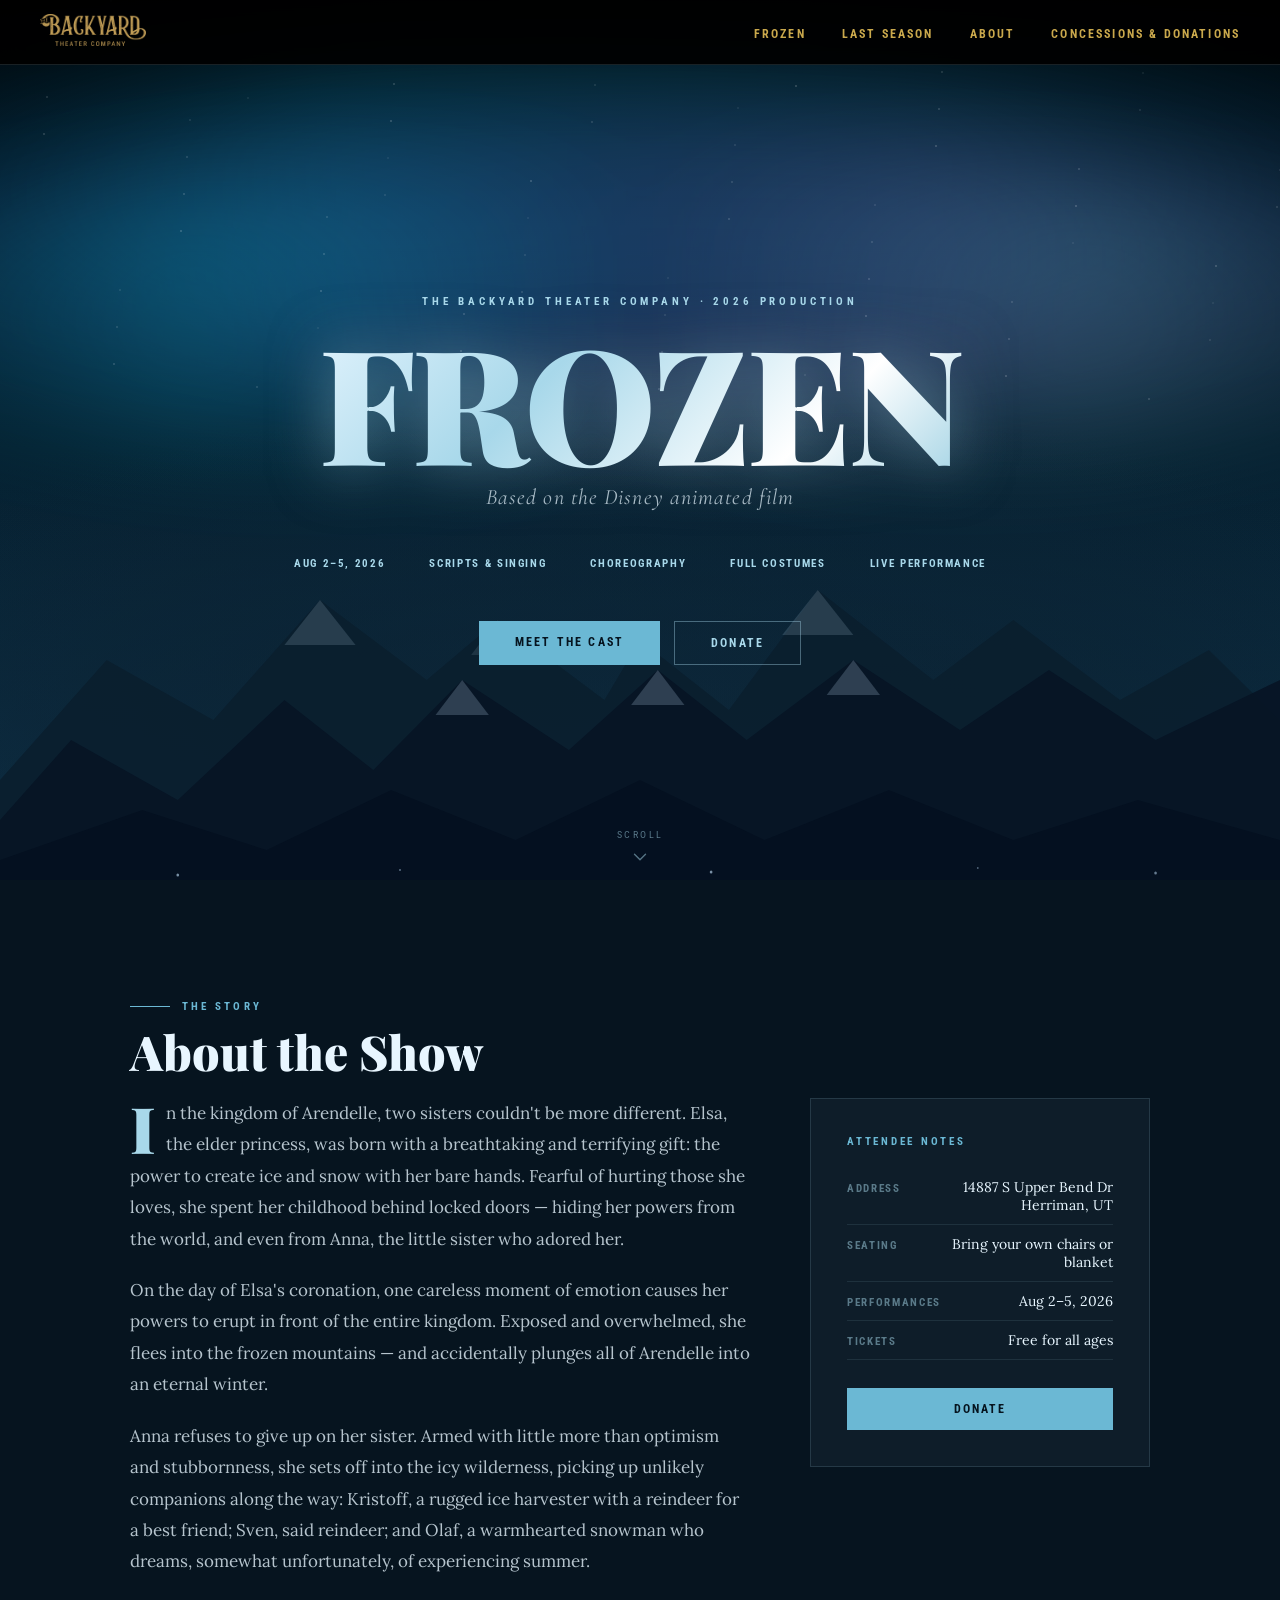
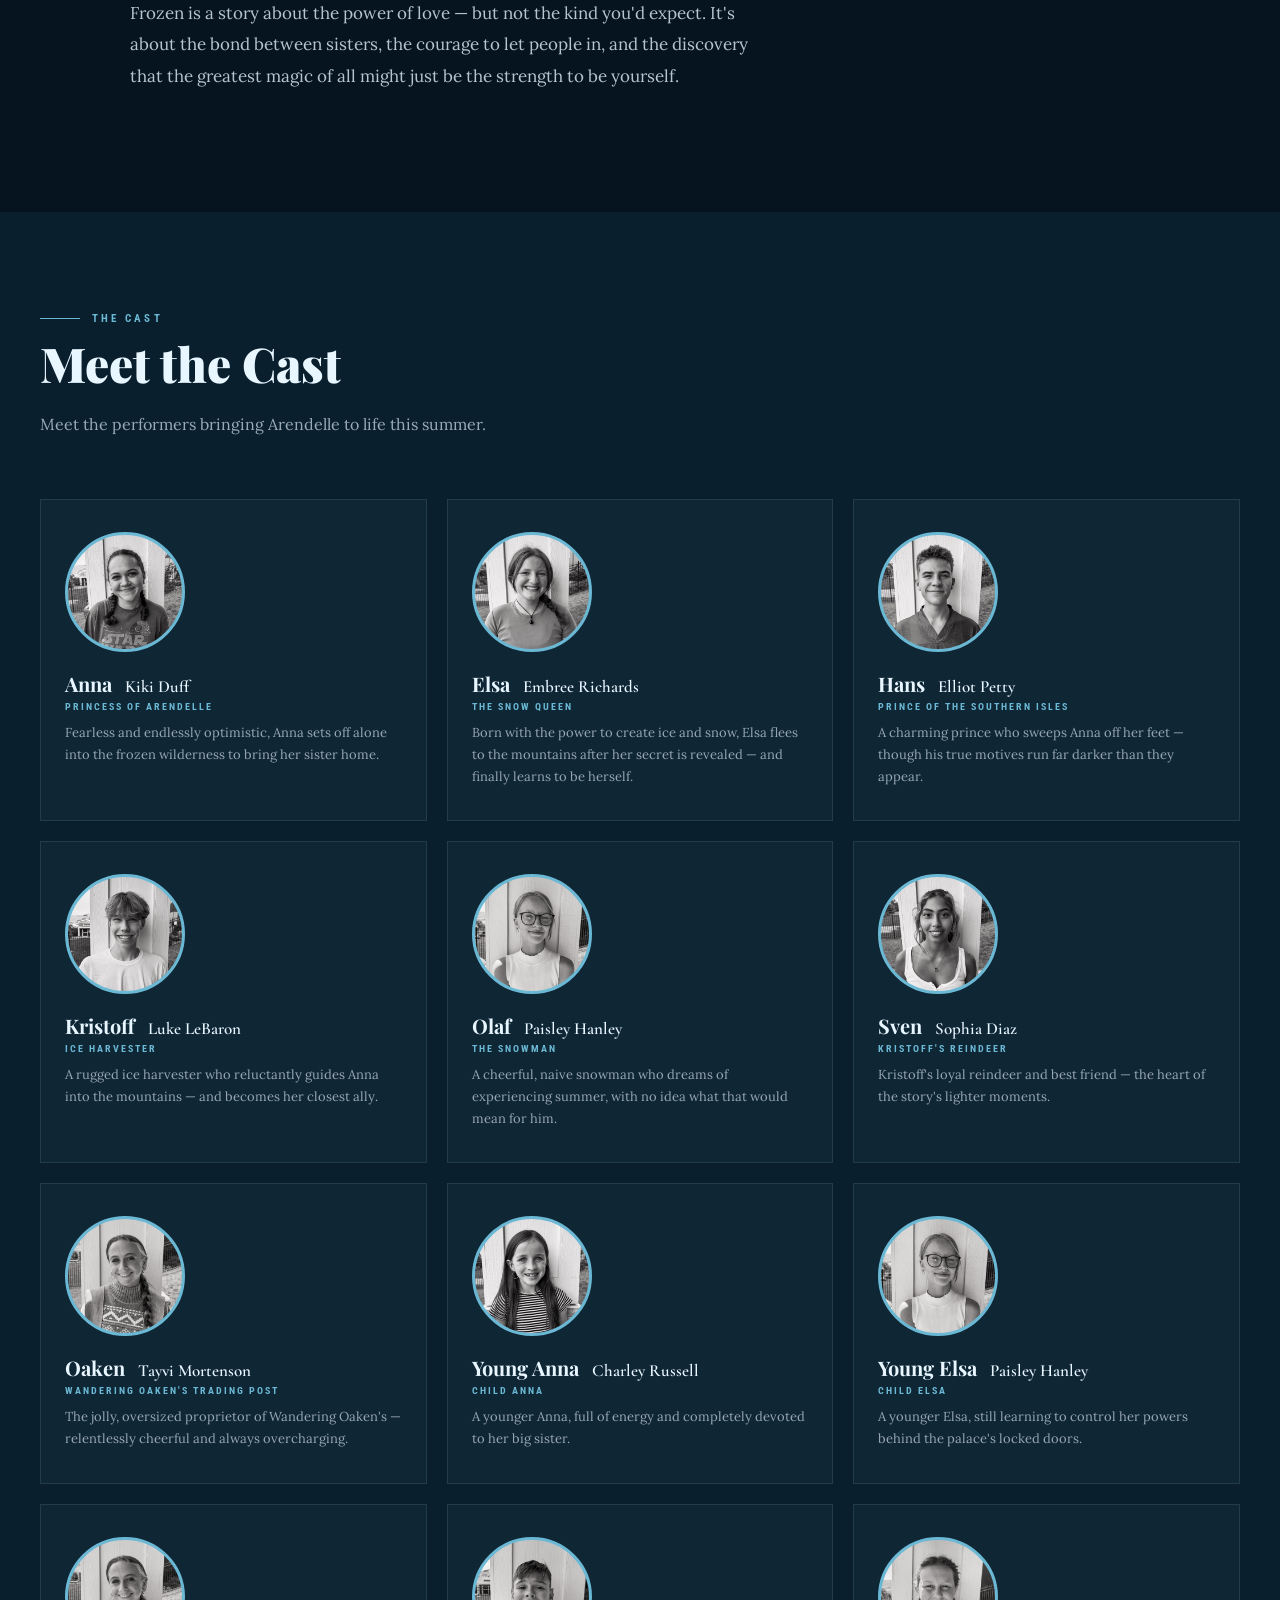
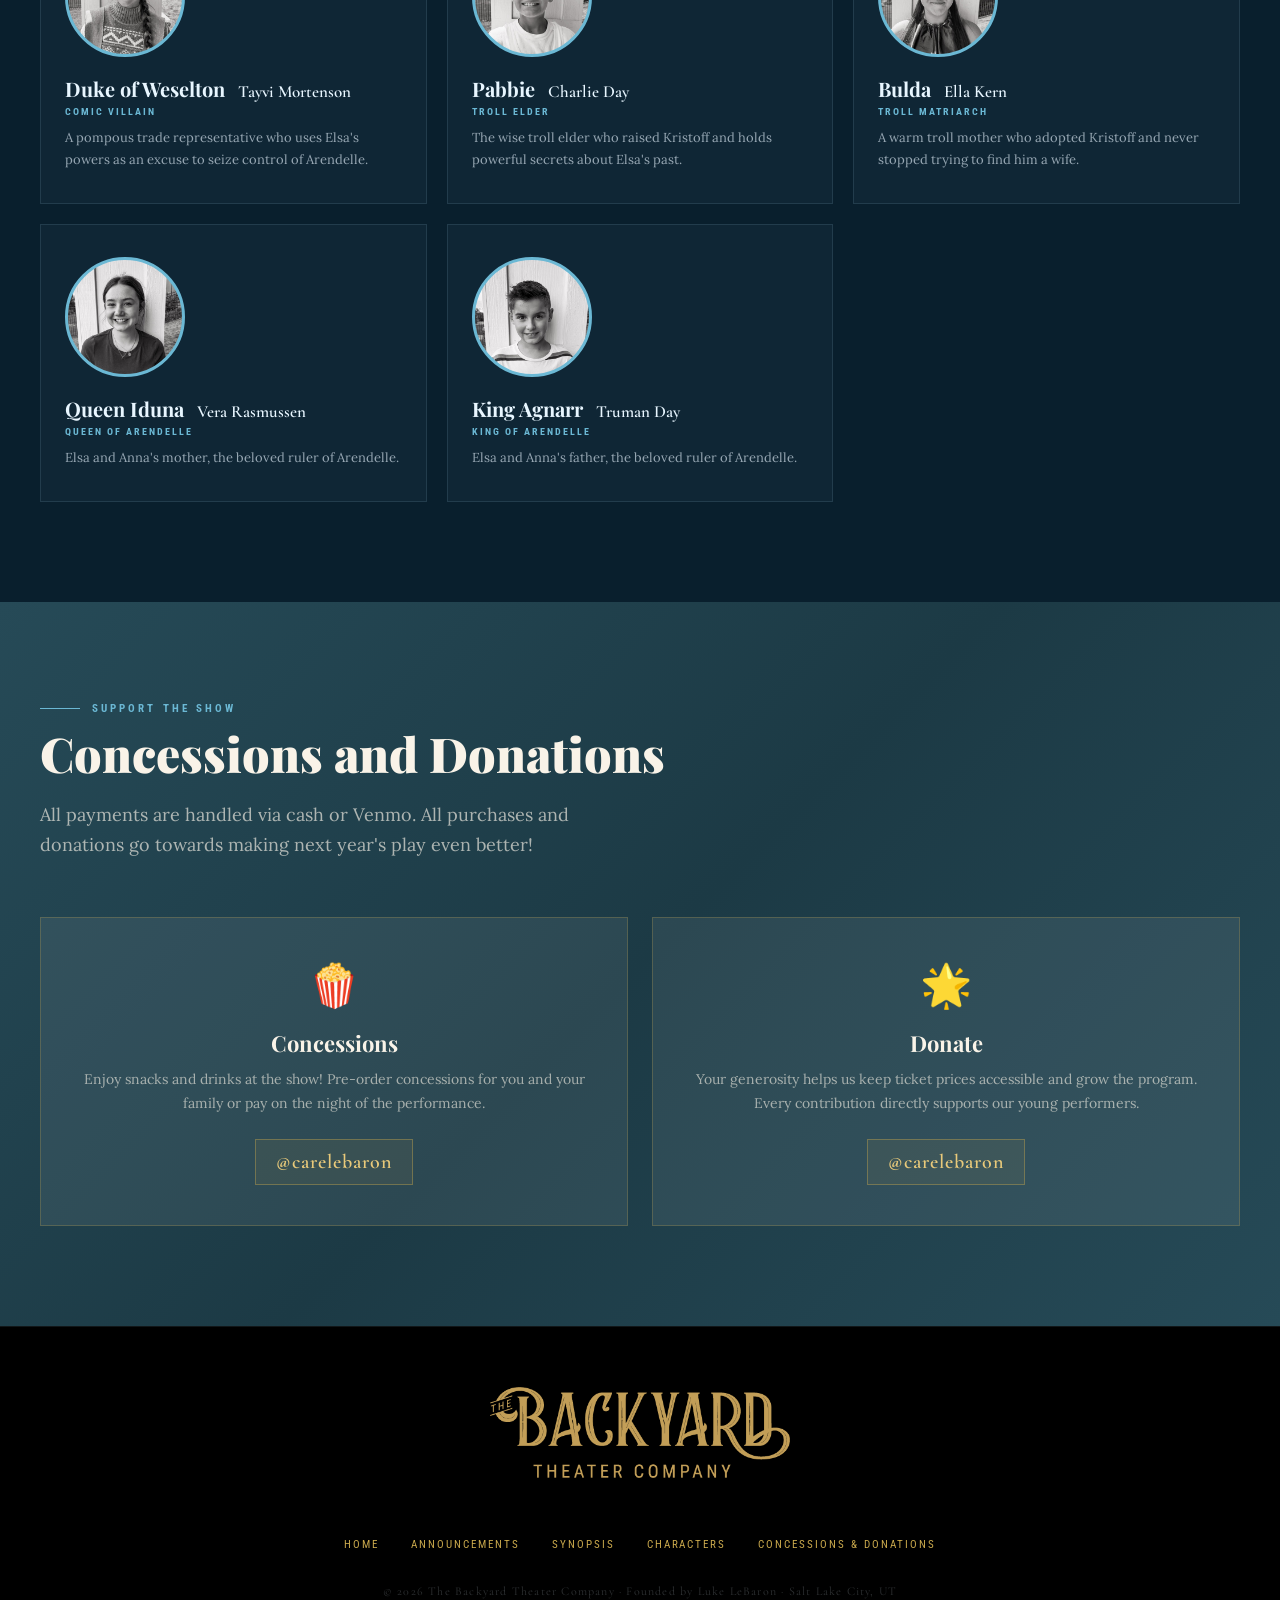
==== commit bc5dbf0b: "Updated Charley Name" ====
--- a/frozen.html
+++ b/frozen.html
@@ -62,6 +62,8 @@
   .hero {
     min-height: 100vh;
     position: relative;
+    z-index: 1;
+    isolation: isolate;
     display: flex;
     flex-direction: column;
     align-items: center;
@@ -218,9 +220,11 @@
   .scroll-hint {
     position: absolute;
     bottom: 32px;
-    left: 50%;
-    transform: translateX(-50%);
-    z-index: 5;
+    left: 0;
+    right: 0;
+    margin: 0 auto;
+    width: fit-content;
+    z-index: 20;
     display: flex;
     flex-direction: column;
     align-items: center;
@@ -236,9 +240,7 @@
     color: var(--ice-blue);
   }
   .scroll-arrow {
-    width: 1px;
-    height: 32px;
-    background: linear-gradient(180deg, var(--ice-blue), transparent);
+    color: var(--ice-blue);
   }
 
   /* ===== SYNOPSIS ===== */
@@ -355,7 +357,7 @@
 
   .characters-grid {
     display: grid;
-    grid-template-columns: repeat(4, 1fr);
+    grid-template-columns: repeat(3, 1fr);
     gap: 20px;
   }
 
@@ -388,24 +390,53 @@
 
   .character-card:hover::before { opacity: 1; }
 
-  .character-emoji {
-    width: 60px;
-    height: 60px;
+  .character-photo {
+    width: 120px;
+    height: 120px;
     border-radius: 50%;
     border: 3px solid var(--ice-mid);
-    display: flex;
+    margin-bottom: 18px;
+    background-color: rgba(107, 184, 212, 0.08);
+    background-size: cover;
+    background-position: center top;
+    transition: all 0.35s;
+    cursor: pointer;
+  }
+
+  /* ===== LIGHTBOX ===== */
+  .lightbox {
+    position: fixed;
+    inset: 0;
+    background: rgba(0,0,0,0.95);
+    z-index: 1000;
+    display: none;
     align-items: center;
     justify-content: center;
-    font-size: 28px;
-    margin-bottom: 18px;
-    background: rgba(107, 184, 212, 0.08);
-    transition: all 0.35s;
-  }
-
-  .character-card:hover .character-emoji {
+  }
+  .lightbox.active { display: flex; }
+  .lightbox img {
+    max-width: 90vw;
+    max-height: 90vh;
+    object-fit: contain;
+    border-radius: 8px;
+  }
+  .lightbox-close {
+    position: absolute;
+    top: 24px; right: 32px;
+    font-size: 32px;
+    color: var(--ice-blue);
+    cursor: pointer;
+    background: none;
+    border: none;
+    font-family: serif;
+    line-height: 1;
+    opacity: 0.8;
+  }
+  .lightbox-close:hover { opacity: 1; }
+
+  .character-card:hover .character-photo {
     border-color: var(--ice-blue);
     box-shadow: 0 0 20px rgba(168, 216, 234, 0.3);
-    animation: pulseGlow 2s ease-in-out infinite;
   }
 
   .character-name {
@@ -423,7 +454,15 @@
     letter-spacing: 0.2em;
     text-transform: uppercase;
     color: var(--ice-mid);
-    margin-bottom: 14px;
+    margin-bottom: 10px;
+  }
+
+  .character-actor {
+    font-family: 'Cormorant Garamond', serif;
+    font-size: 17px;
+    font-weight: 600;
+    color: var(--frost);
+    margin-left: 8px;
   }
 
   .character-desc {
@@ -432,40 +471,114 @@
     color: rgba(232, 246, 255, 0.62);
   }
 
-  .character-card.featured {
-    grid-column: span 2;
-    background: rgba(168, 216, 234, 0.07);
-    border-color: rgba(168, 216, 234, 0.2);
-  }
-
-  .character-card.featured .character-name { font-size: 26px; }
-  .character-card.featured .character-desc { font-size: 14px; }
-
-  .additional-role-row {
-    padding: 10px 0;
-    border-bottom: 1px solid rgba(168, 216, 234, 0.08);
-  }
-  .additional-role-row:last-child { border-bottom: none; }
-
-  .add-role-name {
-    display: block;
-    font-family: 'Playfair Display', serif;
-    font-size: 15px;
-    font-weight: 700;
-    color: var(--frost);
-    margin-bottom: 3px;
-  }
-
-  .add-role-desc {
-    display: block;
-    font-size: 13px;
-    line-height: 1.6;
-    color: rgba(232, 246, 255, 0.58);
-  }
-
   #auditions p {
     margin-bottom: 10px;
   }
+
+  .section-subtitle {
+    font-family: 'Lora', Georgia, serif;
+    font-size: 18px;
+    max-width: 560px;
+    line-height: 1.7;
+    margin-bottom: 56px;
+  }
+
+  /* ===== PAYMENT (copied from index.html) ===== */
+  #payment {
+    background: linear-gradient(135deg, var(--teal-dark) 0%, #1C3A45 50%, var(--teal-dark) 100%);
+    max-width: 100%;
+    padding: 100px 40px;
+    position: relative;
+    z-index: 2;
+  }
+
+  #payment .inner {
+    max-width: 1200px;
+    margin: 0 auto;
+  }
+
+  #payment .section-title {
+    color: var(--cream);
+  }
+
+  #payment .section-subtitle {
+    color: rgba(249, 243, 232, 0.65);
+  }
+
+  .payment-grid {
+    display: grid;
+    grid-template-columns: repeat(2, 1fr);
+    gap: 24px;
+  }
+
+  .payment-card {
+    background: rgba(255, 255, 255, 0.07);
+    border: 1px solid rgba(201, 168, 76, 0.25);
+    padding: 40px 32px;
+    text-align: center;
+    transition: all 0.3s;
+    position: relative;
+    overflow: hidden;
+  }
+
+  .payment-card:hover {
+    background: rgba(255, 255, 255, 0.11);
+    transform: translateY(-4px);
+    border-color: var(--gold);
+  }
+
+  .payment-card-icon {
+    font-size: 42px;
+    margin-bottom: 16px;
+  }
+
+  .payment-card h3 {
+    font-family: 'Playfair Display', serif;
+    font-size: 22px;
+    color: var(--cream);
+    margin-bottom: 10px;
+  }
+
+  .payment-card p {
+    font-size: 14px;
+    color: rgba(249, 243, 232, 0.6);
+    line-height: 1.7;
+    margin-bottom: 24px;
+  }
+
+  .venmo-handle {
+    display: inline-block;
+    font-family: 'Cormorant Garamond', serif;
+    font-size: 20px;
+    font-weight: 600;
+    color: var(--gold-light);
+    letter-spacing: 0.05em;
+    padding: 10px 20px;
+    border: 1px solid rgba(201, 168, 76, 0.4);
+    background: rgba(201, 168, 76, 0.08);
+    text-decoration: none;
+    transition: all 0.3s;
+  }
+
+  .venmo-handle:hover {
+    background: rgba(201, 168, 76, 0.2);
+    border-color: var(--gold);
+  }
+
+  .payment-note {
+    text-align: center;
+    margin-top: 40px;
+    font-size: 15px;
+    color: rgba(249, 243, 232, 0.45);
+    font-family: 'Cormorant Garamond', serif;
+    letter-spacing: 0.05em;
+    font-style: italic;
+  }
+
+  @media (max-width: 900px) {
+    .payment-grid { grid-template-columns: 1fr; }
+  }
+
   /* ===== FOOTER ===== */
   /* footer moved to common.css */
 
@@ -474,7 +587,6 @@
     .synopsis-layout { grid-template-columns: 1fr; }
     .synopsis-aside { position: static; }
     .characters-grid { grid-template-columns: repeat(2, 1fr); }
-    .character-card.featured { grid-column: span 1; }
   }
   @media (max-width: 600px) {
     .characters-grid { grid-template-columns: 1fr; }
@@ -486,6 +598,12 @@
 </style>
 </head>
 <body>
+
+<!-- LIGHTBOX -->
+<div class="lightbox" id="lightbox">
+  <button class="lightbox-close" onclick="closeLightbox()">✕</button>
+  <img id="lightbox-img" src="" alt="">
+</div>
 
 <!-- SNOWFLAKES -->
 <div class="snowflakes" aria-hidden="true" id="snowflakes"></div>
@@ -498,10 +616,10 @@
     </a>
   </div>
   <ul class="nav-links">
-    <li><a href="index.html#announcements">Announcements</a></li>
-    <li><a href="index.html#gallery">2025 Season</a></li>
+    <li><a href="frozen.html">Frozen</a></li>
+    <li><a href="index.html#gallery">Last Season</a></li>
     <li><a href="index.html#about">About</a></li>
-    <li><a href="index.html#payment">Register</a></li>
+    <li><a href="#payment">Concessions & Donations</a></li>
   </ul>
 </nav>
 
@@ -555,6 +673,7 @@
     <div class="frozen-title">FROZEN</div>
     <div class="frozen-subtitle">Based on the Disney animated film</div>
     <div class="hero-badges">
+      <span class="badge">Aug 2&ndash;5, 2026</span>
       <span class="badge">Scripts &amp; Singing</span>
       <span class="badge">Choreography</span>
       <span class="badge">Full Costumes</span>
@@ -562,14 +681,14 @@
     </div>
     <div class="hero-cta">
       <a href="#characters" class="btn btn-ice">Meet the Cast</a>
-      <a href="#auditions" class="btn btn-ice">Audition Info</a>
-      <a href="index.html#payment" class="btn btn-outline">Register / Donate</a>
+      <a href="#auditions" class="btn btn-ice" style="display:none;">Audition Info</a>
+      <a href="#payment" class="btn btn-outline">Donate</a>
     </div>
   </div>
 
   <div class="scroll-hint">
     <span>Scroll</span>
-    <div class="scroll-arrow"></div>
+    <svg class="scroll-arrow" width="22" height="22" viewBox="0 0 24 24" fill="none" stroke="currentColor" stroke-width="1.5" stroke-linecap="round" stroke-linejoin="round"><path d="M6 9l6 6 6-6"/></svg>
   </div>
 </div>
 
@@ -587,40 +706,24 @@
     </div>
 
     <div class="synopsis-aside">
-      <div class="aside-title">Production Details</div>
+      <div class="aside-title">Attendee Notes</div>
       <div class="detail-row">
-        <span class="detail-label">Show</span>
-        <span class="detail-value">Frozen</span>
+        <span class="detail-label">Address</span>
+        <span class="detail-value">14887 S Upper Bend Dr<br>Herriman, UT</span>
       </div>
       <div class="detail-row">
-        <span class="detail-label">Season</span>
-        <span class="detail-value">Summer 2026</span>
-      </div>
-      <div class="detail-row">
-        <span class="detail-label">Company</span>
-        <span class="detail-value">The Backyard Theater Company</span>
-      </div>
-      <div class="detail-row">
-        <span class="detail-label">Location</span>
-        <span class="detail-value">Herriman, UT</span>
-      </div>
-      <div class="detail-row">
-        <span class="detail-label">Auditions</span>
-        <span class="detail-value">
-          <a href="https://docs.google.com/forms/d/e/1FAIpQLSfRs4PVs2GIn2xTt9dP9KEzPILFBqvaKFIh7IZHBIBq9hjyGA/viewform" target="_blank">
-            Sign Up
-          </a>
-        </span>
+        <span class="detail-label">Seating</span>
+        <span class="detail-value">Bring your own chairs or blanket</span>
       </div>
       <div class="detail-row">
         <span class="detail-label">Performances</span>
-        <span class="detail-value">TBD</span>
+        <span class="detail-value">Aug 2&ndash;5, 2026</span>
       </div>
       <div class="detail-row">
-        <span class="detail-label">Registration</span>
-        <span class="detail-value">$20</span>
-      </div>
-      <a href="index.html#payment" class="aside-cta">Register Now</a>
+        <span class="detail-label">Tickets</span>
+        <span class="detail-value">Free for all ages</span>
+      </div>
+      <a href="#payment" class="aside-cta">Donate</a>
     </div>
   </div>
 </section>
@@ -629,95 +732,110 @@
 <div id="characters">
   <div class="inner">
     <div class="section-label">The Cast</div>
-    <h2 class="section-title">Characters</h2>
+    <h2 class="section-title">Meet the Cast</h2>
     <div class="characters-intro">
-      <p style="font-size:16px; color: rgba(232,246,255,0.65); line-height:1.8;">Every role in Frozen brings something unique to the story — from royalty to snowmen to ancient trolls. Auditions for all characters will open soon.</p>
+      <p style="font-size:16px; color: rgba(232,246,255,0.65); line-height:1.8;">Meet the performers bringing Arendelle to life this summer.</p>
     </div>
 
+    <!-- CAST PHOTOS — headshots live in images/frozen/cast/, named after the performer (e.g. images/frozen/cast/embree-richards.jpg). Update the background-image path + character-actor text as remaining names/photos are confirmed. -->
     <div class="characters-grid">
 
-      <!-- FEATURED: Elsa & Anna -->
-      <div class="character-card featured">
-        <div class="character-emoji">❄️</div>
-        <div class="character-name">Elsa</div>
-        <div class="character-role">The Snow Queen · Lead Role</div>
-        <div class="character-desc">The older princess of Arendelle, born with the power to create ice and snow. Fearful of hurting others, she isolates herself behind locked doors — until her powers are accidentally revealed at her coronation. Elsa flees to the mountains and builds her own frozen kingdom, finally free to be herself. Her journey is one of self-acceptance: learning that love is not a weakness to fear, but the only force that can truly set her free.</div>
-      </div>
-
-      <div class="character-card featured">
-        <div class="character-emoji">🌸</div>
-        <div class="character-name">Anna</div>
-        <div class="character-role">Princess of Arendelle · Lead Role</div>
-        <div class="character-desc">Elsa's younger sister: fearless, clumsy, and endlessly optimistic. Shut out from Elsa's life since childhood, Anna has never stopped believing in her sister. When Arendelle is plunged into eternal winter, she doesn't hesitate — she sets off alone into the frozen wilderness to bring Elsa home. Anna is the heart of the story, proving that true love means showing up for the people you love no matter what it costs.</div>
-      </div>
-
-      <div class="character-card">
-        <div class="character-emoji">🏔️</div>
-        <div class="character-name">Kristoff</div>
+      <div class="character-card">
+        <div class="character-photo" style="background-image:url('images/frozen/cast/kiki-duff.jpg');" onclick="openLightbox('images/frozen/cast/kiki-duff.jpg')"></div>
+        <div class="character-name">Anna <span class="character-actor">Kiki Duff</span></div>
+        <div class="character-role">Princess of Arendelle</div>
+        <div class="character-desc">Fearless and endlessly optimistic, Anna sets off alone into the frozen wilderness to bring her sister home.</div>
+      </div>
+
+      <div class="character-card">
+        <div class="character-photo" style="background-image:url('images/frozen/cast/embree-richards.jpg');" onclick="openLightbox('images/frozen/cast/embree-richards.jpg')"></div>
+        <div class="character-name">Elsa <span class="character-actor">Embree Richards</span></div>
+        <div class="character-role">The Snow Queen</div>
+        <div class="character-desc">Born with the power to create ice and snow, Elsa flees to the mountains after her secret is revealed — and finally learns to be herself.</div>
+      </div>
+
+      <div class="character-card">
+        <div class="character-photo" style="background-image:url('images/frozen/cast/elliot-petty.jpg');" onclick="openLightbox('images/frozen/cast/elliot-petty.jpg')"></div>
+        <div class="character-name">Hans <span class="character-actor">Elliot Petty</span></div>
+        <div class="character-role">Prince of the Southern Isles</div>
+        <div class="character-desc">A charming prince who sweeps Anna off her feet — though his true motives run far darker than they appear.</div>
+      </div>
+
+      <div class="character-card">
+        <div class="character-photo" style="background-image:url('images/frozen/cast/luke-lebaron.jpg');" onclick="openLightbox('images/frozen/cast/luke-lebaron.jpg')"></div>
+        <div class="character-name">Kristoff <span class="character-actor">Luke LeBaron</span></div>
         <div class="character-role">Ice Harvester</div>
-        <div class="character-desc">A rugged, no-nonsense ice harvester who reluctantly agrees to guide Anna into the frozen mountains. Gruff on the outside, fiercely loyal at heart — his unlikely friendship with Anna changes them both.</div>
-      </div>
-
-      <div class="character-card">
-        <div class="character-emoji">☃️</div>
-        <div class="character-name">Olaf</div>
+        <div class="character-desc">A rugged ice harvester who reluctantly guides Anna into the mountains — and becomes her closest ally.</div>
+      </div>
+
+      <div class="character-card">
+        <div class="character-photo" style="background-image:url('images/frozen/cast/paisley-hanley.jpg');" onclick="openLightbox('images/frozen/cast/paisley-hanley.jpg')"></div>
+        <div class="character-name">Olaf <span class="character-actor">Paisley Hanley</span></div>
         <div class="character-role">The Snowman</div>
-        <div class="character-desc">A cheerful, naive snowman accidentally brought to life by Elsa's magic. He dreams with complete sincerity of experiencing summer — with no idea what that would actually mean for him. Pure comic joy.</div>
-      </div>
-
-      <div class="character-card">
-        <div class="character-emoji">🦌</div>
-        <div class="character-name">Sven</div>
+        <div class="character-desc">A cheerful, naive snowman who dreams of experiencing summer, with no idea what that would mean for him.</div>
+      </div>
+
+      <div class="character-card">
+        <div class="character-photo" style="background-image:url('images/frozen/cast/sophia-diaz.jpg');" onclick="openLightbox('images/frozen/cast/sophia-diaz.jpg')"></div>
+        <div class="character-name">Sven <span class="character-actor">Sophia Diaz</span></div>
         <div class="character-role">Kristoff's Reindeer</div>
-        <div class="character-desc">Kristoff's devoted reindeer and best friend. Loyal, expressive, and more emotionally intelligent than his owner. Sven is the soul of the story's lighter moments.</div>
-      </div>
-
-      <div class="character-card">
-        <div class="character-emoji">🤴</div>
-        <div class="character-name">Hans</div>
-        <div class="character-role">Prince of the Southern Isles</div>
-        <div class="character-desc">A charming, handsome prince who sweeps Anna off her feet from the moment they meet. Attentive, kind, and seemingly perfect — though his true motivations run far darker than they first appear.</div>
-      </div>
-
-      <div class="character-card">
-        <div class="character-emoji">🎩</div>
-        <div class="character-name">Duke of Weselton</div>
+        <div class="character-desc">Kristoff's loyal reindeer and best friend — the heart of the story's lighter moments.</div>
+      </div>
+
+      <div class="character-card">
+        <div class="character-photo" style="background-image:url('images/frozen/cast/tayvi-mortenson.jpg');" onclick="openLightbox('images/frozen/cast/tayvi-mortenson.jpg')"></div>
+        <div class="character-name">Oaken <span class="character-actor">Tayvi Mortenson</span></div>
+        <div class="character-role">Wandering Oaken's Trading Post</div>
+        <div class="character-desc">The jolly, oversized proprietor of Wandering Oaken's — relentlessly cheerful and always overcharging.</div>
+      </div>
+
+      <div class="character-card">
+        <div class="character-photo" style="background-image:url('images/frozen/cast/charley-russell.jpg');" onclick="openLightbox('images/frozen/cast/charley-russell.jpg')"></div>
+        <div class="character-name">Young Anna <span class="character-actor">Charley Russell</span></div>
+        <div class="character-role">Child Anna</div>
+        <div class="character-desc">A younger Anna, full of energy and completely devoted to her big sister.</div>
+      </div>
+
+      <div class="character-card">
+        <div class="character-photo" style="background-image:url('images/frozen/cast/paisley-hanley.jpg');" onclick="openLightbox('images/frozen/cast/paisley-hanley.jpg')"></div>
+        <div class="character-name">Young Elsa <span class="character-actor">Paisley Hanley</span></div>
+        <div class="character-role">Child Elsa</div>
+        <div class="character-desc">A younger Elsa, still learning to control her powers behind the palace's locked doors.</div>
+      </div>
+
+      <div class="character-card">
+        <div class="character-photo" style="background-image:url('images/frozen/cast/tayvi-mortenson.jpg');" onclick="openLightbox('images/frozen/cast/tayvi-mortenson.jpg')"></div>
+        <div class="character-name">Duke of Weselton <span class="character-actor">Tayvi Mortenson</span></div>
         <div class="character-role">Comic Villain</div>
-        <div class="character-desc">A pompous, scheming trade representative who uses Elsa's dangerous powers as a pretext to seize control of Arendelle. More bluster than brains, but dangerous in the wrong company.</div>
-      </div>
-
-      <div class="character-card">
-        <div class="character-emoji">🪨</div>
-        <div class="character-name">Grand Pabbie</div>
+        <div class="character-desc">A pompous trade representative who uses Elsa's powers as an excuse to seize control of Arendelle.</div>
+      </div>
+
+      <div class="character-card">
+        <div class="character-photo" style="background-image:url('images/frozen/cast/charlie-day.jpg');" onclick="openLightbox('images/frozen/cast/charlie-day.jpg')"></div>
+        <div class="character-name">Pabbie <span class="character-actor">Charlie Day</span></div>
         <div class="character-role">Troll Elder</div>
-        <div class="character-desc">The ancient, wise leader of the hidden troll colony who raised Kristoff as one of their own. He holds powerful secrets about Elsa's past — and a warning that shapes the entire story.</div>
-      </div>
-
-      <div class="character-card featured">
-        <div class="character-emoji">🛖</div>
-        <div class="character-name">Oaken</div>
-        <div class="character-role">Wandering Oaken's Trading Post · Supporting Role</div>
-        <div class="character-desc">The jolly, oversized proprietor of Wandering Oaken's Trading Post and Sauna — conveniently located in the middle of nowhere, right as the blizzard hits. Oaken is relentlessly cheerful, aggressively hospitable, and completely unbothered by the fact that his prices are outrageously high. He greets every customer with a booming "Yoo-hoo!" and takes any pushback on his pricing as a personal affront. A fan-favorite scene-stealer with big energy and even bigger laughs.</div>
-      </div>
-
-      <div class="character-card featured" style="background: rgba(168,216,234,0.04); border-style: dashed;">
-        <div class="character-emoji">👑</div>
-        <div class="character-name">Additional Roles</div>
-        <div class="character-role">Ensemble &amp; Supporting Characters</div>
-        <div class="character-desc" style="display: flex; flex-direction: column; gap: 10px; margin-top: 4px;">
-          <div class="additional-role-row">
-            <span class="add-role-name">King Agnarr &amp; Queen Iduna</span>
-            <span class="add-role-desc">Elsa and Anna's parents, the beloved rulers of Arendelle. Their brief but powerful presence sets the emotional foundation of the entire story.</span>
-          </div>
-          <div class="additional-role-row">
-            <span class="add-role-name">Bulda</span>
-            <span class="add-role-desc">A warm, boisterous troll mother — the one who adopted Kristoff as a child and never quite stopped trying to find him a wife.</span>
-          </div>
-          <div class="additional-role-row">
-            <span class="add-role-name">Trolls &amp; Villagers</span>
-            <span class="add-role-desc">The troll colony and the townspeople of Arendelle bring the world to life — filled with energy, humor, and heart. Great roles for the full ensemble.</span>
-          </div>
-        </div>
+        <div class="character-desc">The wise troll elder who raised Kristoff and holds powerful secrets about Elsa's past.</div>
+      </div>
+
+      <div class="character-card">
+        <div class="character-photo" style="background-image:url('images/frozen/cast/ella-kern.jpg');" onclick="openLightbox('images/frozen/cast/ella-kern.jpg')"></div>
+        <div class="character-name">Bulda <span class="character-actor">Ella Kern</span></div>
+        <div class="character-role">Troll Matriarch</div>
+        <div class="character-desc">A warm troll mother who adopted Kristoff and never stopped trying to find him a wife.</div>
+      </div>
+
+      <div class="character-card">
+        <div class="character-photo" style="background-image:url('images/frozen/cast/vera-rasmussen.jpg');" onclick="openLightbox('images/frozen/cast/vera-rasmussen.jpg')"></div>
+        <div class="character-name">Queen Iduna <span class="character-actor">Vera Rasmussen</span></div>
+        <div class="character-role">Queen of Arendelle</div>
+        <div class="character-desc">Elsa and Anna's mother, the beloved ruler of Arendelle.</div>
+      </div>
+
+      <div class="character-card">
+        <div class="character-photo" style="background-image:url('images/frozen/cast/truman-day.jpg');" onclick="openLightbox('images/frozen/cast/truman-day.jpg')"></div>
+        <div class="character-name">King Agnarr <span class="character-actor">Truman Day</span></div>
+        <div class="character-role">King of Arendelle</div>
+        <div class="character-desc">Elsa and Anna's father, the beloved ruler of Arendelle.</div>
       </div>
 
     </div>
@@ -725,8 +843,8 @@
 </div>
 
 
-<!-- AUDITIONS -->
-<section id="auditions" style="padding:100px 40px; background: rgba(10, 30, 45, 0.7); position: relative; z-index:2;">
+<!-- AUDITIONS (hidden for performance time) -->
+<section id="auditions" style="padding:100px 40px; background: rgba(10, 30, 45, 0.7); position: relative; z-index:2; display:none;">
   <div class="inner">
     <div class="section-label">Auditions</div>
     <h2 class="section-title">Audition Information</h2>
@@ -749,6 +867,36 @@
   </div>
 
 </section>
+
+<!-- PAYMENT (copied from index.html) -->
+<div id="payment" class="dark">
+  <div class="inner">
+    <div class="section-label">Support the show</div>
+    <h2 class="section-title">Concessions and Donations</h2>
+    <p class="section-subtitle">All payments are handled via cash or Venmo. All purchases and donations go towards making next year's play even better!</p>
+
+    <div class="payment-grid">
+      <div class="payment-card" style="display:none;">
+        <div class="payment-card-icon">🎟️</div>
+        <h3>Registration Fees</h3>
+        <p>Enroll your child in the production. Fees help cover costumes, props, and production costs. Include your child's name in the Venmo note.</p>
+        <a href="https://venmo.com/carelebaron" class="venmo-handle" target="_blank">@carelebaron</a>
+      </div>
+      <div class="payment-card">
+        <div class="payment-card-icon">🍿</div>
+        <h3>Concessions</h3>
+        <p>Enjoy snacks and drinks at the show! Pre-order concessions for you and your family or pay on the night of the performance.</p>
+        <a href="https://venmo.com/carelebaron" class="venmo-handle" target="_blank">@carelebaron</a>
+      </div>
+      <div class="payment-card">
+        <div class="payment-card-icon">🌟</div>
+        <h3>Donate</h3>
+        <p>Your generosity helps us keep ticket prices accessible and grow the program. Every contribution directly supports our young performers.</p>
+        <a href="https://venmo.com/carelebaron" class="venmo-handle" target="_blank">@carelebaron</a>
+      </div>
+    </div>
+  </div>
+</div>
 
 <!-- FOOTER -->
 <footer>
@@ -758,7 +906,7 @@
     <li><a href="index.html#announcements">Announcements</a></li>
     <li><a href="#synopsis">Synopsis</a></li>
     <li><a href="#characters">Characters</a></li>
-    <li><a href="index.html#payment">Register</a></li>
+    <li><a href="#payment">Concessions &amp; Donations</a></li>
   </ul>
   <p class="copyright">© 2026 The Backyard Theater Company · Founded by Luke LeBaron · Salt Lake City, UT</p>
 </footer>
@@ -780,5 +928,23 @@
 }
 </script>
 
+<script>
+function openLightbox(src) {
+  document.getElementById('lightbox-img').src = src;
+  document.getElementById('lightbox').classList.add('active');
+  document.body.style.overflow = 'hidden';
+}
+function closeLightbox() {
+  document.getElementById('lightbox').classList.remove('active');
+  document.body.style.overflow = '';
+}
+document.getElementById('lightbox').addEventListener('click', function(e) {
+  if (e.target === this) closeLightbox();
+});
+document.addEventListener('keydown', function(e) {
+  if (e.key === 'Escape') closeLightbox();
+});
+</script>
+
 </body>
 </html>
--- a/css/common.css
+++ b/css/common.css
@@ -31,7 +31,6 @@
 
 /* Global link color */
 a { color: var(--ice-blue); }
-a:hover { color: #ffffff; }
 
 /* NAV */
 nav {
